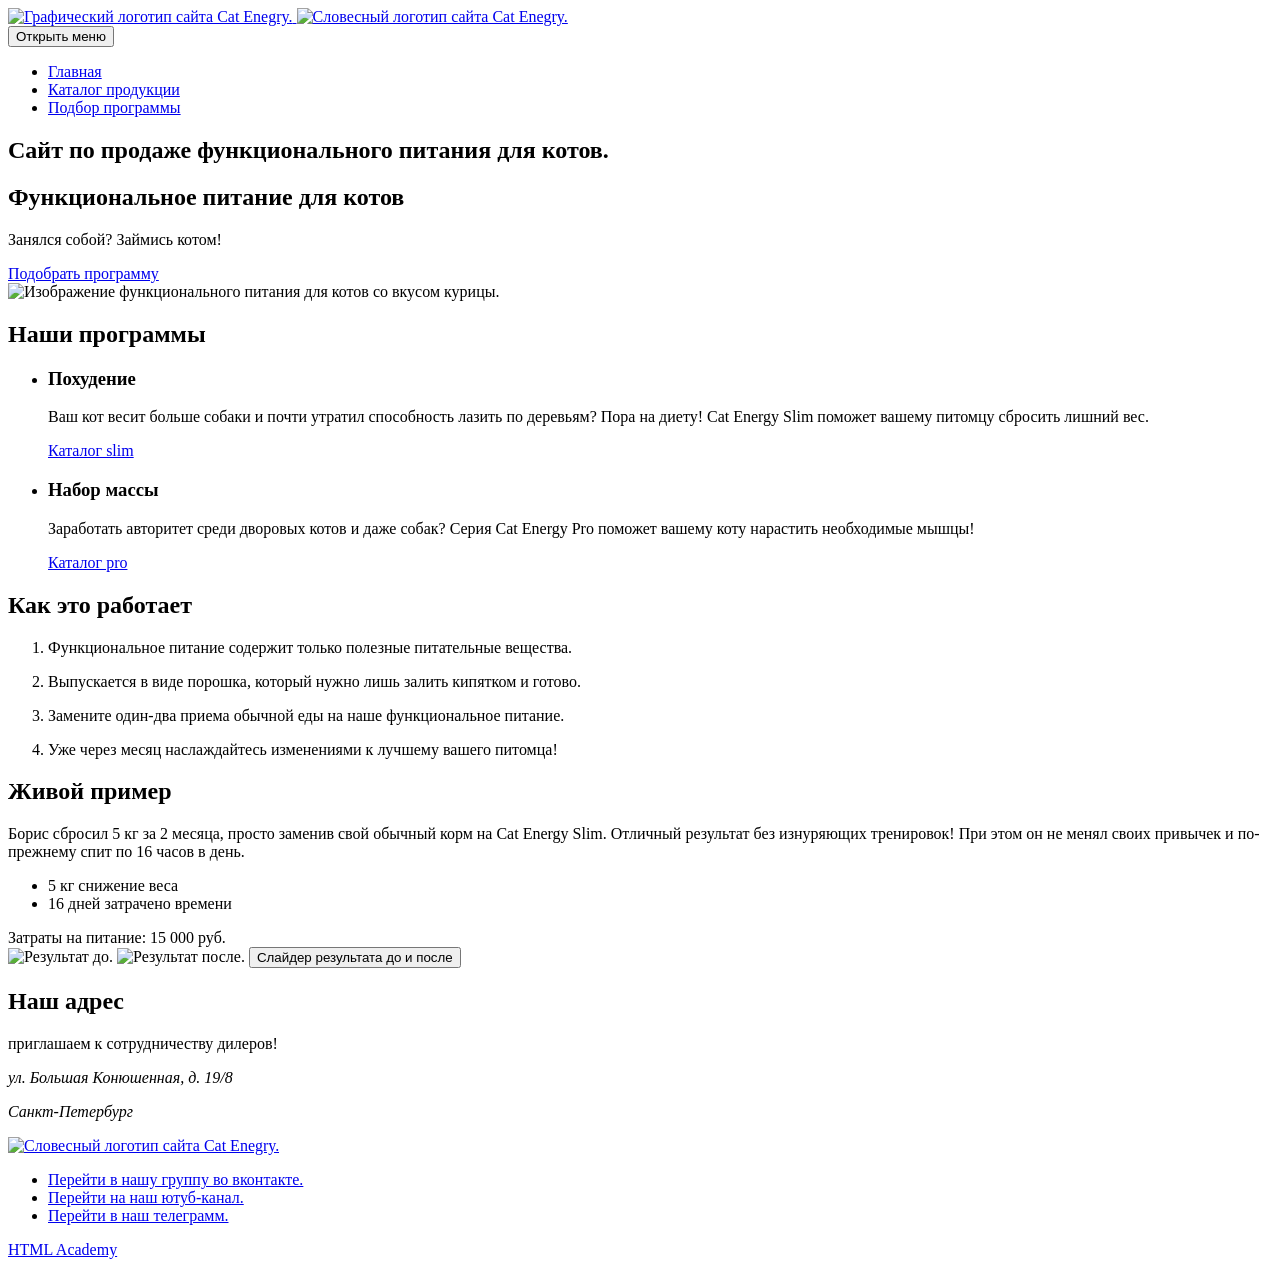
==== index.html @ 8af396d8 "Deploying to gh-pages from @ dzhemal-maraneli/2424041-cat-energy-31@98d7d9115334497315d11b95b1022a1a" ====
<!DOCTYPE html><html class="page" lang="ru"><head><meta charset="UTF-8"><title>Cat Enegry | Главная страница</title><meta name="viewport" content="width=device-width,initial-scale=1"><link rel="stylesheet" href="styles/styles.css"><script src="scripts/index.js" defer="defer"></script></head><body class="page__body"><header class="header"><div class="container"><a class="header__logo" href="#"><img class="logo-img" src="#" width="33" height="38" alt="Графический логотип сайта Cat Enegry."> <img class="logo-text" src="#" width="101" height="20" alt="Словесный логотип сайта Cat Enegry."></a><nav class="nav"><button class="nav__burger" type="button"><span class="visually-hidden">Открыть меню</span> <span class="nav__burger-line"></span></button><ul class="nav__list"><li class="nav__item"><a class="nav__link nav__link--curent" href="#">Главная</a></li><li class="nav__item"><a class="nav__link" href="catalog.html">Каталог продукции</a></li><li class="nav__item"><a class="nav__link" href="#">Подбор программы</a></li></ul></nav></div></header><main class="main-page"><section class="hero"><div class="container"><h1 class="visually-hidden">Сайт по продаже функционального питания для котов.</h1><div class="hero__content"><h2 class="hero__title main-title">Функциональное питание для котов</h2><p class="hero__text main-text">Занялся собой? Займись котом!</p><a class="hero__link button" href="#">Подобрать программу</a></div><img class="hero__img" src="#" width="522" height="499" alt="Изображение функционального питания для котов со вкусом курицы."></div></section><section class="programs"><div class="container"><h2 class="visually-hidden">Наши программы</h2><ul class="programs__list"><li class="programs__item programs__item--weight-loss"><h3 class="programs__title">Похудение</h3><p class="programs__text">Ваш кот весит больше собаки и почти утратил способность лазить по деревьям? Пора на диету! Cat Energy Slim поможет вашему питомцу сбросить лишний вес.</p><a class="programs__link main-text" href="#">Каталог slim</a></li><li class="programs__item programs__item--weight-gain"><h3 class="programs__title">Набор массы</h3><p class="programs__text">Заработать авторитет среди дворовых котов и даже собак? Серия Cat Energy Pro поможет вашему коту нарастить необходимые мышцы!</p><a class="programs__link main-text" href="#">Каталог pro</a></li></ul></div></section><section class="process"><div class="container"><h2 class="process__title main-title">Как это работает</h2><ol class="process__list"><li class="process__item process__item--compound"><p class="process__text">Функциональное питание содержит только полезные питательные вещества.</p></li><li class="process__item process__item--form"><p class="process__text">Выпускается в виде порошка, который нужно лишь залить кипятком и готово.</p></li><li class="process__item process__item--meal"><p class="process__text">Замените один-два приема обычной еды на наше функциональное питание.</p></li><li class="process__item process__item--time"><p class="process__text">Уже через месяц наслаждайтесь изменениями к лучшему вашего питомца!</p></li></ol></div></section><section class="example"><div class="example__container container"><div class="example__content"><h2 class="example__title main-title">Живой пример</h2><p class="example__text">Борис сбросил 5 кг за 2 месяца, просто заменив свой обычный корм на Cat Energy Slim. Отличный результат без изнуряющих тренировок! При этом он не менял своих привычек и по-прежнему спит по 16 часов в день.</p><ul class="example__stat-list"><li class="example__stat-item"><span class="example__stat-count">5 кг</span> <span class="example__stat-text">снижение веса</span></li><li class="example__stat-item"><span class="example__stat-count">16 дней</span> <span class="example__stat-text">затрачено времени</span></li></ul><div class="example__row"><span class="example__cost-text main-text">Затраты на питание:</span> <span class="example__cost-price main-text">15 000 руб.</span></div></div><div class="example__result"><img class="example__result-img" src="#" width="560" height="512" alt="Результат до."> <img class="example__result-img" src="#" width="560" height="512" alt="Результат после."> <button class="example__result-slider" type="button"><span class="visually-hidden">Слайдер результата до и после</span></button></div></div></section><section class="contact"><h2 class="visually-hidden">Наш адрес</h2><div class="contact__content"><span class="contact__text main-text">приглашаем к сотрудничеству дилеров!</span><address class="contact__address"><p class="contact__street">ул. Большая Конюшенная, д. 19/8</p><p class="contact__city">Санкт-Петербург</p></address></div><div class="contact__map-wrapper"></div></section></main><footer class="footer"><div class="container"><a class="footer__logo" href="#"><img class="logo-text" src="#" width="128" height="24" alt="Словесный логотип сайта Cat Enegry."></a><ul class="social"><li class="social__item"><a class="social__link" href="#"><span class="visually-hidden">Перейти в нашу группу во вконтакте.</span></a></li><li class="social__item"><a class="social__link" href="#"><span class="visually-hidden">Перейти на наш ютуб-канал.</span></a></li><li class="social__item"><a class="social__link" href="#"><span class="visually-hidden">Перейти в наш телеграмм.</span></a></li></ul><a class="footer__academy-logo" href="https://htmlacademy.ru/intensive/adaptive"><span class="footer__academy-logo-text">HTML Academy</span></a></div></footer></body></html>
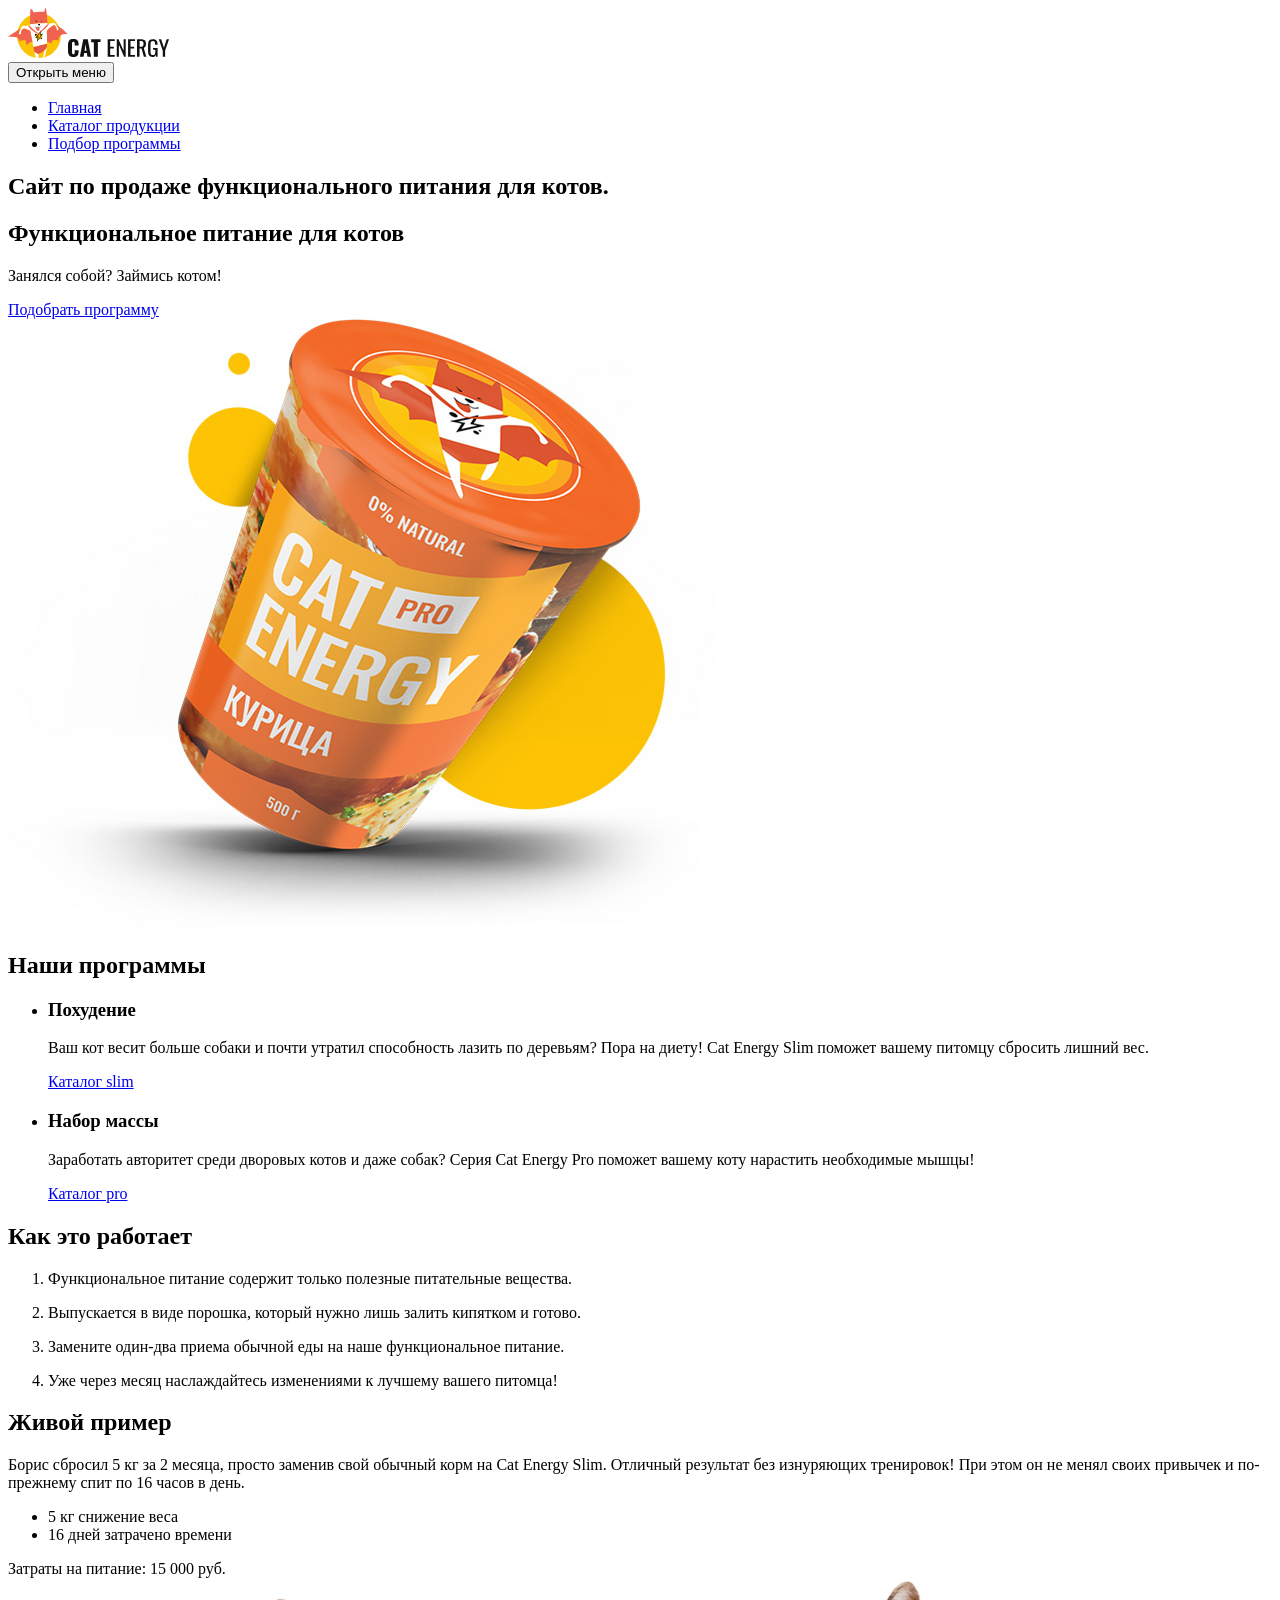
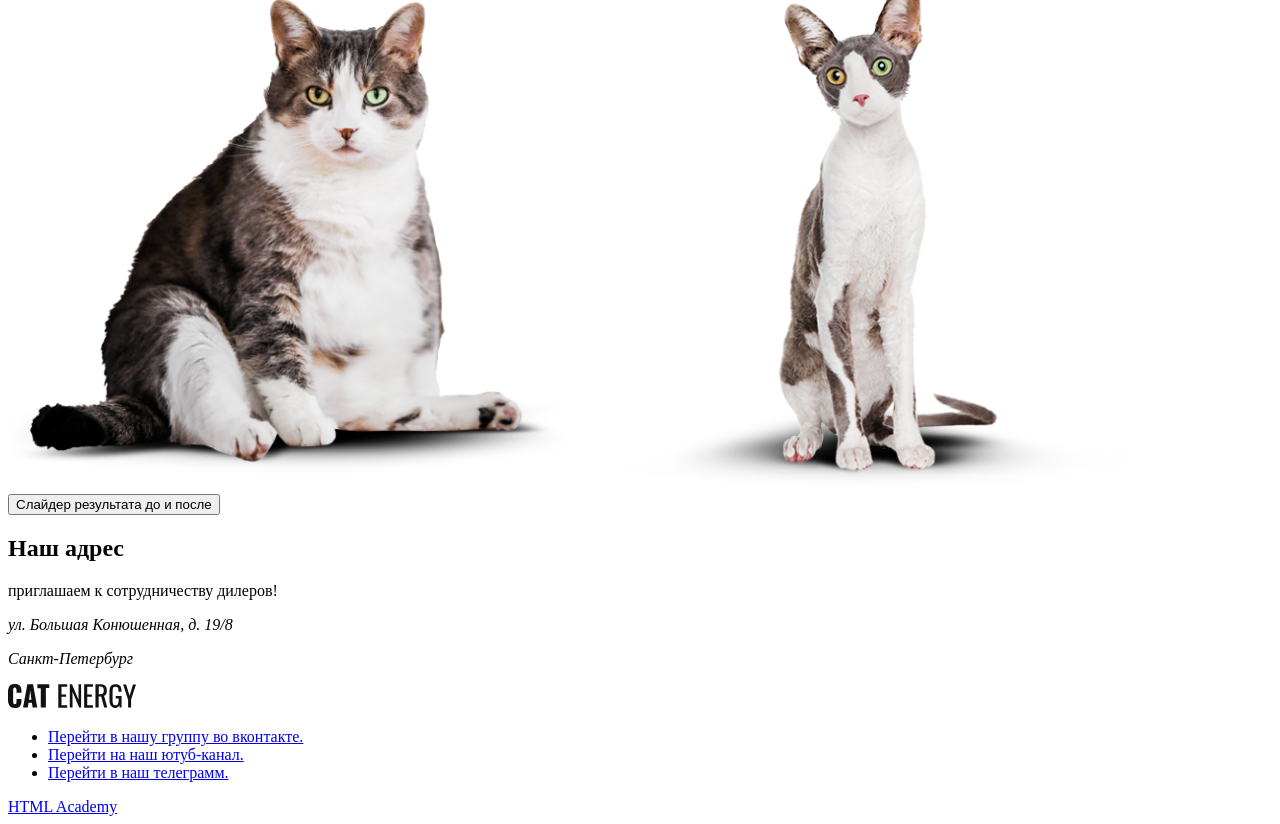
==== commit 73bc66c3: "Deploying to gh-pages from @ dzhemal-maraneli/2424041-cat-energy-31@f6133ee405e205887917477df32bc5c6" ====
--- a/index.html
+++ b/index.html
@@ -1 +1 @@
-<!DOCTYPE html><html class="page" lang="ru"><head><meta charset="UTF-8"><title>Cat Enegry | Главная страница</title><meta name="viewport" content="width=device-width,initial-scale=1"><link rel="stylesheet" href="styles/styles.css"><script src="scripts/index.js" defer="defer"></script></head><body class="page__body"><header class="header"><div class="container"><a class="header__logo" href="#"><img class="logo-img" src="#" width="33" height="38" alt="Графический логотип сайта Cat Enegry."> <img class="logo-text" src="#" width="101" height="20" alt="Словесный логотип сайта Cat Enegry."></a><nav class="nav"><button class="nav__burger" type="button"><span class="visually-hidden">Открыть меню</span> <span class="nav__burger-line"></span></button><ul class="nav__list"><li class="nav__item"><a class="nav__link nav__link--curent" href="#">Главная</a></li><li class="nav__item"><a class="nav__link" href="catalog.html">Каталог продукции</a></li><li class="nav__item"><a class="nav__link" href="#">Подбор программы</a></li></ul></nav></div></header><main class="main-page"><section class="hero"><div class="container"><h1 class="visually-hidden">Сайт по продаже функционального питания для котов.</h1><div class="hero__content"><h2 class="hero__title main-title">Функциональное питание для котов</h2><p class="hero__text main-text">Занялся собой? Займись котом!</p><a class="hero__link button" href="#">Подобрать программу</a></div><img class="hero__img" src="#" width="522" height="499" alt="Изображение функционального питания для котов со вкусом курицы."></div></section><section class="programs"><div class="container"><h2 class="visually-hidden">Наши программы</h2><ul class="programs__list"><li class="programs__item programs__item--weight-loss"><h3 class="programs__title">Похудение</h3><p class="programs__text">Ваш кот весит больше собаки и почти утратил способность лазить по деревьям? Пора на диету! Cat Energy Slim поможет вашему питомцу сбросить лишний вес.</p><a class="programs__link main-text" href="#">Каталог slim</a></li><li class="programs__item programs__item--weight-gain"><h3 class="programs__title">Набор массы</h3><p class="programs__text">Заработать авторитет среди дворовых котов и даже собак? Серия Cat Energy Pro поможет вашему коту нарастить необходимые мышцы!</p><a class="programs__link main-text" href="#">Каталог pro</a></li></ul></div></section><section class="process"><div class="container"><h2 class="process__title main-title">Как это работает</h2><ol class="process__list"><li class="process__item process__item--compound"><p class="process__text">Функциональное питание содержит только полезные питательные вещества.</p></li><li class="process__item process__item--form"><p class="process__text">Выпускается в виде порошка, который нужно лишь залить кипятком и готово.</p></li><li class="process__item process__item--meal"><p class="process__text">Замените один-два приема обычной еды на наше функциональное питание.</p></li><li class="process__item process__item--time"><p class="process__text">Уже через месяц наслаждайтесь изменениями к лучшему вашего питомца!</p></li></ol></div></section><section class="example"><div class="example__container container"><div class="example__content"><h2 class="example__title main-title">Живой пример</h2><p class="example__text">Борис сбросил 5 кг за 2 месяца, просто заменив свой обычный корм на Cat Energy Slim. Отличный результат без изнуряющих тренировок! При этом он не менял своих привычек и по-прежнему спит по 16 часов в день.</p><ul class="example__stat-list"><li class="example__stat-item"><span class="example__stat-count">5 кг</span> <span class="example__stat-text">снижение веса</span></li><li class="example__stat-item"><span class="example__stat-count">16 дней</span> <span class="example__stat-text">затрачено времени</span></li></ul><div class="example__row"><span class="example__cost-text main-text">Затраты на питание:</span> <span class="example__cost-price main-text">15 000 руб.</span></div></div><div class="example__result"><img class="example__result-img" src="#" width="560" height="512" alt="Результат до."> <img class="example__result-img" src="#" width="560" height="512" alt="Результат после."> <button class="example__result-slider" type="button"><span class="visually-hidden">Слайдер результата до и после</span></button></div></div></section><section class="contact"><h2 class="visually-hidden">Наш адрес</h2><div class="contact__content"><span class="contact__text main-text">приглашаем к сотрудничеству дилеров!</span><address class="contact__address"><p class="contact__street">ул. Большая Конюшенная, д. 19/8</p><p class="contact__city">Санкт-Петербург</p></address></div><div class="contact__map-wrapper"></div></section></main><footer class="footer"><div class="container"><a class="footer__logo" href="#"><img class="logo-text" src="#" width="128" height="24" alt="Словесный логотип сайта Cat Enegry."></a><ul class="social"><li class="social__item"><a class="social__link" href="#"><span class="visually-hidden">Перейти в нашу группу во вконтакте.</span></a></li><li class="social__item"><a class="social__link" href="#"><span class="visually-hidden">Перейти на наш ютуб-канал.</span></a></li><li class="social__item"><a class="social__link" href="#"><span class="visually-hidden">Перейти в наш телеграмм.</span></a></li></ul><a class="footer__academy-logo" href="https://htmlacademy.ru/intensive/adaptive"><span class="footer__academy-logo-text">HTML Academy</span></a></div></footer></body></html>+<!DOCTYPE html><html class="page" lang="ru"><head><meta charset="UTF-8"><title>Cat Enegry | Главная страница</title><meta name="viewport" content="width=device-width,initial-scale=1"><link rel="icon" href="favicon.ico"><link rel="icon" type="image/svg+xml" href="favicons/favicon.svg"><link rel="icon" type="image/png" sizes="16x16" href="favicons/favicon-16x16.png"><link rel="icon" type="image/png" sizes="32x32" href="favicons/favicon-32x32.png"><link rel="apple-touch-icon" sizes="180x180" href="favicons/apple-touch-icon.png"><link rel="mask-icon" href="favicons/safari-pinned-tab.svg" color="#5bbad5"><link rel="manifest" href="site.webmanifest"><link rel="stylesheet" href="styles/styles.css"><script src="scripts/index.js" defer="defer"></script></head><body class="page__body"><header class="header"><div class="container"><a class="header__logo" href="#"><picture><source media="(min-width: 1440px)" width="70" height="59" type="image/svg+xml" srcset="images/logo/logo-desktop.svg"><source media="(min-width: 768px)" width="60" height="50" type="image/svg+xml" srcset="images/logo/logo-tablet.svg"><img class="header__logo-img" src="images/logo/logo-mobile.svg" width="33" height="38" alt="Графический логотип сайта Cat Enegry."></picture><img class="header__logo-text" src="images/logo/logo-text.svg" width="101" height="20" alt="Словесный логотип сайта Cat Enegry."></a><nav class="nav"><button class="nav__burger" type="button"><span class="visually-hidden">Открыть меню</span> <span class="nav__burger-line"></span></button><ul class="nav__list"><li class="nav__item"><a class="nav__link nav__link--curent" href="#">Главная</a></li><li class="nav__item"><a class="nav__link" href="catalog.html">Каталог продукции</a></li><li class="nav__item"><a class="nav__link" href="#">Подбор программы</a></li></ul></nav></div></header><main class="main-page"><section class="hero"><div class="container"><h1 class="visually-hidden">Сайт по продаже функционального питания для котов.</h1><div class="hero__content"><h2 class="hero__title main-title">Функциональное питание для котов</h2><p class="hero__text main-text">Занялся собой? Займись котом!</p><a class="hero__link button" href="#">Подобрать программу</a></div><picture><source media="(min-width: 1440px)" width="522" height="499" type="image/png" srcset="images/hero/hero-product-desktop@1x.png, images/hero/hero-product-desktop@2x.png 2x"><source media="(min-width: 768px)" width="709" height="609" type="image/png" srcset="images/hero/hero-product-tablet@1x.png, images/hero/hero-product-tablet@2x.png 2x"><img class="hero__img" src="images/hero/hero-product-mobile@1x.png" srcset="images/hero/hero-product-mobile@2x.png 2x" width="280" height="270" alt="Изображение функционального питания для котов со вкусом курицы."></picture></div></section><section class="programs"><div class="container"><h2 class="visually-hidden">Наши программы</h2><ul class="programs__list"><li class="programs__item programs__item--weight-loss"><h3 class="programs__title">Похудение</h3><p class="programs__text">Ваш кот весит больше собаки и почти утратил способность лазить по деревьям? Пора на диету! Cat Energy Slim поможет вашему питомцу сбросить лишний вес.</p><a class="programs__link main-text" href="#">Каталог slim</a></li><li class="programs__item programs__item--weight-gain"><h3 class="programs__title">Набор массы</h3><p class="programs__text">Заработать авторитет среди дворовых котов и даже собак? Серия Cat Energy Pro поможет вашему коту нарастить необходимые мышцы!</p><a class="programs__link main-text" href="#">Каталог pro</a></li></ul></div></section><section class="process"><div class="container"><h2 class="process__title main-title">Как это работает</h2><ol class="process__list"><li class="process__item process__item--compound"><p class="process__text">Функциональное питание содержит только полезные питательные вещества.</p></li><li class="process__item process__item--form"><p class="process__text">Выпускается в виде порошка, который нужно лишь залить кипятком и готово.</p></li><li class="process__item process__item--meal"><p class="process__text">Замените один-два приема обычной еды на наше функциональное питание.</p></li><li class="process__item process__item--time"><p class="process__text">Уже через месяц наслаждайтесь изменениями к лучшему вашего питомца!</p></li></ol></div></section><section class="example"><div class="example__container container"><div class="example__content"><h2 class="example__title main-title">Живой пример</h2><p class="example__text">Борис сбросил 5 кг за 2 месяца, просто заменив свой обычный корм на Cat Energy Slim. Отличный результат без изнуряющих тренировок! При этом он не менял своих привычек и по-прежнему спит по 16 часов в день.</p><ul class="example__stat-list"><li class="example__stat-item"><span class="example__stat-count">5 кг</span> <span class="example__stat-text">снижение веса</span></li><li class="example__stat-item"><span class="example__stat-count">16 дней</span> <span class="example__stat-text">затрачено времени</span></li></ul><div class="example__row"><span class="example__cost-text main-text">Затраты на питание:</span> <span class="example__cost-price main-text">15 000 руб.</span></div></div><div class="example__result"><picture><source media="(min-width: 768px)" width="560" height="512" type="image/png" srcset="images/slider/result-before-tablet-desktop@1x.png, images/slider/result-before-tablet-desktop@2x.png 2x"><img class="example__result-img" src="images/slider/result-before-mobile@1x.png" srcset="images/slider/result-before-mobile@2x.png 2x" width="280" height="256" alt="Результат до."></picture><picture><source media="(min-width: 768px)" width="560" height="512" type="image/png" srcset="images/slider/result-after-tablet-desktop@1x.png, images/slider/result-after-tablet-desktop@2x.png 2x"><img class="example__result-img" src="images/slider/result-after-mobile@1x.png" srcset="images/slider/result-after-mobile@2x.png 2x" width="280" height="256" alt="Результат после."></picture><button class="example__result-slider" type="button"><span class="visually-hidden">Слайдер результата до и после</span></button></div></div></section><section class="contact"><h2 class="visually-hidden">Наш адрес</h2><div class="contact__content"><span class="contact__text main-text">приглашаем к сотрудничеству дилеров!</span><address class="contact__address"><p class="contact__street">ул. Большая Конюшенная, д. 19/8</p><p class="contact__city">Санкт-Петербург</p></address></div><div class="contact__map-wrapper"></div></section></main><footer class="footer"><div class="container"><a class="footer__logo" href="index.html"><img class="logo-text" src="images/logo/logo-footer.svg" width="128" height="24" alt="Словесный логотип сайта Cat Enegry."></a><ul class="social"><li class="social__item"><a class="social__link" href="https://vk.com/htmlacademy" target="_blank" rel="noreferrer noopener"><span class="visually-hidden">Перейти в нашу группу во вконтакте.</span></a></li><li class="social__item"><a class="social__link" href="https://www.youtube.com/user/htmlacademyru" target="_blank" rel="noreferrer noopener"><span class="visually-hidden">Перейти на наш ютуб-канал.</span></a></li><li class="social__item"><a class="social__link" href="https://t.me/htmlacademy" target="_blank" rel="noreferrer noopener"><span class="visually-hidden">Перейти в наш телеграмм.</span></a></li></ul><a class="footer__academy-logo" href="https://htmlacademy.ru/intensive/adaptive" target="_blank" rel="noreferrer noopener"><span class="footer__academy-logo-text">HTML Academy</span></a></div></footer></body></html>
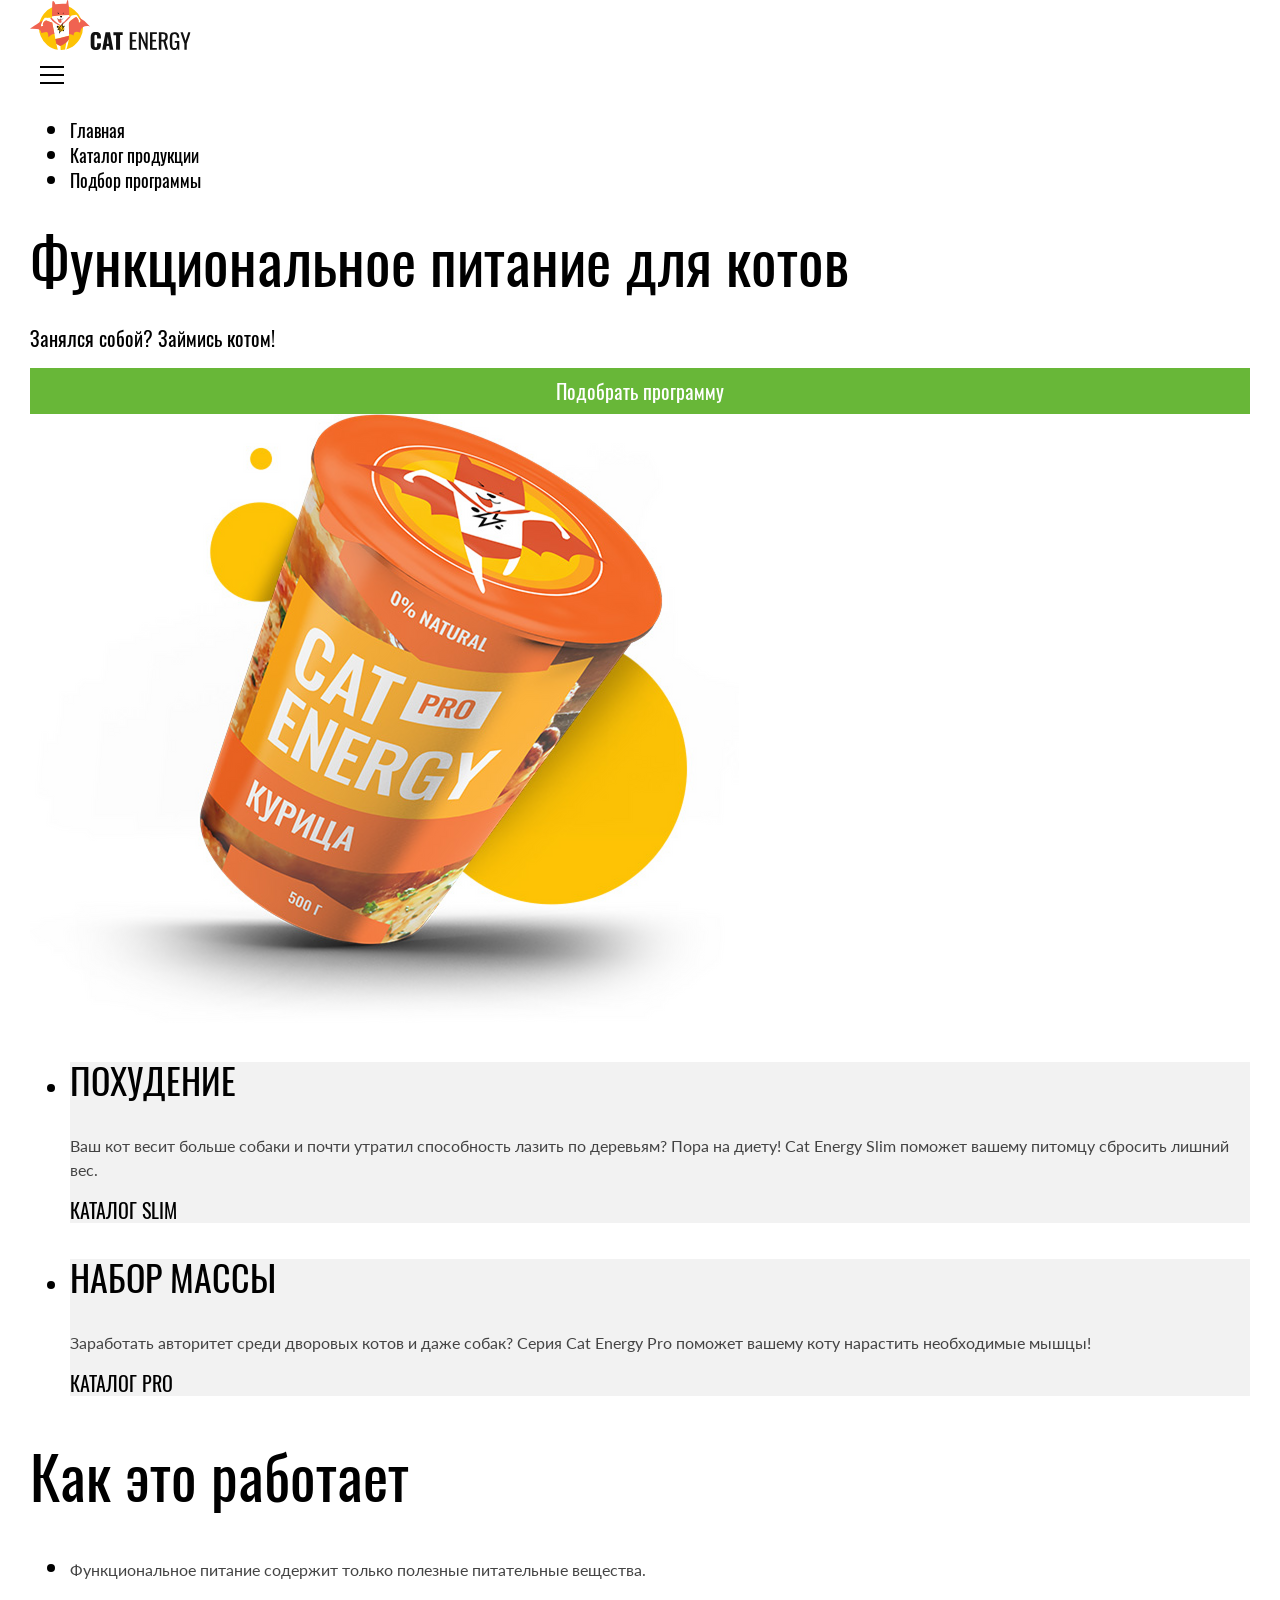
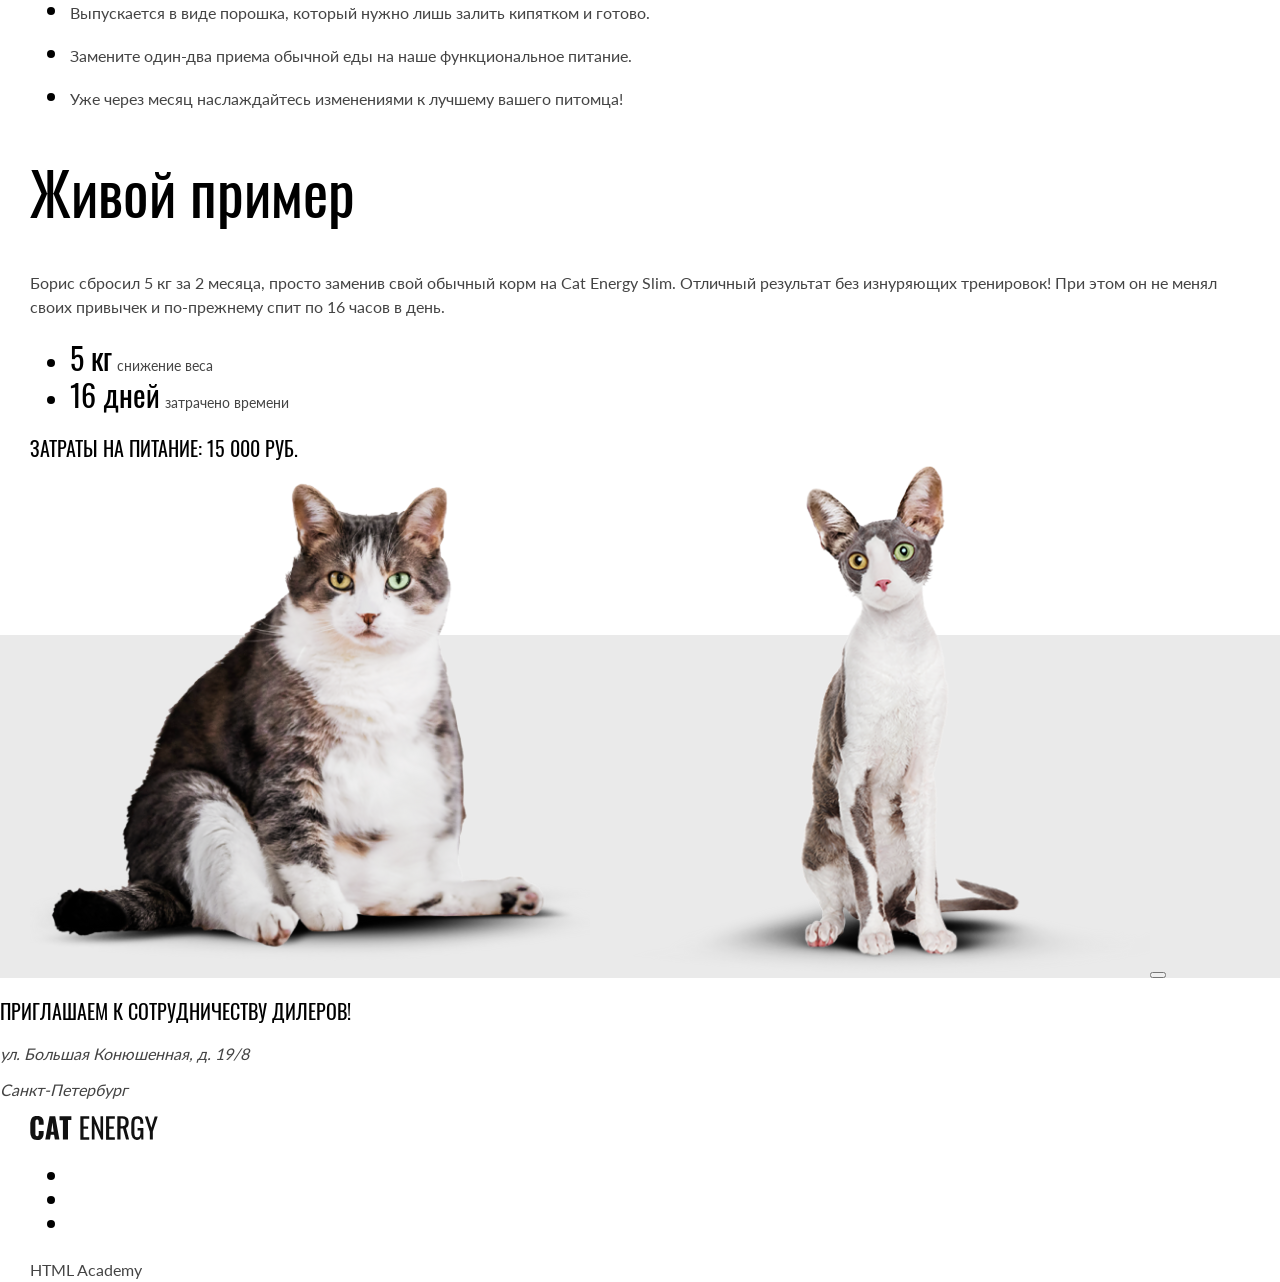
==== commit 8a65c4e8: "Deploying to gh-pages from @ dzhemal-maraneli/2424041-cat-energy-31@f044a3c2727d565f633d7d0bc53d04fa" ====
--- a/index.html
+++ b/index.html
@@ -1 +1 @@
-<!DOCTYPE html><html class="page" lang="ru"><head><meta charset="UTF-8"><title>Cat Enegry | Главная страница</title><meta name="viewport" content="width=device-width,initial-scale=1"><link rel="icon" href="favicon.ico"><link rel="icon" type="image/svg+xml" href="favicons/favicon.svg"><link rel="icon" type="image/png" sizes="16x16" href="favicons/favicon-16x16.png"><link rel="icon" type="image/png" sizes="32x32" href="favicons/favicon-32x32.png"><link rel="apple-touch-icon" sizes="180x180" href="favicons/apple-touch-icon.png"><link rel="mask-icon" href="favicons/safari-pinned-tab.svg" color="#5bbad5"><link rel="manifest" href="site.webmanifest"><link rel="stylesheet" href="styles/styles.css"><script src="scripts/index.js" defer="defer"></script></head><body class="page__body"><header class="header"><div class="container"><a class="header__logo" href="#"><picture><source media="(min-width: 1440px)" width="70" height="59" type="image/svg+xml" srcset="images/logo/logo-desktop.svg"><source media="(min-width: 768px)" width="60" height="50" type="image/svg+xml" srcset="images/logo/logo-tablet.svg"><img class="header__logo-img" src="images/logo/logo-mobile.svg" width="33" height="38" alt="Графический логотип сайта Cat Enegry."></picture><img class="header__logo-text" src="images/logo/logo-text.svg" width="101" height="20" alt="Словесный логотип сайта Cat Enegry."></a><nav class="nav"><button class="nav__burger" type="button"><span class="visually-hidden">Открыть меню</span> <span class="nav__burger-line"></span></button><ul class="nav__list"><li class="nav__item"><a class="nav__link nav__link--curent" href="#">Главная</a></li><li class="nav__item"><a class="nav__link" href="catalog.html">Каталог продукции</a></li><li class="nav__item"><a class="nav__link" href="#">Подбор программы</a></li></ul></nav></div></header><main class="main-page"><section class="hero"><div class="container"><h1 class="visually-hidden">Сайт по продаже функционального питания для котов.</h1><div class="hero__content"><h2 class="hero__title main-title">Функциональное питание для котов</h2><p class="hero__text main-text">Занялся собой? Займись котом!</p><a class="hero__link button" href="#">Подобрать программу</a></div><picture><source media="(min-width: 1440px)" width="522" height="499" type="image/png" srcset="images/hero/hero-product-desktop@1x.png, images/hero/hero-product-desktop@2x.png 2x"><source media="(min-width: 768px)" width="709" height="609" type="image/png" srcset="images/hero/hero-product-tablet@1x.png, images/hero/hero-product-tablet@2x.png 2x"><img class="hero__img" src="images/hero/hero-product-mobile@1x.png" srcset="images/hero/hero-product-mobile@2x.png 2x" width="280" height="270" alt="Изображение функционального питания для котов со вкусом курицы."></picture></div></section><section class="programs"><div class="container"><h2 class="visually-hidden">Наши программы</h2><ul class="programs__list"><li class="programs__item programs__item--weight-loss"><h3 class="programs__title">Похудение</h3><p class="programs__text">Ваш кот весит больше собаки и почти утратил способность лазить по деревьям? Пора на диету! Cat Energy Slim поможет вашему питомцу сбросить лишний вес.</p><a class="programs__link main-text" href="#">Каталог slim</a></li><li class="programs__item programs__item--weight-gain"><h3 class="programs__title">Набор массы</h3><p class="programs__text">Заработать авторитет среди дворовых котов и даже собак? Серия Cat Energy Pro поможет вашему коту нарастить необходимые мышцы!</p><a class="programs__link main-text" href="#">Каталог pro</a></li></ul></div></section><section class="process"><div class="container"><h2 class="process__title main-title">Как это работает</h2><ol class="process__list"><li class="process__item process__item--compound"><p class="process__text">Функциональное питание содержит только полезные питательные вещества.</p></li><li class="process__item process__item--form"><p class="process__text">Выпускается в виде порошка, который нужно лишь залить кипятком и готово.</p></li><li class="process__item process__item--meal"><p class="process__text">Замените один-два приема обычной еды на наше функциональное питание.</p></li><li class="process__item process__item--time"><p class="process__text">Уже через месяц наслаждайтесь изменениями к лучшему вашего питомца!</p></li></ol></div></section><section class="example"><div class="example__container container"><div class="example__content"><h2 class="example__title main-title">Живой пример</h2><p class="example__text">Борис сбросил 5 кг за 2 месяца, просто заменив свой обычный корм на Cat Energy Slim. Отличный результат без изнуряющих тренировок! При этом он не менял своих привычек и по-прежнему спит по 16 часов в день.</p><ul class="example__stat-list"><li class="example__stat-item"><span class="example__stat-count">5 кг</span> <span class="example__stat-text">снижение веса</span></li><li class="example__stat-item"><span class="example__stat-count">16 дней</span> <span class="example__stat-text">затрачено времени</span></li></ul><div class="example__row"><span class="example__cost-text main-text">Затраты на питание:</span> <span class="example__cost-price main-text">15 000 руб.</span></div></div><div class="example__result"><picture><source media="(min-width: 768px)" width="560" height="512" type="image/png" srcset="images/slider/result-before-tablet-desktop@1x.png, images/slider/result-before-tablet-desktop@2x.png 2x"><img class="example__result-img" src="images/slider/result-before-mobile@1x.png" srcset="images/slider/result-before-mobile@2x.png 2x" width="280" height="256" alt="Результат до."></picture><picture><source media="(min-width: 768px)" width="560" height="512" type="image/png" srcset="images/slider/result-after-tablet-desktop@1x.png, images/slider/result-after-tablet-desktop@2x.png 2x"><img class="example__result-img" src="images/slider/result-after-mobile@1x.png" srcset="images/slider/result-after-mobile@2x.png 2x" width="280" height="256" alt="Результат после."></picture><button class="example__result-slider" type="button"><span class="visually-hidden">Слайдер результата до и после</span></button></div></div></section><section class="contact"><h2 class="visually-hidden">Наш адрес</h2><div class="contact__content"><span class="contact__text main-text">приглашаем к сотрудничеству дилеров!</span><address class="contact__address"><p class="contact__street">ул. Большая Конюшенная, д. 19/8</p><p class="contact__city">Санкт-Петербург</p></address></div><div class="contact__map-wrapper"></div></section></main><footer class="footer"><div class="container"><a class="footer__logo" href="index.html"><img class="logo-text" src="images/logo/logo-footer.svg" width="128" height="24" alt="Словесный логотип сайта Cat Enegry."></a><ul class="social"><li class="social__item"><a class="social__link" href="https://vk.com/htmlacademy" target="_blank" rel="noreferrer noopener"><span class="visually-hidden">Перейти в нашу группу во вконтакте.</span></a></li><li class="social__item"><a class="social__link" href="https://www.youtube.com/user/htmlacademyru" target="_blank" rel="noreferrer noopener"><span class="visually-hidden">Перейти на наш ютуб-канал.</span></a></li><li class="social__item"><a class="social__link" href="https://t.me/htmlacademy" target="_blank" rel="noreferrer noopener"><span class="visually-hidden">Перейти в наш телеграмм.</span></a></li></ul><a class="footer__academy-logo" href="https://htmlacademy.ru/intensive/adaptive" target="_blank" rel="noreferrer noopener"><span class="footer__academy-logo-text">HTML Academy</span></a></div></footer></body></html>+<!DOCTYPE html><html class="page" lang="ru"><head><meta charset="UTF-8"><title>Cat Enegry | Главная страница</title><meta name="viewport" content="width=device-width,initial-scale=1"><link rel="icon" href="favicon.ico"><link rel="icon" type="image/svg+xml" href="favicons/favicon.svg"><link rel="icon" type="image/png" sizes="16x16" href="favicons/favicon-16x16.png"><link rel="icon" type="image/png" sizes="32x32" href="favicons/favicon-32x32.png"><link rel="apple-touch-icon" sizes="180x180" href="favicons/apple-touch-icon.png"><link rel="mask-icon" href="favicons/safari-pinned-tab.svg" color="#5bbad5"><link rel="manifest" href="site.webmanifest"><link rel="stylesheet" href="styles/styles.css"><script src="scripts/index.js" defer="defer"></script></head><body class="page__body"><header class="header"><div class="container"><a class="header__logo" href="#"><picture><source media="(min-width: 1440px)" width="70" height="59" type="image/svg+xml" srcset="images/logo/logo-desktop.svg"><source media="(min-width: 768px)" width="60" height="50" type="image/svg+xml" srcset="images/logo/logo-tablet.svg"><img class="header__logo-img" src="images/logo/logo-mobile.svg" width="33" height="38" alt="Графический логотип сайта Cat Enegry."></picture><img class="header__logo-text" src="images/logo/logo-text.svg" width="101" height="20" alt="Словесный логотип сайта Cat Enegry."></a><nav class="nav"><button class="nav__burger" type="button"><span class="visually-hidden">Открыть меню</span> <span class="nav__burger-line"></span></button><ul class="nav__list"><li class="nav__item"><a class="nav__link nav__link--curent" href="#">Главная</a></li><li class="nav__item"><a class="nav__link" href="catalog.html">Каталог продукции</a></li><li class="nav__item"><a class="nav__link" href="#">Подбор программы</a></li></ul></nav></div></header><main class="main-page"><section class="hero"><div class="container"><h1 class="visually-hidden">Сайт по продаже функционального питания для котов.</h1><div class="hero__content"><h2 class="hero__title main-title">Функциональное питание для котов</h2><p class="hero__text">Занялся собой? Займись котом!</p><a class="hero__link button" href="#">Подобрать программу</a></div><picture><source media="(min-width: 1440px)" width="522" height="499" type="image/png" srcset="images/hero/hero-product-desktop@1x.png, images/hero/hero-product-desktop@2x.png 2x"><source media="(min-width: 768px)" width="709" height="609" type="image/png" srcset="images/hero/hero-product-tablet@1x.png, images/hero/hero-product-tablet@2x.png 2x"><img class="hero__img" src="images/hero/hero-product-mobile@1x.png" srcset="images/hero/hero-product-mobile@2x.png 2x" width="280" height="270" alt="Изображение функционального питания для котов со вкусом курицы."></picture></div></section><section class="programs"><div class="container"><h2 class="visually-hidden">Наши программы</h2><ul class="programs__list"><li class="programs__item programs__item--weight-loss"><h3 class="programs__title">Похудение</h3><p class="programs__text main-text">Ваш кот весит больше собаки и почти утратил способность лазить по деревьям? Пора на диету! Cat Energy Slim поможет вашему питомцу сбросить лишний вес.</p><a class="programs__link" href="#">Каталог slim</a></li><li class="programs__item programs__item--weight-gain"><h3 class="programs__title">Набор массы</h3><p class="programs__text main-text">Заработать авторитет среди дворовых котов и даже собак? Серия Cat Energy Pro поможет вашему коту нарастить необходимые мышцы!</p><a class="programs__link" href="#">Каталог pro</a></li></ul></div></section><section class="process"><div class="container"><h2 class="process__title main-title">Как это работает</h2><ul class="process__list"><li class="process__item process__item--compound"><p class="process__text main-text">Функциональное питание содержит только полезные питательные вещества.</p></li><li class="process__item process__item--form"><p class="process__text main-text">Выпускается в виде порошка, который нужно лишь залить кипятком и готово.</p></li><li class="process__item process__item--meal"><p class="process__text main-text">Замените один-два приема обычной еды на наше функциональное питание.</p></li><li class="process__item process__item--time"><p class="process__text main-text">Уже через месяц наслаждайтесь изменениями к лучшему вашего питомца!</p></li></ul></div></section><section class="example"><div class="example__container container"><div class="example__content"><h2 class="example__title main-title">Живой пример</h2><p class="example__text main-text">Борис сбросил 5 кг за 2 месяца, просто заменив свой обычный корм на Cat Energy Slim. Отличный результат без изнуряющих тренировок! При этом он не менял своих привычек и по-прежнему спит по 16 часов в день.</p><ul class="example__stat-list"><li class="example__stat-item"><span class="example__stat-count">5 кг</span> <span class="example__stat-text main-text">снижение веса</span></li><li class="example__stat-item"><span class="example__stat-count">16 дней</span> <span class="example__stat-text main-text">затрачено времени</span></li></ul><div class="example__row"><span class="example__cost-text">Затраты на питание:</span> <span class="example__cost-price">15 000 руб.</span></div></div><div class="example__result"><picture><source media="(min-width: 768px)" width="560" height="512" type="image/png" srcset="images/slider/result-before-tablet-desktop@1x.png, images/slider/result-before-tablet-desktop@2x.png 2x"><img class="example__result-img" src="images/slider/result-before-mobile@1x.png" srcset="images/slider/result-before-mobile@2x.png 2x" width="280" height="256" alt="Результат до."></picture><picture><source media="(min-width: 768px)" width="560" height="512" type="image/png" srcset="images/slider/result-after-tablet-desktop@1x.png, images/slider/result-after-tablet-desktop@2x.png 2x"><img class="example__result-img" src="images/slider/result-after-mobile@1x.png" srcset="images/slider/result-after-mobile@2x.png 2x" width="280" height="256" alt="Результат после."></picture><button class="example__result-slider" type="button"><span class="visually-hidden">Слайдер результата до и после</span></button></div></div></section><section class="contact"><h2 class="visually-hidden">Наш адрес</h2><div class="contact__content"><h3 class="contact__title">Приглашаем к сотрудничеству дилеров!</h3><address class="contact__address"><p class="contact__street main-text">ул. Большая Конюшенная, д. 19/8</p><p class="contact__city main-text">Санкт-Петербург</p></address></div><div class="contact__map-wrapper"></div></section></main><footer class="footer"><div class="container"><a class="footer__logo" href="index.html"><img class="logo-text" src="images/logo/logo-footer.svg" width="128" height="24" alt="Словесный логотип сайта Cat Enegry."></a><ul class="social"><li class="social__item"><a class="social__link" href="https://vk.com/htmlacademy" target="_blank" rel="noreferrer noopener"><span class="visually-hidden">Перейти в нашу группу во вконтакте.</span></a></li><li class="social__item"><a class="social__link" href="https://www.youtube.com/user/htmlacademyru" target="_blank" rel="noreferrer noopener"><span class="visually-hidden">Перейти на наш ютуб-канал.</span></a></li><li class="social__item"><a class="social__link" href="https://t.me/htmlacademy" target="_blank" rel="noreferrer noopener"><span class="visually-hidden">Перейти в наш телеграмм.</span></a></li></ul><a class="footer__academy-logo" href="https://htmlacademy.ru/intensive/adaptive" target="_blank" rel="noreferrer noopener"><span class="footer__academy-logo-text">HTML Academy</span></a></div></footer></body></html>
--- a/styles/styles.css
+++ b/styles/styles.css
@@ -0,0 +1 @@
+@font-face{font-family:Lato;font-weight:400;font-style:normal;font-display:swap;src:url(../fonts/lato/Lato-Regular.woff2)format("woff2")}@font-face{font-family:Oswald;font-weight:400;font-style:normal;font-display:swap;src:url(../fonts/oswald/oswaldregular.woff2)format("woff2")}*,:before,:after{box-sizing:border-box}.visually-hidden{white-space:nowrap;-webkit-clip-path:inset(100%);clip-path:inset(100%);clip:rect(0 0 0 0);border:0;width:1px;height:1px;margin:-1px;padding:0;position:absolute;overflow:hidden}body{color:#000;min-width:320px;min-height:100%;margin:0;font-family:Oswald,sans-serif;font-size:20px;font-weight:400;line-height:24px}img{object-fit:cover;max-width:100%;height:auto}.container{min-width:280px;margin:0 auto;padding:0 20px}@media (width>=768px){.container{padding:0 30px}}@media (width>=1440px){.container{padding:0 110px}}.button{cursor:pointer;color:#fff;text-align:center;background-color:#68b738;border:none;padding:10px;font-size:16px;line-height:20px}.main-title{color:#000;font-size:36px;font-weight:400;line-height:40px;position:relative}@media (width>=768px){.main-title{font-size:60px;line-height:60px}}.second-title{font-size:24px;font-weight:400;line-height:24px}@media (width>=768px){.second-title{font-size:32px;line-height:32px}}@media (width>=1440px){.second-title{font-size:40px;line-height:40px}}.main-text{color:#444;font-family:Lato,sans-serif;font-size:14px;line-height:18px}@media (width>=768px){.main-text{font-size:16px;line-height:24px}}.header__logo{text-decoration:none}.nav__burger{background-color:#0000;border:none;border-radius:10px;justify-content:center;align-items:center;width:44px;height:44px;display:flex}.nav__burger-line{background-color:#000;width:24px;height:2px;position:relative}.nav__burger-line:before{content:"";background-color:#000;width:24px;height:2px;position:absolute;top:-8px;left:50%;transform:translate(-50%)}.nav__burger-line:after{content:"";background-color:#000;width:24px;height:2px;position:absolute;top:8px;left:50%;transform:translate(-50%)}.nav__link{color:#000;font-size:20px;line-height:20px;text-decoration:none}@media (width>=768px){.nav__link{font-size:18px;line-height:24px}}@media (width>=1440px){.nav__link{color:#fff;font-size:20px;line-height:20px}}.hero{background-color:#68b738d9}@media (width>=768px){.hero{background-color:#fff}}@media (width>=1440px){.hero{background-color:#68b738d9}}.hero__title{color:#fff;line-height:36px}@media (width>=768px){.hero__title{color:#000}}.hero__text{color:#fff;font-size:14px;line-height:14px}@media (width>=768px){.hero__text{color:#000;font-size:20px;line-height:20px}}.hero__link{color:#fff;text-decoration:none;display:block}@media (width>=768px){.hero__link{font-size:20px;line-height:26px}}.programs__item{background-color:#f2f2f2}.programs__title{text-transform:uppercase;font-size:24px;font-weight:400;line-height:37px}@media (width>=768px){.programs__title{font-size:36px;line-height:36px}}.programs__link{color:#000;text-transform:uppercase;font-size:16px;line-height:16px;text-decoration:none}@media (width>=768px){.programs__link{font-size:20px;line-height:25px}}.example{background:linear-gradient(#fff 100%,#eaeaea 0%)}@media (width>=768px){.example{background:linear-gradient(#fff 58%,#eaeaea 58%)}}@media (width>=1440px){.example{background:linear-gradient(#fff 23%,#eaeaea 23%)}}.example__stat-count{font-size:24px;line-height:24px}@media (width>=768px){.example__stat-count{font-size:30px;line-height:37px}}.example__stat-text{font-size:12px;line-height:12px}@media (width>=768px){.example__stat-text{font-size:14px;line-height:14px}}.example__cost-text,.example__cost-price{text-transform:uppercase;font-size:14px;line-height:20px}@media (width>=768px){.example__cost-text,.example__cost-price{font-size:20px;line-height:30px}}.contact__content{background-color:#fff}.contact__title{text-transform:uppercase;font-size:16px;font-weight:400;line-height:20px}@media (width>=768px){.contact__title{font-size:20px;line-height:26px}}.contact__street,.contact__city{line-height:20px}.catalog__title{line-height:36px}.product-card__link{text-decoration:none}.product-card__title{color:#222;text-transform:uppercase;font-size:16px;font-weight:400;line-height:20px}@media (width>=768px){.product-card__title{text-align:center;font-size:20px;line-height:24px}}.product-card__properties-name,.product-card__properties-value{color:#444;font-size:12px;line-height:16px}@media (width>=768px){.product-card__properties-name,.product-card__properties-value{font-size:16px;line-height:20px}}.product-card__order-link{text-decoration:none;display:block}.additional__item-title{color:#222;font-size:16px;font-weight:400;line-height:16px}@media (width>=768px){.additional__item-title{font-size:20px;line-height:20px}}.additional__quantity,.additional__price{color:#444;line-height:14px}@media (width>=768px){.additional__quantity,.additional__price{line-height:20px}}.additional__link{text-decoration:none;display:block}.promotion{text-align:center;background-color:#68b738d9}.promotion__text{color:#fff;font-family:Lato,sans-serif;font-size:16px;line-height:20px}.subscribe__text{text-align:center;font-size:16px;line-height:24px}@media (width>=768px){.subscribe__text{font-size:24px;line-height:32px}}.subscribe__input{text-transform:uppercase;font-size:20px}.subscribe__button{font-size:20px;line-height:26px}.footer__academy-logo{text-decoration:none}.footer__academy-logo-text{color:#444;font-family:Lato,sans-serif;font-size:16px;line-height:20px}
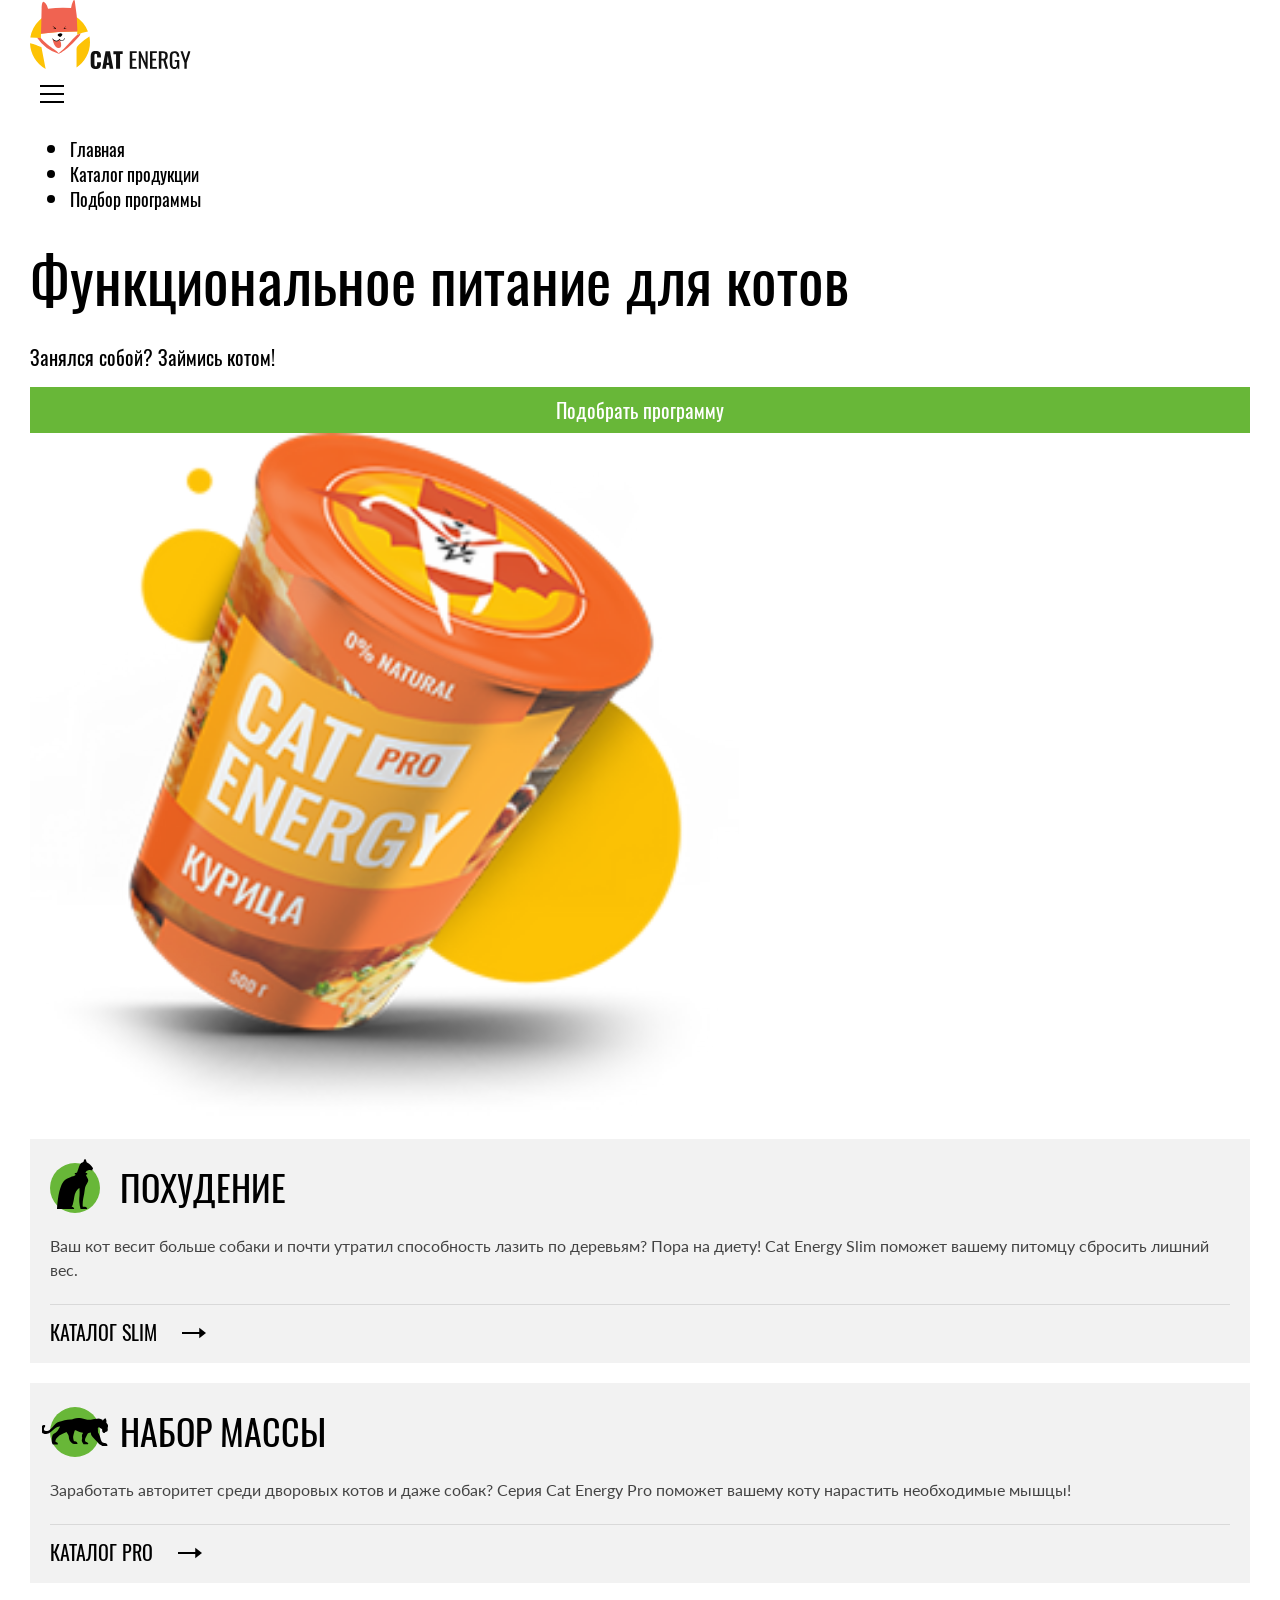
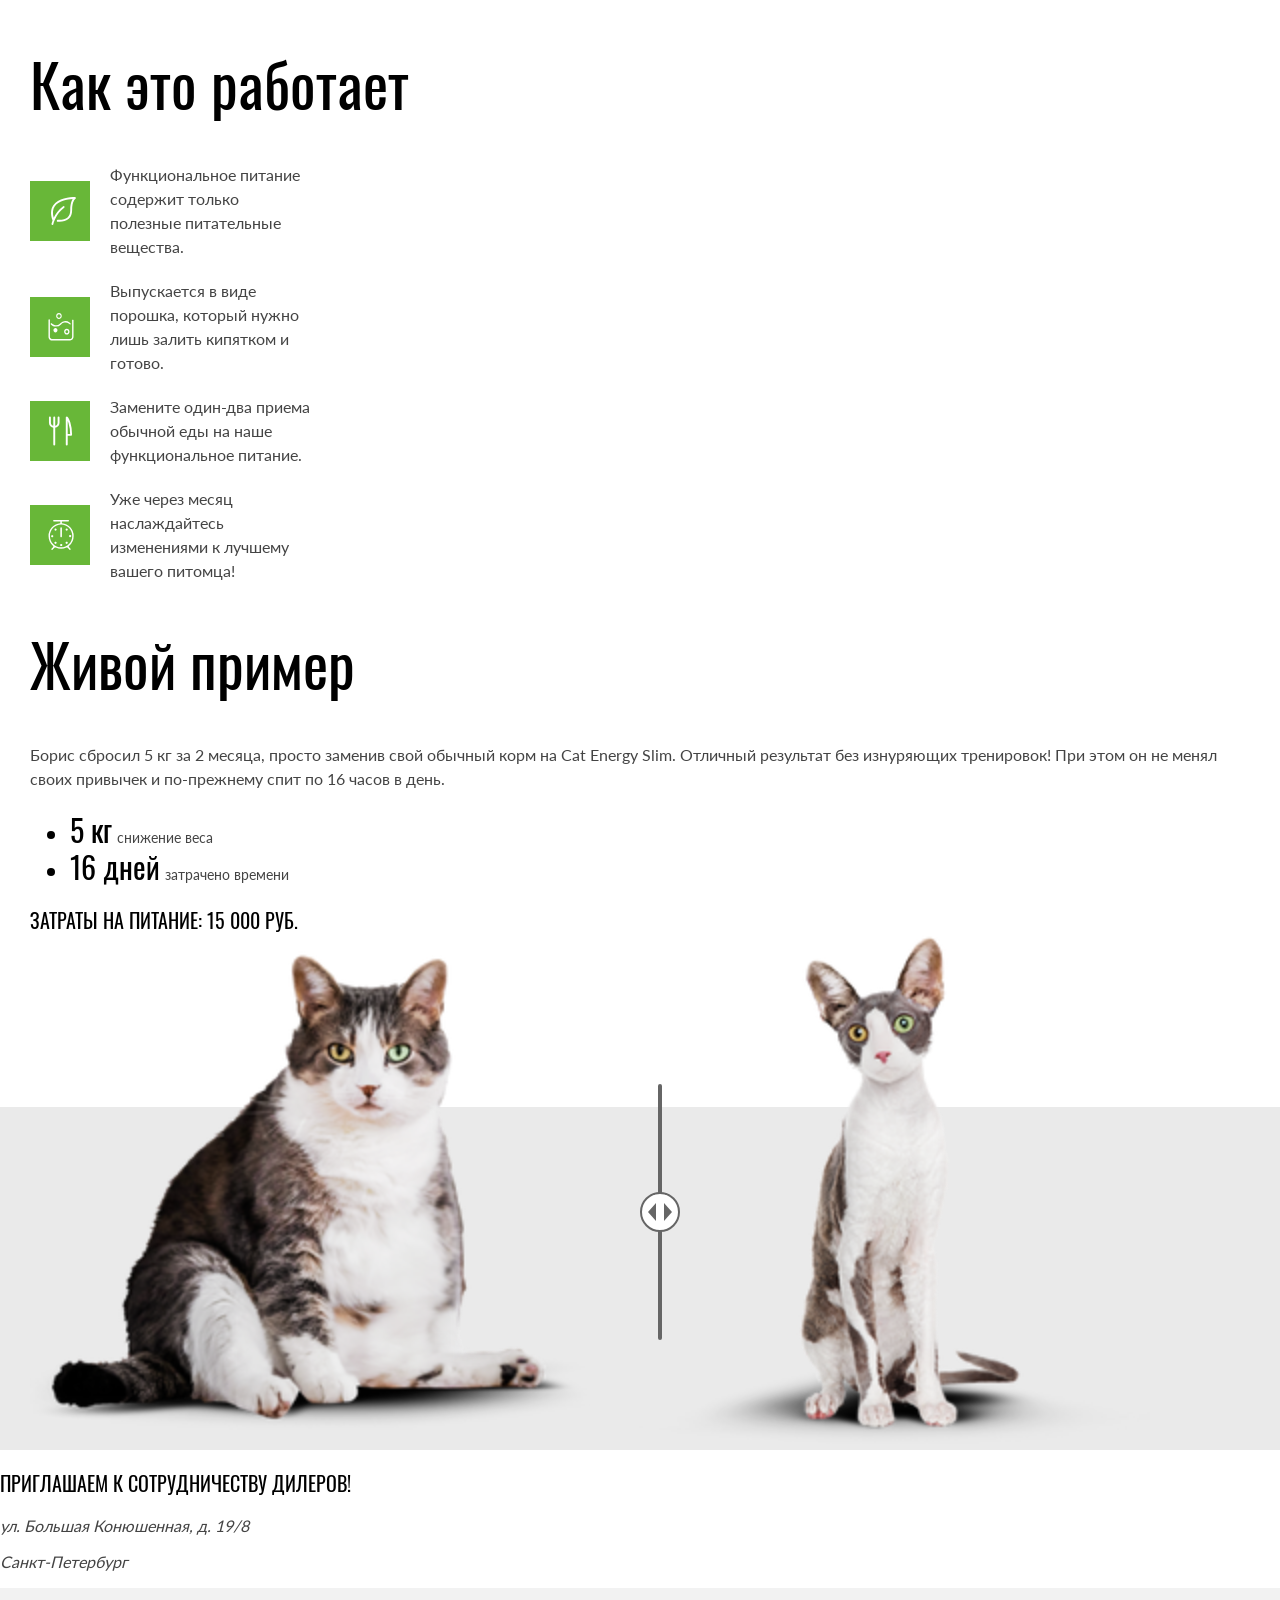
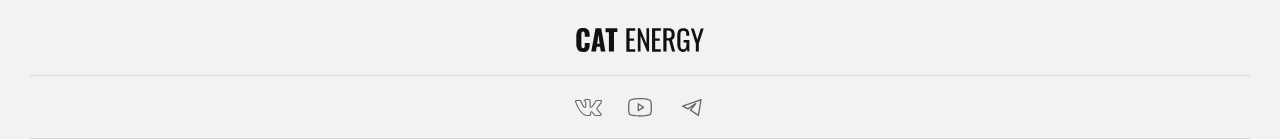
==== commit ef1aaaeb: "Deploying to gh-pages from @ dzhemal-maraneli/2424041-cat-energy-31@3099345acf546d267fda87e75b5d1163" ====
--- a/index.html
+++ b/index.html
@@ -1 +1 @@
-<!DOCTYPE html><html class="page" lang="ru"><head><meta charset="UTF-8"><title>Cat Enegry | Главная страница</title><meta name="viewport" content="width=device-width,initial-scale=1"><link rel="icon" href="favicon.ico"><link rel="icon" type="image/svg+xml" href="favicons/favicon.svg"><link rel="icon" type="image/png" sizes="16x16" href="favicons/favicon-16x16.png"><link rel="icon" type="image/png" sizes="32x32" href="favicons/favicon-32x32.png"><link rel="apple-touch-icon" sizes="180x180" href="favicons/apple-touch-icon.png"><link rel="mask-icon" href="favicons/safari-pinned-tab.svg" color="#5bbad5"><link rel="manifest" href="site.webmanifest"><link rel="stylesheet" href="styles/styles.css"><script src="scripts/index.js" defer="defer"></script></head><body class="page__body"><header class="header"><div class="container"><a class="header__logo" href="#"><picture><source media="(min-width: 1440px)" width="70" height="59" type="image/svg+xml" srcset="images/logo/logo-desktop.svg"><source media="(min-width: 768px)" width="60" height="50" type="image/svg+xml" srcset="images/logo/logo-tablet.svg"><img class="header__logo-img" src="images/logo/logo-mobile.svg" width="33" height="38" alt="Графический логотип сайта Cat Enegry."></picture><img class="header__logo-text" src="images/logo/logo-text.svg" width="101" height="20" alt="Словесный логотип сайта Cat Enegry."></a><nav class="nav"><button class="nav__burger" type="button"><span class="visually-hidden">Открыть меню</span> <span class="nav__burger-line"></span></button><ul class="nav__list"><li class="nav__item"><a class="nav__link nav__link--curent" href="#">Главная</a></li><li class="nav__item"><a class="nav__link" href="catalog.html">Каталог продукции</a></li><li class="nav__item"><a class="nav__link" href="#">Подбор программы</a></li></ul></nav></div></header><main class="main-page"><section class="hero"><div class="container"><h1 class="visually-hidden">Сайт по продаже функционального питания для котов.</h1><div class="hero__content"><h2 class="hero__title main-title">Функциональное питание для котов</h2><p class="hero__text">Занялся собой? Займись котом!</p><a class="hero__link button" href="#">Подобрать программу</a></div><picture><source media="(min-width: 1440px)" width="522" height="499" type="image/png" srcset="images/hero/hero-product-desktop@1x.png, images/hero/hero-product-desktop@2x.png 2x"><source media="(min-width: 768px)" width="709" height="609" type="image/png" srcset="images/hero/hero-product-tablet@1x.png, images/hero/hero-product-tablet@2x.png 2x"><img class="hero__img" src="images/hero/hero-product-mobile@1x.png" srcset="images/hero/hero-product-mobile@2x.png 2x" width="280" height="270" alt="Изображение функционального питания для котов со вкусом курицы."></picture></div></section><section class="programs"><div class="container"><h2 class="visually-hidden">Наши программы</h2><ul class="programs__list"><li class="programs__item programs__item--weight-loss"><h3 class="programs__title">Похудение</h3><p class="programs__text main-text">Ваш кот весит больше собаки и почти утратил способность лазить по деревьям? Пора на диету! Cat Energy Slim поможет вашему питомцу сбросить лишний вес.</p><a class="programs__link" href="#">Каталог slim</a></li><li class="programs__item programs__item--weight-gain"><h3 class="programs__title">Набор массы</h3><p class="programs__text main-text">Заработать авторитет среди дворовых котов и даже собак? Серия Cat Energy Pro поможет вашему коту нарастить необходимые мышцы!</p><a class="programs__link" href="#">Каталог pro</a></li></ul></div></section><section class="process"><div class="container"><h2 class="process__title main-title">Как это работает</h2><ul class="process__list"><li class="process__item process__item--compound"><p class="process__text main-text">Функциональное питание содержит только полезные питательные вещества.</p></li><li class="process__item process__item--form"><p class="process__text main-text">Выпускается в виде порошка, который нужно лишь залить кипятком и готово.</p></li><li class="process__item process__item--meal"><p class="process__text main-text">Замените один-два приема обычной еды на наше функциональное питание.</p></li><li class="process__item process__item--time"><p class="process__text main-text">Уже через месяц наслаждайтесь изменениями к лучшему вашего питомца!</p></li></ul></div></section><section class="example"><div class="example__container container"><div class="example__content"><h2 class="example__title main-title">Живой пример</h2><p class="example__text main-text">Борис сбросил 5 кг за 2 месяца, просто заменив свой обычный корм на Cat Energy Slim. Отличный результат без изнуряющих тренировок! При этом он не менял своих привычек и по-прежнему спит по 16 часов в день.</p><ul class="example__stat-list"><li class="example__stat-item"><span class="example__stat-count">5 кг</span> <span class="example__stat-text main-text">снижение веса</span></li><li class="example__stat-item"><span class="example__stat-count">16 дней</span> <span class="example__stat-text main-text">затрачено времени</span></li></ul><div class="example__row"><span class="example__cost-text">Затраты на питание:</span> <span class="example__cost-price">15 000 руб.</span></div></div><div class="example__result"><picture><source media="(min-width: 768px)" width="560" height="512" type="image/png" srcset="images/slider/result-before-tablet-desktop@1x.png, images/slider/result-before-tablet-desktop@2x.png 2x"><img class="example__result-img" src="images/slider/result-before-mobile@1x.png" srcset="images/slider/result-before-mobile@2x.png 2x" width="280" height="256" alt="Результат до."></picture><picture><source media="(min-width: 768px)" width="560" height="512" type="image/png" srcset="images/slider/result-after-tablet-desktop@1x.png, images/slider/result-after-tablet-desktop@2x.png 2x"><img class="example__result-img" src="images/slider/result-after-mobile@1x.png" srcset="images/slider/result-after-mobile@2x.png 2x" width="280" height="256" alt="Результат после."></picture><button class="example__result-slider" type="button"><span class="visually-hidden">Слайдер результата до и после</span></button></div></div></section><section class="contact"><h2 class="visually-hidden">Наш адрес</h2><div class="contact__content"><h3 class="contact__title">Приглашаем к сотрудничеству дилеров!</h3><address class="contact__address"><p class="contact__street main-text">ул. Большая Конюшенная, д. 19/8</p><p class="contact__city main-text">Санкт-Петербург</p></address></div><div class="contact__map-wrapper"></div></section></main><footer class="footer"><div class="container"><a class="footer__logo" href="index.html"><img class="logo-text" src="images/logo/logo-footer.svg" width="128" height="24" alt="Словесный логотип сайта Cat Enegry."></a><ul class="social"><li class="social__item"><a class="social__link" href="https://vk.com/htmlacademy" target="_blank" rel="noreferrer noopener"><span class="visually-hidden">Перейти в нашу группу во вконтакте.</span></a></li><li class="social__item"><a class="social__link" href="https://www.youtube.com/user/htmlacademyru" target="_blank" rel="noreferrer noopener"><span class="visually-hidden">Перейти на наш ютуб-канал.</span></a></li><li class="social__item"><a class="social__link" href="https://t.me/htmlacademy" target="_blank" rel="noreferrer noopener"><span class="visually-hidden">Перейти в наш телеграмм.</span></a></li></ul><a class="footer__academy-logo" href="https://htmlacademy.ru/intensive/adaptive" target="_blank" rel="noreferrer noopener"><span class="footer__academy-logo-text">HTML Academy</span></a></div></footer></body></html>+<!DOCTYPE html><html class="page" lang="ru"><head><meta charset="UTF-8"><title>Cat Enegry | Главная страница</title><meta name="viewport" content="width=device-width,initial-scale=1"><link rel="icon" href="favicon.ico"><link rel="icon" type="image/svg+xml" href="favicons/favicon.svg"><link rel="icon" type="image/png" sizes="16x16" href="favicons/favicon-16x16.png"><link rel="icon" type="image/png" sizes="32x32" href="favicons/favicon-32x32.png"><link rel="apple-touch-icon" sizes="180x180" href="favicons/apple-touch-icon.png"><link rel="mask-icon" href="favicons/safari-pinned-tab.svg" color="#5bbad5"><link rel="manifest" href="site.webmanifest"><link rel="stylesheet" href="styles/styles.css"><script src="scripts/index.js" defer="defer"></script></head><body class="page__body"><header class="header"><div class="container"><a class="header__logo" href="#"><picture><source media="(min-width: 1440px)" width="70" height="59" type="image/svg+xml" srcset="images/logo/logo-desktop.svg"><source media="(min-width: 768px)" width="60" height="50" type="image/svg+xml" srcset="images/logo/logo-tablet.svg"><img class="header__logo-img" src="images/logo/logo-mobile.svg" width="33" height="38" alt="Графический логотип сайта Cat Enegry."></picture><img class="header__logo-text" src="images/logo/logo-text.svg" width="101" height="20" alt="Словесный логотип сайта Cat Enegry."></a><nav class="nav"><button class="nav__burger" type="button"><span class="visually-hidden">Открыть меню</span> <span class="nav__burger-line"></span></button><ul class="nav__list"><li class="nav__item"><a class="nav__link nav__link--curent" href="#">Главная</a></li><li class="nav__item"><a class="nav__link" href="catalog.html">Каталог продукции</a></li><li class="nav__item"><a class="nav__link" href="#">Подбор программы</a></li></ul></nav></div></header><main class="main-page"><section class="hero"><div class="container"><h1 class="visually-hidden">Сайт по продаже функционального питания для котов.</h1><div class="hero__content"><h2 class="hero__title main-title">Функциональное питание для котов</h2><p class="hero__text">Занялся собой? Займись котом!</p><a class="hero__link button" href="#">Подобрать программу</a></div><picture><source media="(min-width: 1440px)" width="522" height="499" type="image/png" srcset="images/hero/hero-product-desktop@1x.png, images/hero/hero-product-desktop@2x.png 2x"><source media="(min-width: 768px)" width="709" height="609" type="image/png" srcset="images/hero/hero-product-tablet@1x.png, images/hero/hero-product-tablet@2x.png 2x"><img class="hero__img" src="images/hero/hero-product-mobile@1x.png" srcset="images/hero/hero-product-mobile@2x.png 2x" width="280" height="270" alt="Изображение функционального питания для котов со вкусом курицы."></picture></div></section><section class="programs"><div class="container"><h2 class="visually-hidden">Наши программы</h2><ul class="programs__list"><li class="programs__item programs__item--weight-loss"><h3 class="programs__title">Похудение</h3><p class="programs__text main-text">Ваш кот весит больше собаки и почти утратил способность лазить по деревьям? Пора на диету! Cat Energy Slim поможет вашему питомцу сбросить лишний вес.</p><a class="programs__link" href="#">Каталог slim</a></li><li class="programs__item programs__item--weight-gain"><h3 class="programs__title">Набор массы</h3><p class="programs__text main-text">Заработать авторитет среди дворовых котов и даже собак? Серия Cat Energy Pro поможет вашему коту нарастить необходимые мышцы!</p><a class="programs__link" href="#">Каталог pro</a></li></ul></div></section><section class="process"><div class="container"><h2 class="process__title main-title">Как это работает</h2><ul class="process__list"><li class="process__item process__item--compound"><p class="process__text main-text">Функциональное питание содержит только полезные питательные вещества.</p></li><li class="process__item process__item--form"><p class="process__text main-text">Выпускается в виде порошка, который нужно лишь залить кипятком и готово.</p></li><li class="process__item process__item--meal"><p class="process__text main-text">Замените один-два приема обычной еды на наше функциональное питание.</p></li><li class="process__item process__item--time"><p class="process__text main-text">Уже через месяц наслаждайтесь изменениями к лучшему вашего питомца!</p></li></ul></div></section><section class="example"><div class="example__container container"><div class="example__content"><h2 class="example__title main-title">Живой пример</h2><p class="example__text main-text">Борис сбросил 5 кг за 2 месяца, просто заменив свой обычный корм на Cat Energy Slim. Отличный результат без изнуряющих тренировок! При этом он не менял своих привычек и по-прежнему спит по 16 часов в день.</p><ul class="example__stat-list"><li class="example__stat-item"><span class="example__stat-count">5 кг</span> <span class="example__stat-text main-text">снижение веса</span></li><li class="example__stat-item"><span class="example__stat-count">16 дней</span> <span class="example__stat-text main-text">затрачено времени</span></li></ul><div class="example__row"><span class="example__cost-text">Затраты на питание:</span> <span class="example__cost-price">15 000 руб.</span></div></div><div class="example__result"><picture><source media="(min-width: 768px)" width="560" height="512" type="image/png" srcset="images/slider/result-before-tablet-desktop@1x.png, images/slider/result-before-tablet-desktop@2x.png 2x"><img class="example__result-img" src="images/slider/result-before-mobile@1x.png" srcset="images/slider/result-before-mobile@2x.png 2x" width="280" height="256" alt="Результат до."></picture><picture><source media="(min-width: 768px)" width="560" height="512" type="image/png" srcset="images/slider/result-after-tablet-desktop@1x.png, images/slider/result-after-tablet-desktop@2x.png 2x"><img class="example__result-img" src="images/slider/result-after-mobile@1x.png" srcset="images/slider/result-after-mobile@2x.png 2x" width="280" height="256" alt="Результат после."></picture><button class="example__result-slider" type="button"><span class="visually-hidden">Слайдер результата до и после</span> <svg class="example__result-slider-icon" width="24" height="28"><use href="../../icons/stack.svg#slider-icon"></use></svg></button></div></div></section><section class="contact"><h2 class="visually-hidden">Наш адрес</h2><div class="contact__content"><h3 class="contact__title">Приглашаем к сотрудничеству дилеров!</h3><address class="contact__address"><p class="contact__street main-text">ул. Большая Конюшенная, д. 19/8</p><p class="contact__city main-text">Санкт-Петербург</p></address></div><div class="contact__map-wrapper"></div></section></main><footer class="footer"><div class="footer__container container"><a class="footer__logo" href="index.html"><img class="logo-text" src="images/logo/logo-footer.svg" width="128" height="24" alt="Словесный логотип сайта Cat Enegry."></a><ul class="social"><li class="social__item"><a class="social__link social__link--vk" href="https://vk.com/htmlacademy" target="_blank" rel="noreferrer noopener"><span class="visually-hidden">Перейти в нашу группу во вконтакте.</span></a></li><li class="social__item"><a class="social__link social__link--youtube" href="https://www.youtube.com/user/htmlacademyru" target="_blank" rel="noreferrer noopener"><span class="visually-hidden">Перейти на наш ютуб-канал.</span></a></li><li class="social__item"><a class="social__link social__link--telegram" href="https://t.me/htmlacademy" target="_blank" rel="noreferrer noopener"><span class="visually-hidden">Перейти в наш телеграмм.</span></a></li></ul><a class="footer__academy-logo" href="https://htmlacademy.ru/intensive/adaptive" target="_blank" rel="noreferrer noopener"><span class="footer__academy-logo-text">HTML Academy</span></a></div></footer></body></html>
--- a/styles/styles.css
+++ b/styles/styles.css
@@ -1 +1 @@
-@font-face{font-family:Lato;font-weight:400;font-style:normal;font-display:swap;src:url(../fonts/lato/Lato-Regular.woff2)format("woff2")}@font-face{font-family:Oswald;font-weight:400;font-style:normal;font-display:swap;src:url(../fonts/oswald/oswaldregular.woff2)format("woff2")}*,:before,:after{box-sizing:border-box}.visually-hidden{white-space:nowrap;-webkit-clip-path:inset(100%);clip-path:inset(100%);clip:rect(0 0 0 0);border:0;width:1px;height:1px;margin:-1px;padding:0;position:absolute;overflow:hidden}body{color:#000;min-width:320px;min-height:100%;margin:0;font-family:Oswald,sans-serif;font-size:20px;font-weight:400;line-height:24px}img{object-fit:cover;max-width:100%;height:auto}.container{min-width:280px;margin:0 auto;padding:0 20px}@media (width>=768px){.container{padding:0 30px}}@media (width>=1440px){.container{padding:0 110px}}.button{cursor:pointer;color:#fff;text-align:center;background-color:#68b738;border:none;padding:10px;font-size:16px;line-height:20px}.main-title{color:#000;font-size:36px;font-weight:400;line-height:40px;position:relative}@media (width>=768px){.main-title{font-size:60px;line-height:60px}}.second-title{font-size:24px;font-weight:400;line-height:24px}@media (width>=768px){.second-title{font-size:32px;line-height:32px}}@media (width>=1440px){.second-title{font-size:40px;line-height:40px}}.main-text{color:#444;font-family:Lato,sans-serif;font-size:14px;line-height:18px}@media (width>=768px){.main-text{font-size:16px;line-height:24px}}.header__logo{text-decoration:none}.nav__burger{background-color:#0000;border:none;border-radius:10px;justify-content:center;align-items:center;width:44px;height:44px;display:flex}.nav__burger-line{background-color:#000;width:24px;height:2px;position:relative}.nav__burger-line:before{content:"";background-color:#000;width:24px;height:2px;position:absolute;top:-8px;left:50%;transform:translate(-50%)}.nav__burger-line:after{content:"";background-color:#000;width:24px;height:2px;position:absolute;top:8px;left:50%;transform:translate(-50%)}.nav__link{color:#000;font-size:20px;line-height:20px;text-decoration:none}@media (width>=768px){.nav__link{font-size:18px;line-height:24px}}@media (width>=1440px){.nav__link{color:#fff;font-size:20px;line-height:20px}}.hero{background-color:#68b738d9}@media (width>=768px){.hero{background-color:#fff}}@media (width>=1440px){.hero{background-color:#68b738d9}}.hero__title{color:#fff;line-height:36px}@media (width>=768px){.hero__title{color:#000}}.hero__text{color:#fff;font-size:14px;line-height:14px}@media (width>=768px){.hero__text{color:#000;font-size:20px;line-height:20px}}.hero__link{color:#fff;text-decoration:none;display:block}@media (width>=768px){.hero__link{font-size:20px;line-height:26px}}.programs__item{background-color:#f2f2f2}.programs__title{text-transform:uppercase;font-size:24px;font-weight:400;line-height:37px}@media (width>=768px){.programs__title{font-size:36px;line-height:36px}}.programs__link{color:#000;text-transform:uppercase;font-size:16px;line-height:16px;text-decoration:none}@media (width>=768px){.programs__link{font-size:20px;line-height:25px}}.example{background:linear-gradient(#fff 100%,#eaeaea 0%)}@media (width>=768px){.example{background:linear-gradient(#fff 58%,#eaeaea 58%)}}@media (width>=1440px){.example{background:linear-gradient(#fff 23%,#eaeaea 23%)}}.example__stat-count{font-size:24px;line-height:24px}@media (width>=768px){.example__stat-count{font-size:30px;line-height:37px}}.example__stat-text{font-size:12px;line-height:12px}@media (width>=768px){.example__stat-text{font-size:14px;line-height:14px}}.example__cost-text,.example__cost-price{text-transform:uppercase;font-size:14px;line-height:20px}@media (width>=768px){.example__cost-text,.example__cost-price{font-size:20px;line-height:30px}}.contact__content{background-color:#fff}.contact__title{text-transform:uppercase;font-size:16px;font-weight:400;line-height:20px}@media (width>=768px){.contact__title{font-size:20px;line-height:26px}}.contact__street,.contact__city{line-height:20px}.catalog__title{line-height:36px}.product-card__link{text-decoration:none}.product-card__title{color:#222;text-transform:uppercase;font-size:16px;font-weight:400;line-height:20px}@media (width>=768px){.product-card__title{text-align:center;font-size:20px;line-height:24px}}.product-card__properties-name,.product-card__properties-value{color:#444;font-size:12px;line-height:16px}@media (width>=768px){.product-card__properties-name,.product-card__properties-value{font-size:16px;line-height:20px}}.product-card__order-link{text-decoration:none;display:block}.additional__item-title{color:#222;font-size:16px;font-weight:400;line-height:16px}@media (width>=768px){.additional__item-title{font-size:20px;line-height:20px}}.additional__quantity,.additional__price{color:#444;line-height:14px}@media (width>=768px){.additional__quantity,.additional__price{line-height:20px}}.additional__link{text-decoration:none;display:block}.promotion{text-align:center;background-color:#68b738d9}.promotion__text{color:#fff;font-family:Lato,sans-serif;font-size:16px;line-height:20px}.subscribe__text{text-align:center;font-size:16px;line-height:24px}@media (width>=768px){.subscribe__text{font-size:24px;line-height:32px}}.subscribe__input{text-transform:uppercase;font-size:20px}.subscribe__button{font-size:20px;line-height:26px}.footer__academy-logo{text-decoration:none}.footer__academy-logo-text{color:#444;font-family:Lato,sans-serif;font-size:16px;line-height:20px}+@font-face{font-family:Lato;font-weight:400;font-style:normal;font-display:swap;src:url(../fonts/lato/Lato-Regular.woff2)format("woff2")}@font-face{font-family:Oswald;font-weight:400;font-style:normal;font-display:swap;src:url(../fonts/oswald/oswaldregular.woff2)format("woff2")}*,:before,:after{box-sizing:border-box}.visually-hidden{white-space:nowrap;-webkit-clip-path:inset(100%);clip-path:inset(100%);clip:rect(0 0 0 0);border:0;width:1px;height:1px;margin:-1px;padding:0;position:absolute;overflow:hidden}body{color:#000;min-width:320px;min-height:100%;margin:0;font-family:Oswald,sans-serif;font-size:20px;font-weight:400;line-height:24px}img{object-fit:cover;max-width:100%;height:auto}.container{min-width:280px;margin:0 auto;padding:0 20px}@media (width>=768px){.container{padding:0 30px}}@media (width>=1440px){.container{padding:0 110px}}.button{text-align:center;color:#fff;cursor:pointer;background-color:#68b738;border:none;padding:10px;font-size:16px;line-height:20px}.main-title{color:#000;font-size:36px;font-weight:400;line-height:40px;position:relative}@media (width>=768px){.main-title{font-size:60px;line-height:60px}}.second-title{font-size:24px;font-weight:400;line-height:24px}@media (width>=768px){.second-title{font-size:32px;line-height:32px}}@media (width>=1440px){.second-title{font-size:40px;line-height:40px}}.main-text{color:#444;font-family:Lato,sans-serif;font-size:14px;line-height:18px}@media (width>=768px){.main-text{font-size:16px;line-height:24px}}.header__logo{text-decoration:none}.nav__burger{background-color:#0000;border:none;border-radius:10px;justify-content:center;align-items:center;width:44px;height:44px;display:flex}.nav__burger-line{background-color:#000;width:24px;height:2px;position:relative}.nav__burger-line:before{content:"";background-color:#000;width:24px;height:2px;position:absolute;top:-8px;left:50%;transform:translate(-50%)}.nav__burger-line:after{content:"";background-color:#000;width:24px;height:2px;position:absolute;top:8px;left:50%;transform:translate(-50%)}.nav__link{color:#000;font-size:20px;line-height:20px;text-decoration:none}@media (width>=768px){.nav__link{font-size:18px;line-height:24px}}@media (width>=1440px){.nav__link{color:#fff;font-size:20px;line-height:20px}}.hero{background-color:#68b738d9}@media (width>=768px){.hero{background-color:#fff}}@media (width>=1440px){.hero{background-color:#68b738d9}}.hero__title{color:#fff;line-height:36px}@media (width>=768px){.hero__title{color:#000}}.hero__text{color:#fff;font-size:14px;line-height:14px}@media (width>=768px){.hero__text{color:#000;font-size:20px;line-height:20px}}.hero__link{color:#fff;text-decoration:none;display:block}@media (width>=768px){.hero__link{font-size:20px;line-height:26px}}.programs{padding:20px 0}.programs__list{flex-direction:column;gap:20px;margin:0;padding:0;list-style:none;display:flex}.programs__item{background-color:#f2f2f2;padding:30px 20px 18px;position:relative}.programs__item--weight-loss:before,.programs__item--weight-gain:before{content:"";background-color:#68b738;border-radius:50%;width:50px;height:50px;position:absolute;top:24px;left:20px}.programs__item--weight-loss:after{content:"";background-image:url(../icons/stack.svg#weight-loss-icon);background-position:50%;background-repeat:no-repeat;background-size:cover;width:36px;height:50px;position:absolute;top:20px;left:27px}.programs__item--weight-gain:after{content:"";background-image:url(../icons/stack.svg#weight-gain-icon);background-position:50%;background-repeat:no-repeat;background-size:cover;width:67px;height:28px;position:absolute;top:35px;left:12px}.programs__title{text-transform:uppercase;margin:0 0 29px;padding-left:70px;font-size:24px;font-weight:400;line-height:37px}@media (width>=768px){.programs__title{font-size:36px;line-height:36px}}.programs__text{margin:0;padding-bottom:38px;position:relative}.programs__text:before{content:"";background-color:#d9d9d9;width:100%;height:1px;position:absolute;bottom:15px;left:0}.programs__link{color:#000;text-transform:uppercase;align-items:center;gap:25px;font-size:16px;line-height:16px;text-decoration:none;display:flex}.programs__link:after{content:"";background-image:url(../icons/stack.svg#arrow-icon);background-position:-8px;background-repeat:no-repeat;background-size:cover;width:32px;height:12px;transition:background-position .3s}.programs__link:hover:after{background-position:0}@media (width>=768px){.programs__link{font-size:20px;line-height:25px}}.process__list{flex-direction:column;gap:20px;margin:0;padding:0;list-style:none;display:flex}.process__item{align-items:center;gap:20px;display:flex;position:relative}.process__item--compound:before,.process__item--form:before,.process__item--meal:before,.process__item--time:before{content:"";background-color:#68b738;width:60px;height:60px}.process__item--compound:after,.process__item--form:after,.process__item--meal:after,.process__item--time:after{content:"";background-repeat:no-repeat;background-size:cover;position:absolute;top:50%;left:18px;transform:translateY(-50%)}.process__item--compound:after{background-image:url(../icons/stack.svg#process-compound-icon);width:30px;height:32px}.process__item--form:after{background-image:url(../icons/stack.svg#process-form-icon);width:26px;height:28px}.process__item--meal:after{background-image:url(../icons/stack.svg#process-meal-icon);width:25px;height:30px}.process__item--time:after{background-image:url(../icons/stack.svg#process-time-icon);width:26px;height:31px}.process__text{max-width:200px;margin:0}.example{background:#eaeaea}@media (width>=768px){.example{background:linear-gradient(#fff 58%,#eaeaea 58%)}}@media (width>=1440px){.example{background:linear-gradient(#fff 23%,#eaeaea 23%)}}.example__stat-count{font-size:24px;line-height:24px}@media (width>=768px){.example__stat-count{font-size:30px;line-height:37px}}.example__stat-text{font-size:12px;line-height:12px}@media (width>=768px){.example__stat-text{font-size:14px;line-height:14px}}.example__cost-text,.example__cost-price{text-transform:uppercase;font-size:14px;line-height:20px}@media (width>=768px){.example__cost-text,.example__cost-price{font-size:20px;line-height:30px}}.example__result{z-index:1;position:relative}.example__result-slider{cursor:pointer;background-color:#fff;border:2px solid #666;border-radius:50%;justify-content:center;align-items:center;width:40px;height:40px;padding:0;display:flex;position:absolute;top:50%;left:50%}.example__result-slider:before{content:"";z-index:-1;background-color:#666;border-radius:2px;width:4px;height:256px;position:absolute}.contact__content{background-color:#fff}.contact__title{text-transform:uppercase;font-size:16px;font-weight:400;line-height:20px}@media (width>=768px){.contact__title{font-size:20px;line-height:26px}}.contact__street,.contact__city{line-height:20px}.catalog__title{line-height:36px}.product-card--show-more{flex-direction:column;align-items:center;display:flex}.product-card--show-more:before{content:"";background-image:url(../icons/stack.svg#plus-icon);background-repeat:no-repeat;background-size:cover;width:30px;height:30px}.product-card__link{text-decoration:none}.product-card__title{color:#222;text-transform:uppercase;font-size:16px;font-weight:400;line-height:20px}@media (width>=768px){.product-card__title{text-align:center;font-size:20px;line-height:24px}}.product-card__properties-name,.product-card__properties-value{color:#444;font-size:12px;line-height:16px}@media (width>=768px){.product-card__properties-name,.product-card__properties-value{font-size:16px;line-height:20px}}.product-card__order-link{text-decoration:none;display:block}.additional__item-title{color:#222;font-size:16px;font-weight:400;line-height:16px}@media (width>=768px){.additional__item-title{font-size:20px;line-height:20px}}.additional__quantity,.additional__price{color:#444;line-height:14px}@media (width>=768px){.additional__quantity,.additional__price{line-height:20px}}.additional__link{text-decoration:none;display:block}.promotion{text-align:center;background-color:#68b738d9;flex-direction:column;align-items:center;gap:48px;padding:58px;display:flex}.promotion:before{content:"";background-image:url(../icons/stack.svg#promotion-gift-icon);background-repeat:no-repeat;background-size:cover;width:78px;height:80px}.promotion__text{color:#fff;margin:0;font-family:Lato,sans-serif;font-size:16px;line-height:20px}.subscribe__text{text-align:center;font-size:16px;line-height:24px}@media (width>=768px){.subscribe__text{font-size:24px;line-height:32px}}.subscribe__input{text-transform:uppercase;font-size:20px}.subscribe__button{font-size:20px;line-height:26px}.social{border-top:1px solid #d9d9d9;border-bottom:1px solid #d9d9d9;justify-content:center;align-items:center;gap:24px;margin:0;padding:20px 0;list-style:none;display:flex}.social__link{width:28px;height:22px;display:block}.social__link--vk:before{content:"";background-color:#666;width:100%;height:100%;display:block;-webkit-mask-image:url(../icons/stack.svg#vkontakte-icon);mask-image:url(../icons/stack.svg#vkontakte-icon);-webkit-mask-size:cover;mask-size:cover;-webkit-mask-repeat:no-repeat;mask-repeat:no-repeat}.social__link--youtube:before{content:"";background-color:#666;width:100%;height:100%;display:block;-webkit-mask-image:url(../icons/stack.svg#youtube-icon);mask-image:url(../icons/stack.svg#youtube-icon);-webkit-mask-size:cover;mask-size:cover;-webkit-mask-repeat:no-repeat;mask-repeat:no-repeat}.social__link--telegram:before{content:"";background-color:#666;width:100%;height:100%;display:block;-webkit-mask-image:url(../icons/stack.svg#telegram-icon);mask-image:url(../icons/stack.svg#telegram-icon);-webkit-mask-size:cover;mask-size:cover;-webkit-mask-repeat:no-repeat;mask-repeat:no-repeat}.footer{background-color:#f2f2f2;padding:40px 0}.footer__container{flex-direction:column;gap:20px;display:flex}.footer__logo{align-self:center}.footer__academy-logo{justify-content:space-between;align-items:center;text-decoration:none;display:flex}.footer__academy-logo:after{content:"";background-color:#666;width:27px;height:34px;-webkit-mask-image:url(../icons/stack.svg#html-academy-logo);mask-image:url(../icons/stack.svg#html-academy-logo);-webkit-mask-size:cover;mask-size:cover;-webkit-mask-repeat:no-repeat;mask-repeat:no-repeat}.footer__academy-logo-text{color:#444;font-family:Lato,sans-serif;font-size:16px;line-height:20px}
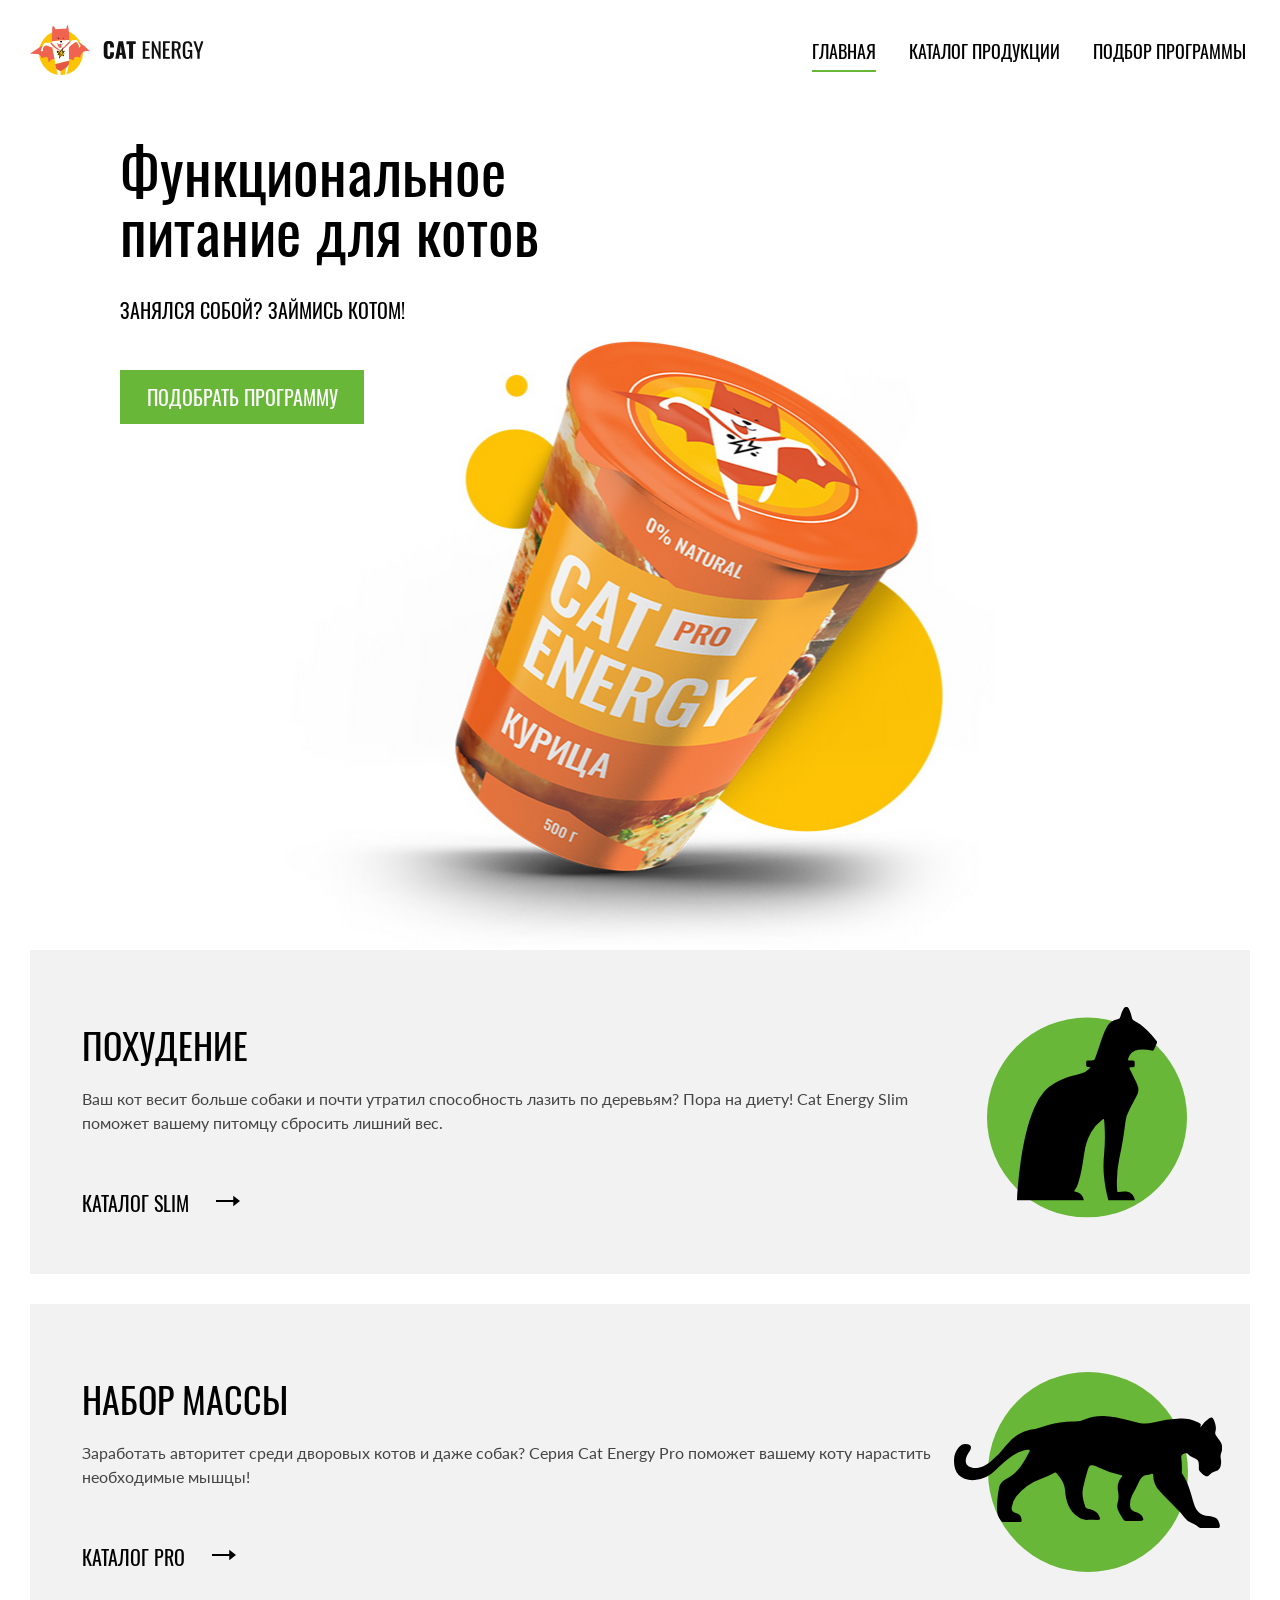
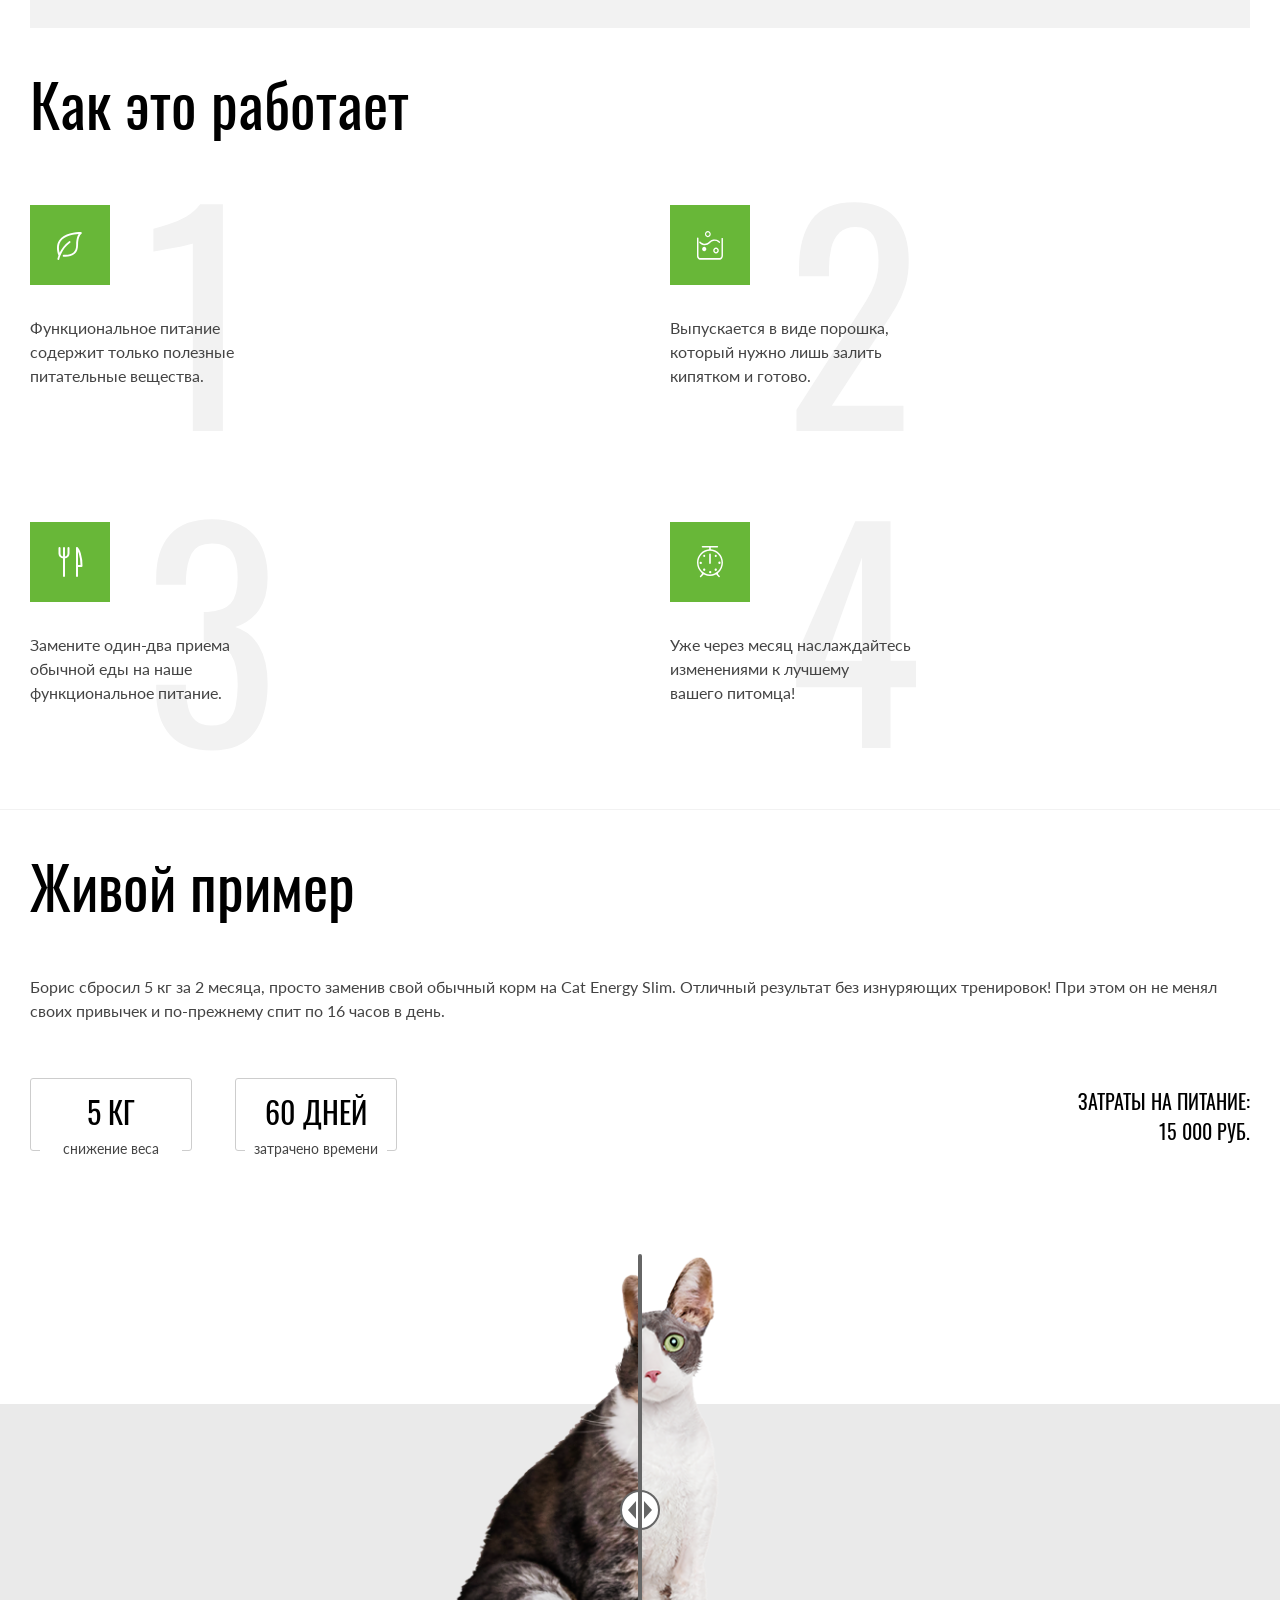
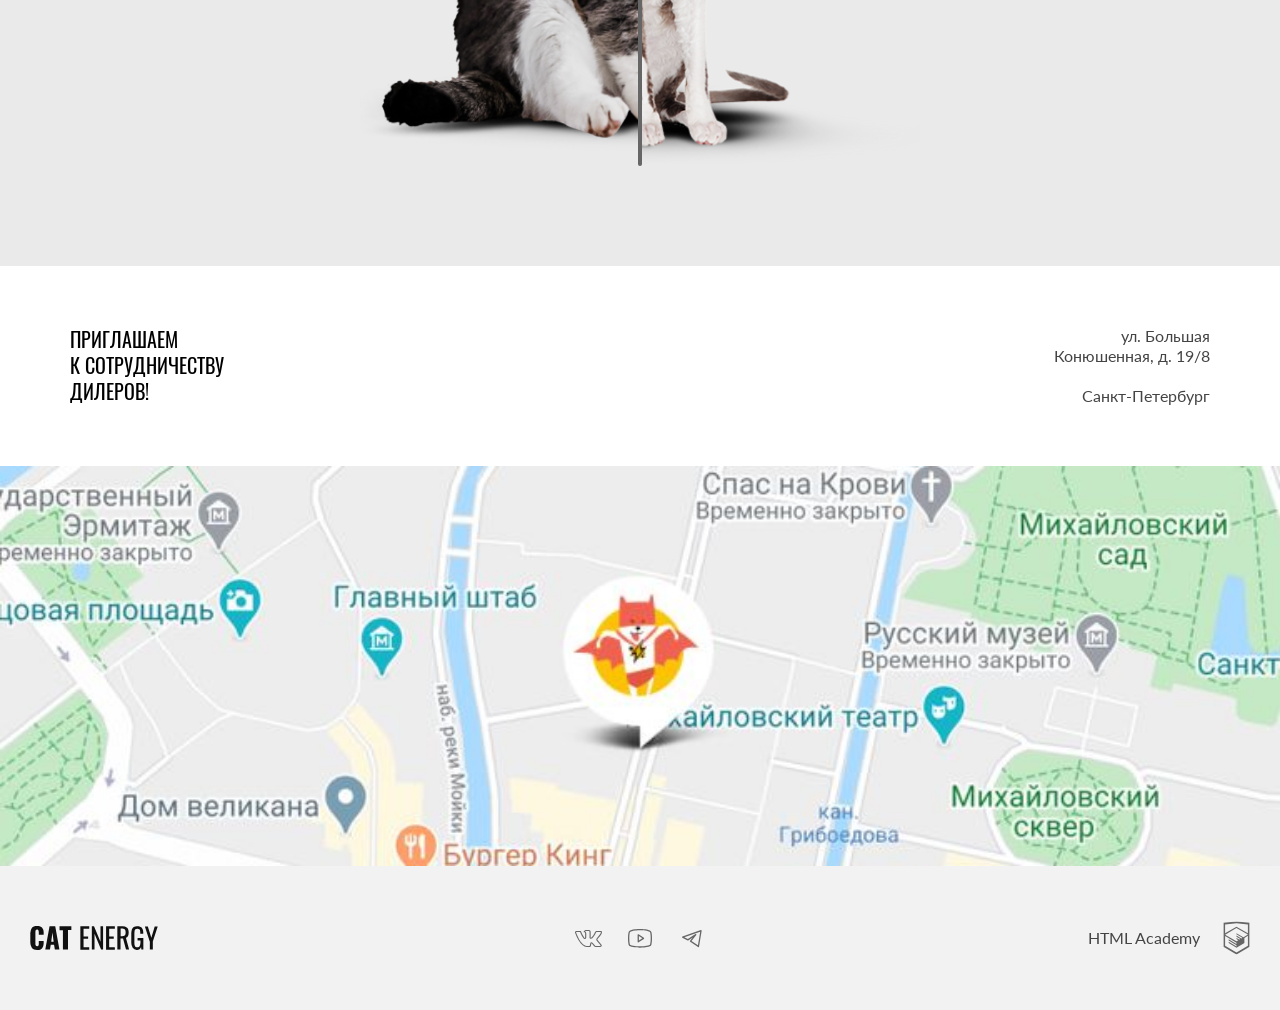
==== commit 8b86046c: "Deploying to gh-pages from @ dzhemal-maraneli/2424041-cat-energy-31@738b580074924e5beae03563ddb2d021" ====
--- a/index.html
+++ b/index.html
@@ -1 +1 @@
-<!DOCTYPE html><html class="page" lang="ru"><head><meta charset="UTF-8"><title>Cat Enegry | Главная страница</title><meta name="viewport" content="width=device-width,initial-scale=1"><link rel="icon" href="favicon.ico"><link rel="icon" type="image/svg+xml" href="favicons/favicon.svg"><link rel="icon" type="image/png" sizes="16x16" href="favicons/favicon-16x16.png"><link rel="icon" type="image/png" sizes="32x32" href="favicons/favicon-32x32.png"><link rel="apple-touch-icon" sizes="180x180" href="favicons/apple-touch-icon.png"><link rel="mask-icon" href="favicons/safari-pinned-tab.svg" color="#5bbad5"><link rel="manifest" href="site.webmanifest"><link rel="stylesheet" href="styles/styles.css"><script src="scripts/index.js" defer="defer"></script></head><body class="page__body"><header class="header"><div class="container"><a class="header__logo" href="#"><picture><source media="(min-width: 1440px)" width="70" height="59" type="image/svg+xml" srcset="images/logo/logo-desktop.svg"><source media="(min-width: 768px)" width="60" height="50" type="image/svg+xml" srcset="images/logo/logo-tablet.svg"><img class="header__logo-img" src="images/logo/logo-mobile.svg" width="33" height="38" alt="Графический логотип сайта Cat Enegry."></picture><img class="header__logo-text" src="images/logo/logo-text.svg" width="101" height="20" alt="Словесный логотип сайта Cat Enegry."></a><nav class="nav"><button class="nav__burger" type="button"><span class="visually-hidden">Открыть меню</span> <span class="nav__burger-line"></span></button><ul class="nav__list"><li class="nav__item"><a class="nav__link nav__link--curent" href="#">Главная</a></li><li class="nav__item"><a class="nav__link" href="catalog.html">Каталог продукции</a></li><li class="nav__item"><a class="nav__link" href="#">Подбор программы</a></li></ul></nav></div></header><main class="main-page"><section class="hero"><div class="container"><h1 class="visually-hidden">Сайт по продаже функционального питания для котов.</h1><div class="hero__content"><h2 class="hero__title main-title">Функциональное питание для котов</h2><p class="hero__text">Занялся собой? Займись котом!</p><a class="hero__link button" href="#">Подобрать программу</a></div><picture><source media="(min-width: 1440px)" width="522" height="499" type="image/png" srcset="images/hero/hero-product-desktop@1x.png, images/hero/hero-product-desktop@2x.png 2x"><source media="(min-width: 768px)" width="709" height="609" type="image/png" srcset="images/hero/hero-product-tablet@1x.png, images/hero/hero-product-tablet@2x.png 2x"><img class="hero__img" src="images/hero/hero-product-mobile@1x.png" srcset="images/hero/hero-product-mobile@2x.png 2x" width="280" height="270" alt="Изображение функционального питания для котов со вкусом курицы."></picture></div></section><section class="programs"><div class="container"><h2 class="visually-hidden">Наши программы</h2><ul class="programs__list"><li class="programs__item programs__item--weight-loss"><h3 class="programs__title">Похудение</h3><p class="programs__text main-text">Ваш кот весит больше собаки и почти утратил способность лазить по деревьям? Пора на диету! Cat Energy Slim поможет вашему питомцу сбросить лишний вес.</p><a class="programs__link" href="#">Каталог slim</a></li><li class="programs__item programs__item--weight-gain"><h3 class="programs__title">Набор массы</h3><p class="programs__text main-text">Заработать авторитет среди дворовых котов и даже собак? Серия Cat Energy Pro поможет вашему коту нарастить необходимые мышцы!</p><a class="programs__link" href="#">Каталог pro</a></li></ul></div></section><section class="process"><div class="container"><h2 class="process__title main-title">Как это работает</h2><ul class="process__list"><li class="process__item process__item--compound"><p class="process__text main-text">Функциональное питание содержит только полезные питательные вещества.</p></li><li class="process__item process__item--form"><p class="process__text main-text">Выпускается в виде порошка, который нужно лишь залить кипятком и готово.</p></li><li class="process__item process__item--meal"><p class="process__text main-text">Замените один-два приема обычной еды на наше функциональное питание.</p></li><li class="process__item process__item--time"><p class="process__text main-text">Уже через месяц наслаждайтесь изменениями к лучшему вашего питомца!</p></li></ul></div></section><section class="example"><div class="example__container container"><div class="example__content"><h2 class="example__title main-title">Живой пример</h2><p class="example__text main-text">Борис сбросил 5 кг за 2 месяца, просто заменив свой обычный корм на Cat Energy Slim. Отличный результат без изнуряющих тренировок! При этом он не менял своих привычек и по-прежнему спит по 16 часов в день.</p><ul class="example__stat-list"><li class="example__stat-item"><span class="example__stat-count">5 кг</span> <span class="example__stat-text main-text">снижение веса</span></li><li class="example__stat-item"><span class="example__stat-count">16 дней</span> <span class="example__stat-text main-text">затрачено времени</span></li></ul><div class="example__row"><span class="example__cost-text">Затраты на питание:</span> <span class="example__cost-price">15 000 руб.</span></div></div><div class="example__result"><picture><source media="(min-width: 768px)" width="560" height="512" type="image/png" srcset="images/slider/result-before-tablet-desktop@1x.png, images/slider/result-before-tablet-desktop@2x.png 2x"><img class="example__result-img" src="images/slider/result-before-mobile@1x.png" srcset="images/slider/result-before-mobile@2x.png 2x" width="280" height="256" alt="Результат до."></picture><picture><source media="(min-width: 768px)" width="560" height="512" type="image/png" srcset="images/slider/result-after-tablet-desktop@1x.png, images/slider/result-after-tablet-desktop@2x.png 2x"><img class="example__result-img" src="images/slider/result-after-mobile@1x.png" srcset="images/slider/result-after-mobile@2x.png 2x" width="280" height="256" alt="Результат после."></picture><button class="example__result-slider" type="button"><span class="visually-hidden">Слайдер результата до и после</span> <svg class="example__result-slider-icon" width="24" height="28"><use href="../../icons/stack.svg#slider-icon"></use></svg></button></div></div></section><section class="contact"><h2 class="visually-hidden">Наш адрес</h2><div class="contact__content"><h3 class="contact__title">Приглашаем к сотрудничеству дилеров!</h3><address class="contact__address"><p class="contact__street main-text">ул. Большая Конюшенная, д. 19/8</p><p class="contact__city main-text">Санкт-Петербург</p></address></div><div class="contact__map-wrapper"></div></section></main><footer class="footer"><div class="footer__container container"><a class="footer__logo" href="index.html"><img class="logo-text" src="images/logo/logo-footer.svg" width="128" height="24" alt="Словесный логотип сайта Cat Enegry."></a><ul class="social"><li class="social__item"><a class="social__link social__link--vk" href="https://vk.com/htmlacademy" target="_blank" rel="noreferrer noopener"><span class="visually-hidden">Перейти в нашу группу во вконтакте.</span></a></li><li class="social__item"><a class="social__link social__link--youtube" href="https://www.youtube.com/user/htmlacademyru" target="_blank" rel="noreferrer noopener"><span class="visually-hidden">Перейти на наш ютуб-канал.</span></a></li><li class="social__item"><a class="social__link social__link--telegram" href="https://t.me/htmlacademy" target="_blank" rel="noreferrer noopener"><span class="visually-hidden">Перейти в наш телеграмм.</span></a></li></ul><a class="footer__academy-logo" href="https://htmlacademy.ru/intensive/adaptive" target="_blank" rel="noreferrer noopener"><span class="footer__academy-logo-text">HTML Academy</span></a></div></footer></body></html>+<!DOCTYPE html><html class="page" lang="ru"><head><meta charset="UTF-8"><title>Cat Enegry | Главная страница</title><meta name="viewport" content="width=device-width,initial-scale=1"><link rel="icon" href="favicon.ico"><link rel="icon" type="image/svg+xml" href="favicons/favicon.svg"><link rel="icon" type="image/png" sizes="16x16" href="favicons/favicon-16x16.png"><link rel="icon" type="image/png" sizes="32x32" href="favicons/favicon-32x32.png"><link rel="apple-touch-icon" sizes="180x180" href="favicons/apple-touch-icon.png"><link rel="mask-icon" href="favicons/safari-pinned-tab.svg" color="#5bbad5"><link rel="manifest" href="site.webmanifest"><link rel="stylesheet" href="styles/styles.css"><script src="scripts/index.js" defer="defer"></script></head><body class="page__body page__body--hero"><header class="header"><div class="header__container container"><a class="header__logo" href="#"><picture><source media="(min-width: 1440px)" width="70" height="59" type="image/svg+xml" srcset="images/logo/logo-desktop.svg"><source media="(min-width: 768px)" width="60" height="50" type="image/svg+xml" srcset="images/logo/logo-tablet.svg"><img class="header__logo-img" src="images/logo/logo-mobile.svg" width="33" height="38" alt="Графический логотип сайта Cat Enegry."></picture><img class="header__logo-text" src="images/logo/logo-text.svg" width="101" height="20" alt="Словесный логотип сайта Cat Enegry."></a><nav class="nav nav--opened"><button class="nav__burger" type="button"><span class="visually-hidden">Открыть меню</span> <span class="nav__burger-line"></span></button><ul class="nav__list nav__list--has-background"><li class="nav__item"><a class="nav__link nav__link--curent" href="#">Главная</a></li><li class="nav__item"><a class="nav__link" href="catalog.html">Каталог продукции</a></li><li class="nav__item"><a class="nav__link" href="#">Подбор программы</a></li></ul></nav></div></header><main class="main-page"><section class="hero"><div class="hero__container container"><h1 class="visually-hidden">Сайт по продаже функционального питания для котов.</h1><div class="hero__content"><h2 class="hero__title main-title">Функциональное<br>питание для котов</h2><p class="hero__text">Занялся собой? Займись котом!</p><a class="hero__link button" href="#">Подобрать программу</a></div><picture><source media="(min-width: 1440px)" width="522" height="499" type="image/png" srcset="images/hero/hero-product-desktop@1x.png, images/hero/hero-product-desktop@2x.png 2x"><source media="(min-width: 768px)" width="709" height="609" type="image/png" srcset="images/hero/hero-product-tablet@1x.png, images/hero/hero-product-tablet@2x.png 2x"><img class="hero__img" src="images/hero/hero-product-mobile@1x.png" srcset="images/hero/hero-product-mobile@2x.png 2x" width="280" height="270" alt="Изображение функционального питания для котов со вкусом курицы."></picture></div></section><section class="programs"><div class="container"><h2 class="visually-hidden">Наши программы</h2><ul class="programs__list"><li class="programs__item programs__item--weight-loss"><h3 class="programs__title">Похудение</h3><p class="programs__text main-text">Ваш кот весит больше собаки и почти утратил способность лазить по деревьям? Пора на диету! Cat Energy Slim поможет вашему питомцу сбросить лишний вес.</p><a class="programs__link" href="#">Каталог slim</a></li><li class="programs__item programs__item--weight-gain"><h3 class="programs__title">Набор массы</h3><p class="programs__text main-text">Заработать авторитет среди дворовых котов и даже собак? Серия Cat Energy Pro поможет вашему коту нарастить необходимые мышцы!</p><a class="programs__link" href="#">Каталог pro</a></li></ul></div></section><section class="process"><div class="container"><h2 class="process__title main-title">Как это работает</h2><ul class="process__list"><li class="process__item process__item--compound"><p class="process__text main-text">Функциональное питание содержит только полезные питательные вещества.</p></li><li class="process__item process__item--form"><p class="process__text main-text">Выпускается в виде порошка, который нужно лишь залить кипятком и готово.</p></li><li class="process__item process__item--meal"><p class="process__text main-text">Замените один-два приема обычной еды на наше функциональное питание.</p></li><li class="process__item process__item--time"><p class="process__text main-text">Уже через месяц наслаждайтесь изменениями к лучшему вашего&nbsp;питомца!</p></li></ul></div></section><section class="example"><div class="example__container container"><div class="example__content"><h2 class="example__title main-title">Живой пример</h2><p class="example__text main-text">Борис сбросил 5 кг за 2 месяца, просто заменив свой обычный корм на Cat Energy Slim. Отличный результат без изнуряющих тренировок! При этом он не менял своих привычек и по-прежнему спит по 16 часов в день.</p><ul class="example__list"><li class="example__item"><span class="example__item-count">5 кг</span> <span class="example__item-text main-text">снижение веса</span></li><li class="example__item"><span class="example__item-count">60 дней</span> <span class="example__item-text main-text">затрачено времени</span></li></ul><div class="example__row"><span class="example__cost-text">Затраты на питание:</span> <span class="example__cost-price">15&nbsp;000 руб.</span></div></div><div class="example__result slider" style="--curtain-place: 0.5;"><picture><source media="(min-width: 768px)" width="560" height="512" type="image/png" srcset="images/slider/result-before-tablet-desktop@1x.png, images/slider/result-before-tablet-desktop@2x.png 2x"><img class="example__result-img example__result-img--before" src="images/slider/result-before-mobile@1x.png" srcset="images/slider/result-before-mobile@2x.png 2x" width="280" height="256" alt="Результат до."></picture><button class="example__result-divider slider__divider" type="button"><span class="visually-hidden">Слайдер результата до и после</span> <svg class="example__result-slider-icon" width="24" height="28"><use href="../../icons/stack.svg#slider-icon"></use></svg></button><picture><source media="(min-width: 768px)" width="560" height="512" type="image/png" srcset="images/slider/result-after-tablet-desktop@1x.png, images/slider/result-after-tablet-desktop@2x.png 2x"><img class="example__result-img example__result-img--after" src="images/slider/result-after-mobile@1x.png" srcset="images/slider/result-after-mobile@2x.png 2x" width="280" height="256" alt="Результат после."></picture></div></div></section><section class="contact"><div class="contact__container container"><h2 class="visually-hidden">Наш адрес</h2><div class="contact__content"><h3 class="contact__title">Приглашаем к&nbsp;сотрудничеству дилеров!</h3><address class="contact__address"><p class="contact__street main-text">ул. Большая Конюшенная, д. 19/8</p><p class="contact__city main-text">Санкт-Петербург</p></address></div></div><div class="contact__map-wrapper"><script async src="https://api-maps.yandex.ru/services/constructor/1.0/js/?um=constructor%3A7c726cf5da68c88d5fe57c1114a2b63325893433a9f94aaefe97ffcf0dd673b6&amp;lang=ru_RU&amp;scroll=true"></script></div></section></main><footer class="footer"><div class="footer__container container"><a class="footer__logo" href="index.html"><img class="logo-text" src="images/logo/logo-footer.svg" width="128" height="24" alt="Словесный логотип сайта Cat Enegry."></a><ul class="social"><li class="social__item"><a class="social__link social__link--vk" href="https://vk.com/htmlacademy" target="_blank" rel="noreferrer noopener"><span class="visually-hidden">Перейти в нашу группу во вконтакте.</span></a></li><li class="social__item"><a class="social__link social__link--youtube" href="https://www.youtube.com/user/htmlacademyru" target="_blank" rel="noreferrer noopener"><span class="visually-hidden">Перейти на наш ютуб-канал.</span></a></li><li class="social__item"><a class="social__link social__link--telegram" href="https://t.me/htmlacademy" target="_blank" rel="noreferrer noopener"><span class="visually-hidden">Перейти в наш телеграмм.</span></a></li></ul><a class="footer__academy-logo" href="https://htmlacademy.ru/intensive/adaptive" target="_blank" rel="noreferrer noopener"><span class="footer__academy-logo-text">HTML Academy</span></a></div></footer></body></html>
--- a/styles/styles.css
+++ b/styles/styles.css
@@ -1 +1 @@
-@font-face{font-family:Lato;font-weight:400;font-style:normal;font-display:swap;src:url(../fonts/lato/Lato-Regular.woff2)format("woff2")}@font-face{font-family:Oswald;font-weight:400;font-style:normal;font-display:swap;src:url(../fonts/oswald/oswaldregular.woff2)format("woff2")}*,:before,:after{box-sizing:border-box}.visually-hidden{white-space:nowrap;-webkit-clip-path:inset(100%);clip-path:inset(100%);clip:rect(0 0 0 0);border:0;width:1px;height:1px;margin:-1px;padding:0;position:absolute;overflow:hidden}body{color:#000;min-width:320px;min-height:100%;margin:0;font-family:Oswald,sans-serif;font-size:20px;font-weight:400;line-height:24px}img{object-fit:cover;max-width:100%;height:auto}.container{min-width:280px;margin:0 auto;padding:0 20px}@media (width>=768px){.container{padding:0 30px}}@media (width>=1440px){.container{padding:0 110px}}.button{text-align:center;color:#fff;cursor:pointer;background-color:#68b738;border:none;padding:10px;font-size:16px;line-height:20px}.main-title{color:#000;font-size:36px;font-weight:400;line-height:40px;position:relative}@media (width>=768px){.main-title{font-size:60px;line-height:60px}}.second-title{font-size:24px;font-weight:400;line-height:24px}@media (width>=768px){.second-title{font-size:32px;line-height:32px}}@media (width>=1440px){.second-title{font-size:40px;line-height:40px}}.main-text{color:#444;font-family:Lato,sans-serif;font-size:14px;line-height:18px}@media (width>=768px){.main-text{font-size:16px;line-height:24px}}.header__logo{text-decoration:none}.nav__burger{background-color:#0000;border:none;border-radius:10px;justify-content:center;align-items:center;width:44px;height:44px;display:flex}.nav__burger-line{background-color:#000;width:24px;height:2px;position:relative}.nav__burger-line:before{content:"";background-color:#000;width:24px;height:2px;position:absolute;top:-8px;left:50%;transform:translate(-50%)}.nav__burger-line:after{content:"";background-color:#000;width:24px;height:2px;position:absolute;top:8px;left:50%;transform:translate(-50%)}.nav__link{color:#000;font-size:20px;line-height:20px;text-decoration:none}@media (width>=768px){.nav__link{font-size:18px;line-height:24px}}@media (width>=1440px){.nav__link{color:#fff;font-size:20px;line-height:20px}}.hero{background-color:#68b738d9}@media (width>=768px){.hero{background-color:#fff}}@media (width>=1440px){.hero{background-color:#68b738d9}}.hero__title{color:#fff;line-height:36px}@media (width>=768px){.hero__title{color:#000}}.hero__text{color:#fff;font-size:14px;line-height:14px}@media (width>=768px){.hero__text{color:#000;font-size:20px;line-height:20px}}.hero__link{color:#fff;text-decoration:none;display:block}@media (width>=768px){.hero__link{font-size:20px;line-height:26px}}.programs{padding:20px 0}.programs__list{flex-direction:column;gap:20px;margin:0;padding:0;list-style:none;display:flex}.programs__item{background-color:#f2f2f2;padding:30px 20px 18px;position:relative}.programs__item--weight-loss:before,.programs__item--weight-gain:before{content:"";background-color:#68b738;border-radius:50%;width:50px;height:50px;position:absolute;top:24px;left:20px}.programs__item--weight-loss:after{content:"";background-image:url(../icons/stack.svg#weight-loss-icon);background-position:50%;background-repeat:no-repeat;background-size:cover;width:36px;height:50px;position:absolute;top:20px;left:27px}.programs__item--weight-gain:after{content:"";background-image:url(../icons/stack.svg#weight-gain-icon);background-position:50%;background-repeat:no-repeat;background-size:cover;width:67px;height:28px;position:absolute;top:35px;left:12px}.programs__title{text-transform:uppercase;margin:0 0 29px;padding-left:70px;font-size:24px;font-weight:400;line-height:37px}@media (width>=768px){.programs__title{font-size:36px;line-height:36px}}.programs__text{margin:0;padding-bottom:38px;position:relative}.programs__text:before{content:"";background-color:#d9d9d9;width:100%;height:1px;position:absolute;bottom:15px;left:0}.programs__link{color:#000;text-transform:uppercase;align-items:center;gap:25px;font-size:16px;line-height:16px;text-decoration:none;display:flex}.programs__link:after{content:"";background-image:url(../icons/stack.svg#arrow-icon);background-position:-8px;background-repeat:no-repeat;background-size:cover;width:32px;height:12px;transition:background-position .3s}.programs__link:hover:after{background-position:0}@media (width>=768px){.programs__link{font-size:20px;line-height:25px}}.process__list{flex-direction:column;gap:20px;margin:0;padding:0;list-style:none;display:flex}.process__item{align-items:center;gap:20px;display:flex;position:relative}.process__item--compound:before,.process__item--form:before,.process__item--meal:before,.process__item--time:before{content:"";background-color:#68b738;width:60px;height:60px}.process__item--compound:after,.process__item--form:after,.process__item--meal:after,.process__item--time:after{content:"";background-repeat:no-repeat;background-size:cover;position:absolute;top:50%;left:18px;transform:translateY(-50%)}.process__item--compound:after{background-image:url(../icons/stack.svg#process-compound-icon);width:30px;height:32px}.process__item--form:after{background-image:url(../icons/stack.svg#process-form-icon);width:26px;height:28px}.process__item--meal:after{background-image:url(../icons/stack.svg#process-meal-icon);width:25px;height:30px}.process__item--time:after{background-image:url(../icons/stack.svg#process-time-icon);width:26px;height:31px}.process__text{max-width:200px;margin:0}.example{background:#eaeaea}@media (width>=768px){.example{background:linear-gradient(#fff 58%,#eaeaea 58%)}}@media (width>=1440px){.example{background:linear-gradient(#fff 23%,#eaeaea 23%)}}.example__stat-count{font-size:24px;line-height:24px}@media (width>=768px){.example__stat-count{font-size:30px;line-height:37px}}.example__stat-text{font-size:12px;line-height:12px}@media (width>=768px){.example__stat-text{font-size:14px;line-height:14px}}.example__cost-text,.example__cost-price{text-transform:uppercase;font-size:14px;line-height:20px}@media (width>=768px){.example__cost-text,.example__cost-price{font-size:20px;line-height:30px}}.example__result{z-index:1;position:relative}.example__result-slider{cursor:pointer;background-color:#fff;border:2px solid #666;border-radius:50%;justify-content:center;align-items:center;width:40px;height:40px;padding:0;display:flex;position:absolute;top:50%;left:50%}.example__result-slider:before{content:"";z-index:-1;background-color:#666;border-radius:2px;width:4px;height:256px;position:absolute}.contact__content{background-color:#fff}.contact__title{text-transform:uppercase;font-size:16px;font-weight:400;line-height:20px}@media (width>=768px){.contact__title{font-size:20px;line-height:26px}}.contact__street,.contact__city{line-height:20px}.catalog__title{line-height:36px}.product-card--show-more{flex-direction:column;align-items:center;display:flex}.product-card--show-more:before{content:"";background-image:url(../icons/stack.svg#plus-icon);background-repeat:no-repeat;background-size:cover;width:30px;height:30px}.product-card__link{text-decoration:none}.product-card__title{color:#222;text-transform:uppercase;font-size:16px;font-weight:400;line-height:20px}@media (width>=768px){.product-card__title{text-align:center;font-size:20px;line-height:24px}}.product-card__properties-name,.product-card__properties-value{color:#444;font-size:12px;line-height:16px}@media (width>=768px){.product-card__properties-name,.product-card__properties-value{font-size:16px;line-height:20px}}.product-card__order-link{text-decoration:none;display:block}.additional__item-title{color:#222;font-size:16px;font-weight:400;line-height:16px}@media (width>=768px){.additional__item-title{font-size:20px;line-height:20px}}.additional__quantity,.additional__price{color:#444;line-height:14px}@media (width>=768px){.additional__quantity,.additional__price{line-height:20px}}.additional__link{text-decoration:none;display:block}.promotion{text-align:center;background-color:#68b738d9;flex-direction:column;align-items:center;gap:48px;padding:58px;display:flex}.promotion:before{content:"";background-image:url(../icons/stack.svg#promotion-gift-icon);background-repeat:no-repeat;background-size:cover;width:78px;height:80px}.promotion__text{color:#fff;margin:0;font-family:Lato,sans-serif;font-size:16px;line-height:20px}.subscribe__text{text-align:center;font-size:16px;line-height:24px}@media (width>=768px){.subscribe__text{font-size:24px;line-height:32px}}.subscribe__input{text-transform:uppercase;font-size:20px}.subscribe__button{font-size:20px;line-height:26px}.social{border-top:1px solid #d9d9d9;border-bottom:1px solid #d9d9d9;justify-content:center;align-items:center;gap:24px;margin:0;padding:20px 0;list-style:none;display:flex}.social__link{width:28px;height:22px;display:block}.social__link--vk:before{content:"";background-color:#666;width:100%;height:100%;display:block;-webkit-mask-image:url(../icons/stack.svg#vkontakte-icon);mask-image:url(../icons/stack.svg#vkontakte-icon);-webkit-mask-size:cover;mask-size:cover;-webkit-mask-repeat:no-repeat;mask-repeat:no-repeat}.social__link--youtube:before{content:"";background-color:#666;width:100%;height:100%;display:block;-webkit-mask-image:url(../icons/stack.svg#youtube-icon);mask-image:url(../icons/stack.svg#youtube-icon);-webkit-mask-size:cover;mask-size:cover;-webkit-mask-repeat:no-repeat;mask-repeat:no-repeat}.social__link--telegram:before{content:"";background-color:#666;width:100%;height:100%;display:block;-webkit-mask-image:url(../icons/stack.svg#telegram-icon);mask-image:url(../icons/stack.svg#telegram-icon);-webkit-mask-size:cover;mask-size:cover;-webkit-mask-repeat:no-repeat;mask-repeat:no-repeat}.footer{background-color:#f2f2f2;padding:40px 0}.footer__container{flex-direction:column;gap:20px;display:flex}.footer__logo{align-self:center}.footer__academy-logo{justify-content:space-between;align-items:center;text-decoration:none;display:flex}.footer__academy-logo:after{content:"";background-color:#666;width:27px;height:34px;-webkit-mask-image:url(../icons/stack.svg#html-academy-logo);mask-image:url(../icons/stack.svg#html-academy-logo);-webkit-mask-size:cover;mask-size:cover;-webkit-mask-repeat:no-repeat;mask-repeat:no-repeat}.footer__academy-logo-text{color:#444;font-family:Lato,sans-serif;font-size:16px;line-height:20px}+@font-face{font-family:Lato;font-weight:400;font-style:normal;font-display:swap;src:url(../fonts/lato/Lato-Regular.woff2)format("woff2")}@font-face{font-family:Oswald;font-weight:400;font-style:normal;font-display:swap;src:url(../fonts/oswald/oswaldregular.woff2)format("woff2")}*,:before,:after{box-sizing:border-box}.visually-hidden{white-space:nowrap;-webkit-clip-path:inset(100%);clip-path:inset(100%);clip:rect(0 0 0 0);border:0;width:1px;height:1px;margin:-1px;padding:0;position:absolute;overflow:hidden}body{color:#000;min-width:320px;min-height:100%;margin:0;font-family:Oswald,sans-serif;font-size:20px;font-weight:400;line-height:24px}img{object-fit:contain;max-width:100%}.page__body--hero:before{content:"";z-index:-1;background-color:#68b738d9;width:100%;height:302px;position:absolute;top:66px;left:0}@media (width>=768px){.page__body--hero:before{display:none}}@media (width>=1440px){.page__body--hero:before{width:50%;height:695px;display:block;top:0;left:auto;right:0}}.page__body--hero:after{content:"";z-index:-2;background-image:-webkit-image-set(url(../images/backgrounds/hero-background-mobile@1x.jpg) 1x type("image/png"),url(../images/backgrounds/hero-background-mobile@2x.jpg) 2x type("image/png"));background-image:image-set("../images/backgrounds/hero-background-mobile@1x.jpg" 1x type("image/png"),"../images/backgrounds/hero-background-mobile@2x.jpg" 2x type("image/png"));background-position:50%;background-repeat:no-repeat;background-size:cover;width:100%;height:302px;position:absolute;top:66px;left:0}@media (width>=768px){.page__body--hero:after{display:none}}@media (width>=1440px){.page__body--hero:after{background-image:-webkit-image-set(url(../images/backgrounds/hero-background-desktop@1x.jpg) 1x type("image/png"),url(../images/backgrounds/hero-background-desktop@2x.jpg) 2x type("image/png"));background-image:image-set("../images/backgrounds/hero-background-desktop@1x.jpg" 1x type("image/png"),"../images/backgrounds/hero-background-desktop@2x.jpg" 2x type("image/png"));background-position:0;width:50%;height:695px;display:block;top:0;left:auto;right:0}}.container{margin:0 auto;padding:0 20px}@media (width>=768px){.container{padding:0 30px}}@media (width>=1440px){.container{max-width:1440px;padding:0 110px}}.button{text-align:center;color:#fff;cursor:pointer;background-color:#68b738;border:none;padding:10px;font-size:16px;line-height:20px}.main-title{color:#000;font-size:36px;font-weight:400;line-height:40px;position:relative}@media (width>=768px){.main-title{font-size:60px;line-height:60px}}.second-title{font-size:24px;font-weight:400;line-height:24px;display:inline-block;position:relative}.second-title:before{content:"";background-color:#68b738;width:100vw;height:2px;position:absolute;top:9px;left:calc(100% + 40px)}@media (width>=768px){.second-title:before{top:14px}}@media (width>=1440px){.second-title:before{top:18px}}.second-title:after{content:"";background-color:#68b738;width:100vw;height:2px;display:none;position:absolute;top:9px;right:100%}@media (width>=768px){.second-title:after{display:block;top:14px}}@media (width>=1440px){.second-title:after{top:18px;right:calc(100% + 40px)}}@media (width>=768px){.second-title{padding-left:40px;font-size:32px;line-height:32px}}@media (width>=1440px){.second-title{padding-left:0;font-size:40px;line-height:40px}}.main-text{color:#444;font-family:Lato,sans-serif;font-size:14px;line-height:18px}@media (width>=768px){.main-text{font-size:16px;line-height:24px}}.header{padding:13px 0 15px;position:relative}@media (width>=768px){.header{padding:25px 0 0}}@media (width>=1440px){.header{padding:55px 0 0}}.header__container{justify-content:space-between;align-items:center;display:flex}.header__logo{justify-content:space-between;align-items:center;gap:13px;min-width:190px;text-decoration:none;display:flex}@media (width>=768px){.header__logo{justify-content:flex-start}}.header__logo-img{display:block}@media (width>=1440px){.header__logo-text{width:118px;height:21px}}.nav__burger{cursor:pointer;background-color:#0000;border:none;border-radius:10px;justify-content:flex-end;align-items:center;width:44px;height:44px;margin:-20px 0;padding:0;display:flex}@media (width>=768px){.nav__burger{display:none}}.nav__burger-line{background-color:#000;width:24px;height:2px;position:relative}.nav__burger-line:before{content:"";background-color:#000;width:24px;height:2px;position:absolute;top:-8px;left:50%;transform:translate(-50%)}.nav__burger-line:after{content:"";background-color:#000;width:24px;height:2px;position:absolute;top:8px;left:50%;transform:translate(-50%)}.nav__list{z-index:10;background-color:#fff;width:100vw;margin:0;padding:0;list-style:none;display:none;position:absolute;top:100%;left:0}@media (width>=768px){.nav__list{flex-wrap:wrap;align-items:center;gap:33px;width:auto;max-width:475px;padding-right:4px;display:flex;position:static}}@media (width>=1440px){.nav__list{max-width:520px}.nav__list--has-background{color:#fff;background-color:#0000}.nav__list--has-background .nav__link--curent:before{background-color:#fff}}.nav__item{text-align:center;border-top:1px solid #d9d9d9;padding:22px 15px}@media (width>=768px){.nav__item{border:none;padding:0}}.nav__item:last-child{border-bottom:1px solid #d9d9d9}@media (width>=768px){.nav__item:last-child{border:none}}.nav__link{color:inherit;text-transform:uppercase;font-size:20px;line-height:20px;text-decoration:none;position:relative}@media (width>=768px){.nav__link{padding-bottom:8px;font-size:18px;line-height:24px}.nav__link--curent:before{content:"";background-color:#68b738;width:100%;height:2px;position:absolute;bottom:0;left:50%;transform:translate(-50%)}}@media (width>=1440px){.nav__link{font-size:20px;line-height:20px}}.hero{height:480px;padding-top:27px;position:relative}@media (width>=768px){.hero{height:875px;padding-top:65px}}@media (width>=1440px){.hero{height:580px;padding-top:110px}}.hero__container{height:100%}.hero__content{text-align:center;flex-direction:column;height:100%;display:flex}@media (width>=768px){.hero__content{text-align:left;padding-left:90px}}@media (width>=1440px){.hero__content{max-width:50%;padding-left:80px}}.hero__title{color:#fff;margin:0 0 25px;line-height:36px}@media (width>=768px){.hero__title{color:#000;margin-bottom:40px;line-height:60px}}.hero__text{color:#fff;text-transform:uppercase;margin:0 0 auto;font-size:14px;line-height:14px}@media (width>=768px){.hero__text{color:#000;margin-bottom:50px;font-size:20px;line-height:20px}}@media (width>=1440px){.hero__text{margin-bottom:52px}}.hero__link{color:#fff;text-transform:uppercase;text-decoration:none;display:block}@media (width>=768px){.hero__link{max-width:244px;padding:14px 26px;font-size:20px;line-height:26px}}.hero__img{position:absolute;bottom:45px;left:50%;transform:translate(-50%)}@media (width>=768px){.hero__img{z-index:-1;bottom:0}}@media (width>=1440px){.hero__img{bottom:52px;left:40%;transform:none}}.programs{padding:20px 0}@media (width>=768px){.programs{padding-top:0;padding-bottom:45px}}@media (width>=1440px){.programs{padding-top:82px;padding-bottom:71px}}.programs__list{flex-direction:column;gap:20px;margin:0;padding:0;list-style:none;display:flex}@media (width>=768px){.programs__list{gap:30px}}@media (width>=1440px){.programs__list{flex-flow:wrap;gap:80px}}.programs__item{background-color:#f2f2f2;padding:30px 20px 18px;position:relative}@media (width>=768px){.programs__item{padding:77px 315px 54px 52px}}@media (width>=1440px){.programs__item{max-width:570px;padding:77px 52px 55px}}.programs__item--weight-loss:before{content:"";background-image:url(../icons/stack.svg#weight-loss-icon);background-position:50%;background-repeat:no-repeat;background-size:cover;width:50px;height:53px;position:absolute;top:21px;left:20px}@media (width>=768px){.programs__item--weight-loss:before{width:200px;height:211px;top:50%;left:auto;right:63px;transform:translateY(-50%)}}@media (width>=1440px){.programs__item--weight-loss:before{width:100px;height:106px;top:41px;left:52px;transform:none}}.programs__item--weight-gain:before{content:"";background-image:url(../icons/stack.svg#weight-gain-icon);background-position:50%;background-repeat:no-repeat;background-size:cover;width:67px;height:50px;position:absolute;top:24px;left:12px}@media (width>=768px){.programs__item--weight-gain:before{width:268px;height:200px;top:52%;left:auto;right:28px;transform:translateY(-50%)}}@media (width>=1440px){.programs__item--weight-gain:before{width:134px;height:100px;top:47px;left:33px;transform:none}}.programs__title{text-transform:uppercase;margin:0 0 29px;padding-left:70px;font-size:24px;font-weight:400;line-height:37px}@media (width>=768px){.programs__title{margin-bottom:24px;padding-left:0;font-size:36px;line-height:36px}}@media (width>=1440px){.programs__title{margin-bottom:73px;padding-left:162px}}.programs__text{margin:0;padding-bottom:36px;position:relative}@media (width>=768px){.programs__text{padding-bottom:52px}}@media (width>=1440px){.programs__text{padding-bottom:27px}}.programs__text:before{content:"";background-color:#d9d9d9;width:100%;height:1px;position:absolute;bottom:15px;left:0}@media (width>=768px){.programs__text:before{display:none}}.programs__link{color:#000;text-transform:uppercase;padding:4px 47px 4px 0;font-size:16px;line-height:16px;text-decoration:none;display:inline-block;position:relative}@media (width>=768px){.programs__link{font-size:20px;line-height:25px}}.programs__link:after{content:"";background-image:url(../icons/stack.svg#arrow-icon);background-position:-8px;background-repeat:no-repeat;background-size:cover;width:32px;height:12px;transition:background-position .3s;position:absolute;top:25%;left:calc(100% - 30px)}@media (width>=768px){.programs__link:after{left:calc(100% - 20px)}}.programs__link:hover:after{background-position:0}.process{padding-bottom:50px}@media (width>=768px){.process{border-bottom:1px solid #f2f2f2;padding-bottom:47px}}@media (width>=1440px){.process{border-bottom:none;padding-bottom:69px}}.process__title{margin:0 0 40px}@media (width>=768px){.process__title{margin-bottom:32px}}.process__list{counter-reset:number 0;grid-template-columns:1fr;gap:20px;margin:0;padding:0;list-style:none;display:grid}@media (width>=768px){.process__list{grid-template-columns:repeat(2,1fr);gap:37px 60px}}@media (width>=1440px){.process__list{grid-template-columns:repeat(4,1fr);column-gap:80px}}.process__item{counter-increment:number 1;align-items:center;gap:20px;display:flex;position:relative}@media (width>=768px){.process__item{flex-direction:column;align-items:flex-start;gap:31px;min-height:280px;padding-top:40px}.process__item:after{content:counter(number);z-index:-1;color:#f2f2f2;font-size:280px;line-height:280px;position:absolute;top:0;left:115px}}.process__item--compound:before,.process__item--form:before,.process__item--meal:before,.process__item--time:before{content:"";background-repeat:no-repeat;background-size:cover;width:60px;height:60px}@media (width>=768px){.process__item--compound:before,.process__item--form:before,.process__item--meal:before,.process__item--time:before{width:80px;height:80px}}.process__item--compound:before{background-image:url(../icons/stack.svg#process-compound-icon)}.process__item--form:before{background-image:url(../icons/stack.svg#process-form-icon)}.process__item--meal:before{background-image:url(../icons/stack.svg#process-meal-icon)}.process__item--time:before{background-image:url(../icons/stack.svg#process-time-icon)}.process__text{max-width:200px;margin:0}@media (width>=768px){.process__text{max-width:245px}}.example{background:#eaeaea;padding:25px 0 40px}@media (width>=768px){.example{background:linear-gradient(0deg,#eaeaea 462px,#fff 462px);padding:45px 0 100px}}@media (width>=1440px){.example{padding:0 0 70px}}.example__container{flex-direction:column;gap:20px;display:flex}@media (width>=768px){.example__container{gap:100px}}@media (width>=1440px){.example__container{flex-direction:row;justify-content:space-between;align-items:flex-start}}.example__content{grid-template-rows:repeat(4,auto);display:grid}@media (width>=768px){.example__content{grid-template-rows:repeat(3,auto);grid-template-columns:repeat(3,1fr)}}@media (width>=1440px){.example__content{grid-template-rows:repeat(4,auto);grid-template-columns:1fr 1fr;max-width:432px}}.example__title{grid-area:1/1/2/-1;margin:0 0 40px}@media (width>=768px){.example__title{margin-bottom:60px}}@media (width>=1440px){.example__title{margin-bottom:146px}}.example__text{grid-area:2/1/3/-1;margin:0 0 18px}@media (width>=768px){.example__text{margin-bottom:55px}}@media (width>=1440px){.example__text{margin-bottom:70px}}.example__list{grid-area:3/1/4/-1;justify-content:space-around;align-items:center;gap:32px;margin:0 0 29px;padding:0;list-style:none;display:flex}@media (width>=768px){.example__list{grid-column:1/3;justify-content:flex-start;gap:43px;margin-bottom:0}}@media (width>=1440px){.example__list{margin-bottom:52px}}.example__item{text-align:center;border:1px solid #cdcdcd;border-radius:3px;justify-self:center;width:100%;max-width:124px;padding:15px;position:relative}@media (width>=768px){.example__item{max-width:162px;margin-bottom:3px;padding:14px 15px 20px;font-size:30px;line-height:37px}}.example__item-count{text-transform:uppercase;font-size:24px;line-height:24px}@media (width>=768px){.example__item-count{font-size:30px;line-height:37px}}.example__item-text{background-color:#eaeaea;width:100%;max-width:87px;height:30px;padding:0 5px;font-size:12px;line-height:12px;position:absolute;top:calc(100% - 8px);left:50%;transform:translate(-50%)}@media (width>=768px){.example__item-text{background-color:#fff;max-width:142px;font-size:14px;line-height:14px}}@media (width>=1440px){.example__item-text{background-color:#eaeaea}}.example__cost-text,.example__cost-price{text-transform:uppercase;font-size:14px;line-height:20px}@media (width>=768px){.example__cost-text,.example__cost-price{font-size:20px;line-height:30px}}.example__row{text-align:center;grid-area:4/1/5/-1}@media (width>=768px){.example__row{text-align:right;grid-area:3/3/4/4;place-self:center end;max-width:200px;margin-bottom:0}}@media (width>=1440px){.example__row{grid-area:4/1/5/-1;place-self:start;align-items:center;gap:63px;max-width:100%;display:flex}}.example__result{--curtain-place:.5;grid-area:5/1/6/-1;grid-template-columns:calc(var(--curtain-place)*100%)auto calc((1 - var(--curtain-place))*100%);aspect-ratio:280/256;width:min(100%,560px);margin:0 auto;display:grid;position:relative}@media (width>=1440px){.example__result{grid-area:1/2/-1/3;margin:0}}.example__result picture,.example__result source{display:contents}.example__result-img{object-fit:cover;width:100%;height:100%;display:block}.example__result-img--before{object-position:left}.example__result-img--after{object-position:right}.example__result-divider{z-index:1;cursor:pointer;background-color:#fff;border:2px solid #666;border-radius:50%;justify-content:center;align-self:center;align-items:center;width:40px;height:40px;margin:-20px;padding:0;display:flex}.example__result-divider:before{content:"";z-index:-1;background-color:#666;border-radius:2px;width:4px;height:100%;position:absolute}.contact__container{position:relative}.contact__content{background-color:#fff;grid-template-columns:1fr 1fr;column-gap:5px;padding:26px 0;display:grid}@media (width>=768px){.contact__content{grid-template-columns:165px 165px;justify-content:space-between;padding:60px 40px}}@media (width>=1440px){.contact__content{grid-template-columns:163px 157px;column-gap:87px;padding:60px 78px 60px 80px;position:absolute;top:95px;left:110px}}.contact__title{text-transform:uppercase;margin:0;font-size:16px;font-weight:400;line-height:20px}@media (width>=768px){.contact__title{font-size:20px;line-height:26px}.contact__address{text-align:right;flex-direction:column;gap:20px;display:flex}}@media (width>=1440px){.contact__address{text-align:left}}.contact__street,.contact__city{margin:0;font-style:normal;line-height:20px}.contact__map-wrapper{background-image:-webkit-image-set(url(../images/map/map-mobile@1x.jpg) 1x type("image/png"),url(../images/map/map-mobile@2x.jpg) 2x type("image/png"));background-image:image-set("../images/map/map-mobile@1x.jpg" 1x type("image/png"),"../images/map/map-mobile@2x.jpg" 2x type("image/png"));background-position:50%;background-repeat:no-repeat;background-size:cover;height:362px}@media (width>=768px){.contact__map-wrapper{background-image:-webkit-image-set(url(../images/map/map-tablet@1x.jpg) 1x type("image/png"),url(../images/map/map-tablet@2x.jpg) 2x type("image/png"));background-image:image-set("../images/map/map-tablet@1x.jpg" 1x type("image/png"),"../images/map/map-tablet@2x.jpg" 2x type("image/png"));height:400px}}@media (width>=1440px){.contact__map-wrapper{background-image:-webkit-image-set(url(../images/map/map-desktop@1x.jpg) 1x type("image/png"),url(../images/map/map-desktop@2x.jpg) 2x type("image/png"));background-image:image-set("../images/map/map-desktop@1x.jpg" 1x type("image/png"),"../images/map/map-desktop@2x.jpg" 2x type("image/png"))}}.catalog{padding:27px 0 23px}@media (width>=768px){.catalog{padding:65px 0 74px}}@media (width>=1440px){.catalog{padding:75px 0 70px}}.catalog__title{margin:0 0 41px;line-height:36px}@media (width>=768px){.catalog__title{margin-bottom:84px;line-height:60px}}.catalog__list-container{padding:0}@media (width>=768px){.catalog__list-container{padding:0 30px}}@media (width>=1440px){.catalog__list-container{padding:0 110px}}.catalog__list{margin:0;padding:0;list-style:none}@media (width>=768px){.catalog__list{grid-template-columns:1fr 1fr;gap:60px;display:grid}}@media (width>=1440px){.catalog__list{grid-template-columns:1fr 1fr 1fr 1fr;gap:63px 80px}}.catalog__item{border-top:1px solid #f2f2f2}@media (width>=768px){.catalog__item{border:none}}.catalog__item:last-child{border-bottom:1px solid #f2f2f2}@media (width>=768px){.catalog__item:last-child{border:none}.catalog__item--show-more{align-items:flex-end;display:flex}}.product-card{--pseudo-margin:23px;--pseudo-size:30px;grid-template-rows:min-content min-content 18px min-content;grid-template-columns:1fr 1fr;padding:20px 20px 25px;display:grid}@media (width>=768px){.product-card{--pseudo-margin:50px;--pseudo-size:60px;background:linear-gradient(0deg,#f2f2f2 calc(100% - 81px),#fff calc(100% - 81px));grid-template-rows:max-content min-content 1fr min-content;grid-template-columns:1fr;padding:12px 37px 40px}}@media (width>=1440px){.product-card{--pseudo-margin:38px}}.product-card--show-more{flex-direction:column;justify-content:space-between;align-items:center;width:100%;height:calc(100% - 81px);padding:25px 0;display:flex}.product-card--show-more:before{content:"";margin-bottom:var(--pseudo-margin);width:var(--pseudo-size);height:var(--pseudo-size);background-image:url(../icons/stack.svg#plus-icon);background-position:50%;background-repeat:no-repeat;background-size:cover}@media (width>=768px){.product-card--show-more{background:0 0;border:2px solid #f2f2f2;justify-content:flex-end;padding:50px 37px 40px}}.product-card__img-wrapper{grid-area:1/1/3/2;justify-content:center;align-items:center;display:flex}@media (width>=768px){.product-card__img-wrapper{grid-area:1/1/2/-1;justify-self:center;width:200px;height:210px;margin-bottom:22px}}@media (width>=1440px){.product-card__img-wrapper{width:169px;height:210px;margin-bottom:10px}.product-card__img{width:161px;height:172px}.product-card__img--size-big{width:172px;height:196px}}.product-card__link{text-decoration:none}@media (width>=768px){.product-card__link{text-align:center;justify-content:center;align-items:center;display:flex}}.product-card__title{color:#222;text-transform:uppercase;max-width:70%;margin:0 0 17px;font-size:16px;font-weight:400;line-height:20px}@media (width>=768px){.product-card__title{max-width:55%;margin-bottom:20px;font-size:20px;line-height:24px}}@media (width>=1440px){.product-card__title{max-width:100%;margin-bottom:23px}}.product-card__title--show-more{text-align:center;margin-bottom:8px}@media (width>=768px){.product-card__title--show-more{margin-bottom:23px}}.product-card__show-more-text{color:#444;margin:0 0 21px;font-family:Lato,sans-serif;font-size:12px;line-height:16px}@media (width>=768px){.product-card__show-more-text{text-align:center;max-width:90%;margin-bottom:auto;font-size:16px;line-height:18px}}@media (width>=1440px){.product-card__show-more-text{max-width:100%}}.product-card__properties{flex-direction:column;grid-area:2/2/3/3;margin:0;padding:0;list-style:none;display:flex}@media (width>=768px){.product-card__properties{grid-area:3/1/4/2;gap:7px;margin-bottom:32px}}.product-card__properties-item{justify-content:space-between;align-items:center;gap:7px;display:flex;position:relative}@media (width>=768px){.product-card__properties-item{padding-bottom:4px}.product-card__properties-item:before{content:"";background-color:#cdcdcd;width:100%;height:1px;position:absolute;bottom:0;left:50%;transform:translate(-50%)}}@media (width>=1440px){.product-card__properties-item{padding-bottom:7px}}.product-card__properties-name,.product-card__properties-value{color:#444;font-family:Lato,sans-serif;font-size:12px;line-height:16px}@media (width>=768px){.product-card__properties-name,.product-card__properties-value{font-size:16px;line-height:20px}}.product-card__order-link{text-transform:uppercase;grid-area:4/1/5/-1;text-decoration:none;display:block}@media (width>=768px){.product-card__order-link{grid-row:4/5}}.product-card__order-link--show-more{color:#444;background-color:#f2f2f2;width:100%;max-width:280px}.additional{overflow:hidden}.additional__title{margin:0 0 36px}@media (width>=768px){.additional__title{margin-bottom:80px}}@media (width>=1440px){.additional__content{justify-content:space-between;align-items:center;gap:80px;display:flex}}.additional__list{margin:0 0 35px;padding:0;list-style:none}@media (width>=768px){.additional__list{margin-bottom:70px}}@media (width>=1440px){.additional__list{width:100%;margin-bottom:0}}.additional__item{border-top:1px solid #f2f2f2;padding:12px 0 19px}@media (width>=768px){.additional__item{border:1px solid #f2f2f2;border-bottom:none;grid-template-columns:1fr max-content;gap:24px 20px;padding:26px 38px 28px;display:grid}}@media (width>=1440px){.additional__item{border-left:none;border-right:none;grid-template-columns:1fr 1fr max-content;align-items:center;column-gap:40px;padding:15px 0}}.additional__item:last-child{border-bottom:1px solid #f2f2f2}.additional__item-title{color:#222;text-transform:uppercase;margin:0 0 13px;font-size:16px;font-weight:400;line-height:16px}@media (width>=768px){.additional__item-title{margin-bottom:0;font-size:20px;line-height:20px}}.additional__properties{justify-content:space-between;align-items:center;margin-bottom:15px;display:flex}@media (width>=768px){.additional__properties{gap:49px;margin-bottom:0}}.additional__quantity,.additional__price{color:#444;line-height:14px}@media (width>=768px){.additional__quantity,.additional__price{line-height:20px}}.additional__link{text-transform:uppercase;grid-column:1/-1;text-decoration:none;display:block}@media (width>=1440px){.additional__link{grid-column:auto;min-width:245px}}.promotion{background-color:#68b738d9;flex-direction:column;align-items:center;gap:48px;padding:58px 20px 43px;display:flex;position:relative}@media (width>=768px){.promotion{flex-direction:row;justify-content:space-between;padding:57px 105px 60px 77px}}@media (width>=1440px){.promotion{flex-direction:column;gap:46px;padding:56px 40px 43px}}.promotion:before{content:"";background-image:url(../icons/stack.svg#promotion-gift-icon);background-repeat:no-repeat;background-size:cover;width:78px;height:80px}@media (width>=768px){.promotion:before{width:80px;height:82px}}.promotion:after{content:"";z-index:-1;background-image:-webkit-image-set(url(../images/backgrounds/promotion-background-mobile@1x.jpg) 1x type("image/png"),url(../images/backgrounds/promotion-background-mobile@2x.jpg) 2x type("image/png"));background-image:image-set("../images/backgrounds/promotion-background-mobile@1x.jpg" 1x type("image/png"),"../images/backgrounds/promotion-background-mobile@2x.jpg" 2x type("image/png"));background-position:50%;background-repeat:no-repeat;background-size:cover;width:100%;height:100%;position:absolute;top:0;left:0}@media (width>=768px){.promotion:after{background-image:-webkit-image-set(url(../images/backgrounds/promotion-background-tablet@1x.jpg) 1x type("image/png"),url(../images/backgrounds/promotion-background-tablet@2x.jpg) 2x type("image/png"));background-image:image-set("../images/backgrounds/promotion-background-tablet@1x.jpg" 1x type("image/png"),"../images/backgrounds/promotion-background-tablet@2x.jpg" 2x type("image/png"))}}@media (width>=1440px){.promotion:after{background-image:-webkit-image-set(url(../images/backgrounds/promotion-background-mobile@1x.jpg) 1x type("image/png"),url(../images/backgrounds/promotion-background-mobile@2x.jpg) 2x type("image/png"));background-image:image-set("../images/backgrounds/promotion-background-mobile@1x.jpg" 1x type("image/png"),"../images/backgrounds/promotion-background-mobile@2x.jpg" 2x type("image/png"))}}.promotion__text{color:#fff;text-align:center;max-width:180px;margin:0;font-family:Lato,sans-serif;font-size:16px;line-height:20px}@media (width>=768px){.promotion__text{text-align:left}}@media (width>=1440px){.promotion__text{text-align:center;max-width:225px}}.subscribe{padding:40px 0;overflow:hidden}@media (width>=768px){.subscribe{padding:80px 0}}@media (width>=1440px){.subscribe{padding:96px 0 104px}}.subscribe-title{margin:0 0 32px}@media (width>=768px){.subscribe-title{margin-bottom:66px}}@media (width>=1440px){.subscribe-title{margin-bottom:72px}}@media (width>=768px){.subscribe__content{padding:0 38px}}@media (width>=1440px){.subscribe__content{flex-direction:column;align-items:center;display:flex}}.subscribe__text{text-align:center;margin:0 0 24px;font-size:16px;line-height:24px}@media (width>=768px){.subscribe__text{font-size:24px;line-height:32px}}.subscribe__form{flex-direction:column;gap:16px;display:flex}@media (width>=768px){.subscribe__form{flex-direction:row;gap:0}}@media (width>=1440px){.subscribe__form{width:100%;max-width:752px}}.subscribe__input{text-transform:uppercase;width:100%;padding:13px;font-family:Oswald,sans-serif;font-size:20px;line-height:25px}.subscribe__button{text-transform:uppercase;width:100%;padding:15px 10px;font-family:Oswald,sans-serif;font-size:20px;line-height:26px}@media (width>=768px){.subscribe__button{max-width:256px}}.social{border-top:1px solid #d9d9d9;border-bottom:1px solid #d9d9d9;justify-content:center;align-items:center;gap:24px;width:100%;margin:0;padding:20px 0;list-style:none;display:flex}@media (width>=768px){.social{border:none;width:auto;padding:0 0 0 34px}}@media (width>=1440px){.social{padding:8px 0 7px 34px}}.social__link{width:28px;height:22px;display:block}.social__link--vk:before{content:"";background-color:#666;width:100%;height:100%;display:block;-webkit-mask-image:url(../icons/stack.svg#vkontakte-icon);mask-image:url(../icons/stack.svg#vkontakte-icon);-webkit-mask-size:cover;mask-size:cover;-webkit-mask-repeat:no-repeat;mask-repeat:no-repeat}.social__link--youtube:before{content:"";background-color:#666;width:100%;height:100%;display:block;-webkit-mask-image:url(../icons/stack.svg#youtube-icon);mask-image:url(../icons/stack.svg#youtube-icon);-webkit-mask-size:cover;mask-size:cover;-webkit-mask-repeat:no-repeat;mask-repeat:no-repeat}.social__link--telegram:before{content:"";background-color:#666;width:100%;height:100%;display:block;-webkit-mask-image:url(../icons/stack.svg#telegram-icon);mask-image:url(../icons/stack.svg#telegram-icon);-webkit-mask-size:cover;mask-size:cover;-webkit-mask-repeat:no-repeat;mask-repeat:no-repeat}.footer{background-color:#f2f2f2;padding:40px 0}@media (width>=768px){.footer{padding:55px 0}}@media (width>=1440px){.footer{padding:66px 0}}.footer__container{flex-direction:column;align-items:center;gap:18px;display:flex}@media (width>=768px){.footer__container{flex-direction:row;justify-content:space-between}}.footer__logo{align-self:center;height:24px}.footer__academy-logo{justify-content:space-between;align-items:center;width:100%;max-width:320px;text-decoration:none;display:flex}.footer__academy-logo:after{content:"";background-color:#666;width:27px;height:34px;-webkit-mask-image:url(../icons/stack.svg#html-academy-logo);mask-image:url(../icons/stack.svg#html-academy-logo);-webkit-mask-size:cover;mask-size:cover;-webkit-mask-repeat:no-repeat;mask-repeat:no-repeat}@media (width>=768px){.footer__academy-logo{gap:23px;width:auto}}.footer__academy-logo-text{color:#444;font-family:Lato,sans-serif;font-size:16px;line-height:20px}
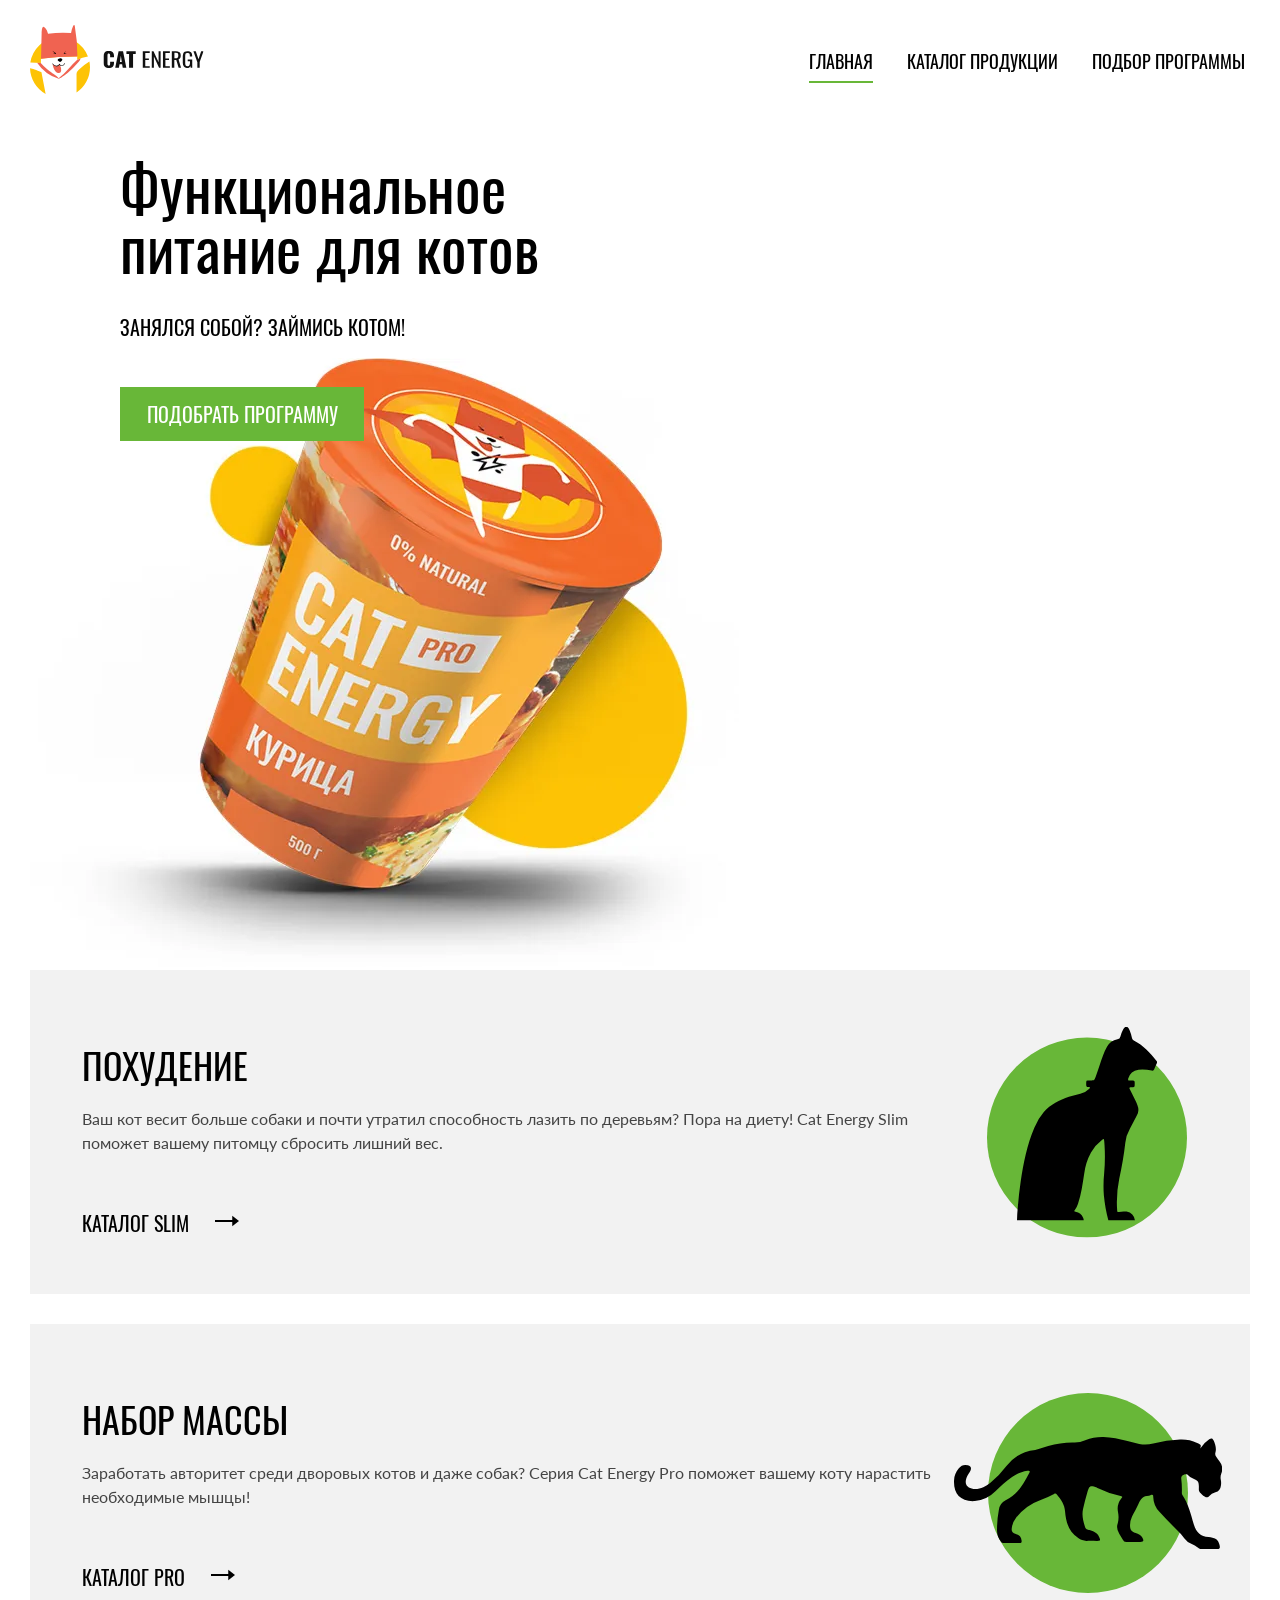
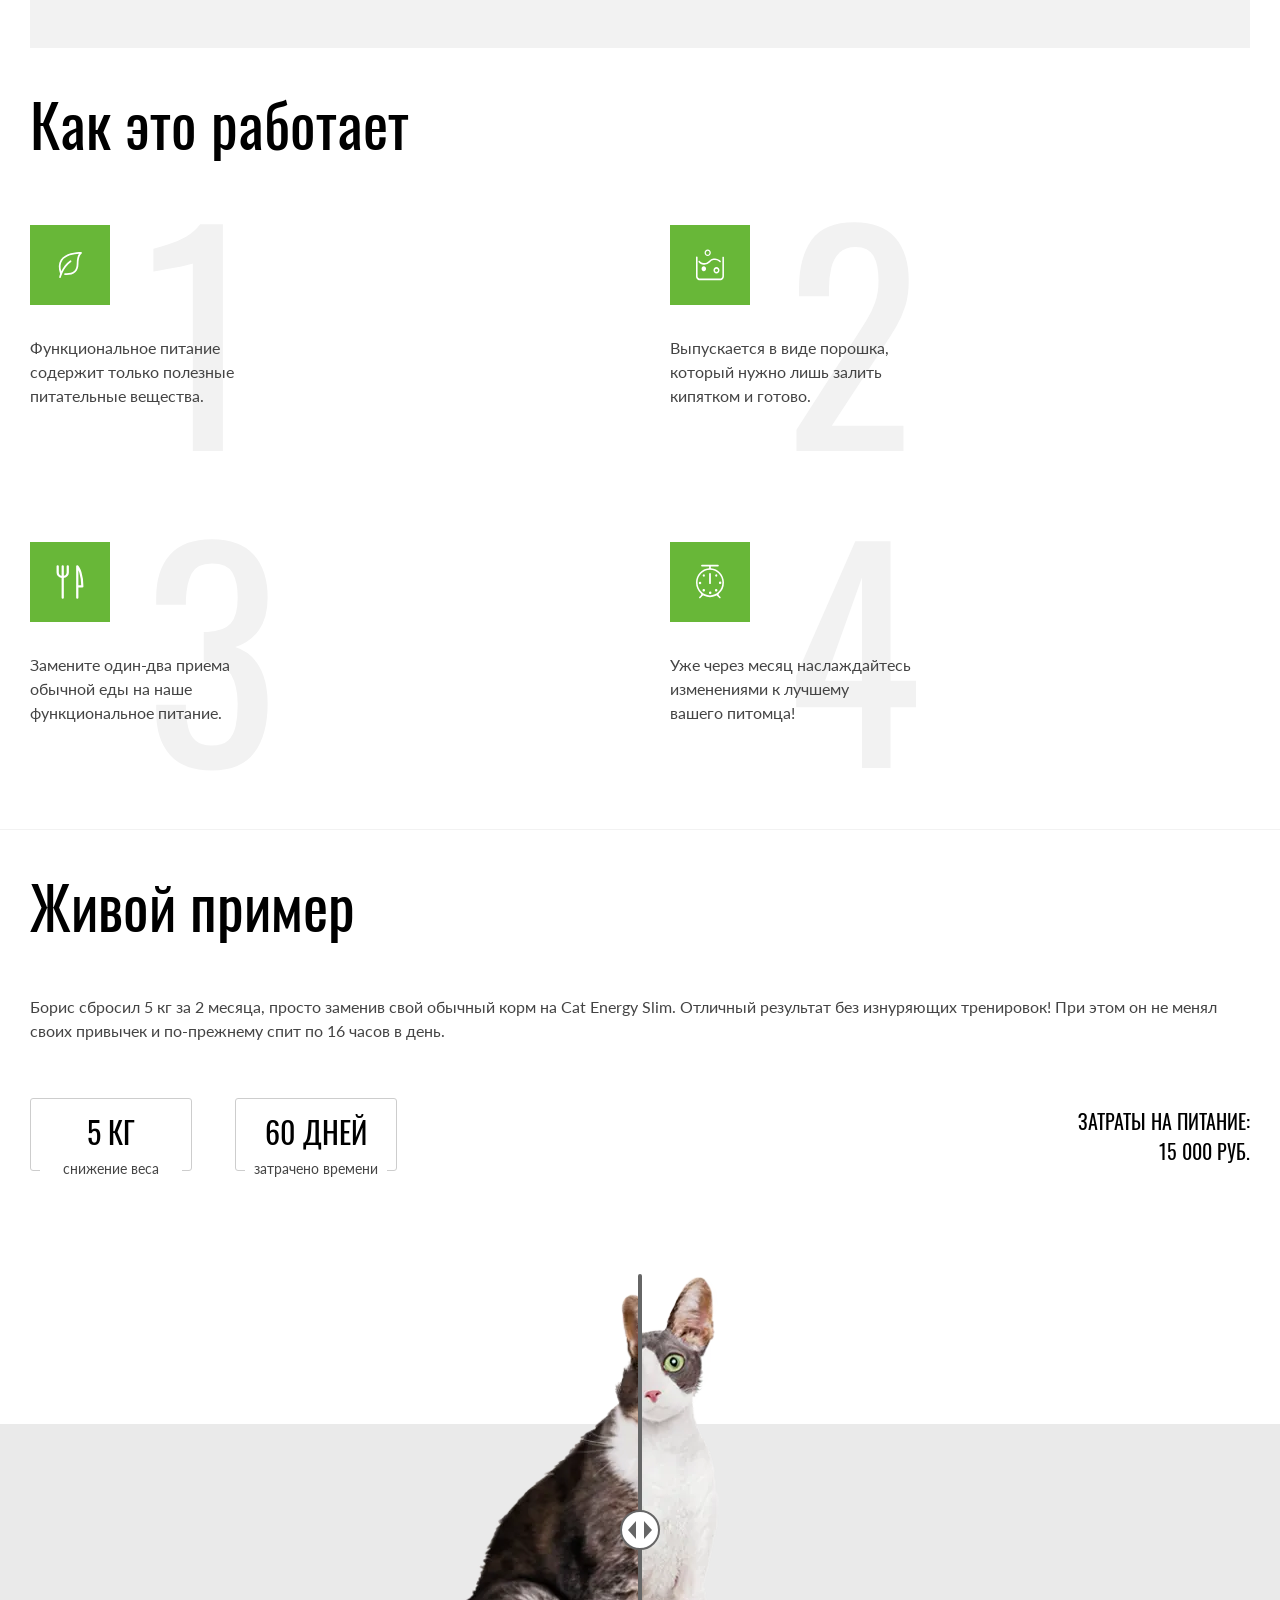
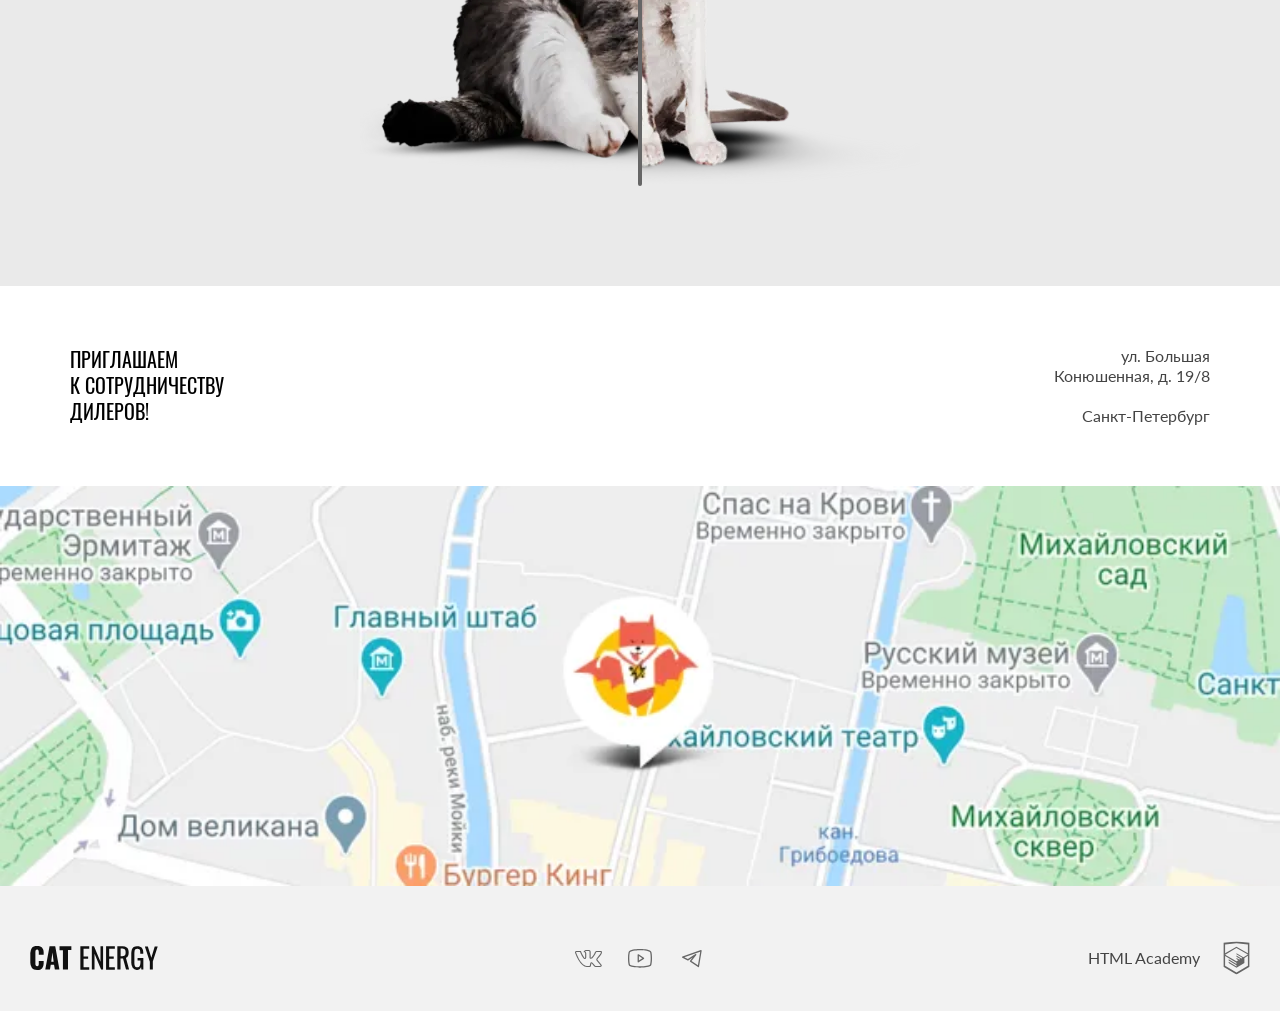
==== commit c65b5020: "Deploying to gh-pages from @ dzhemal-maraneli/2424041-cat-energy-31@37d007604a293113c9eed3e27d3d3642" ====
--- a/index.html
+++ b/index.html
@@ -1 +1 @@
-<!DOCTYPE html><html class="page" lang="ru"><head><meta charset="UTF-8"><title>Cat Enegry | Главная страница</title><meta name="viewport" content="width=device-width,initial-scale=1"><link rel="icon" href="favicon.ico"><link rel="icon" type="image/svg+xml" href="favicons/favicon.svg"><link rel="icon" type="image/png" sizes="16x16" href="favicons/favicon-16x16.png"><link rel="icon" type="image/png" sizes="32x32" href="favicons/favicon-32x32.png"><link rel="apple-touch-icon" sizes="180x180" href="favicons/apple-touch-icon.png"><link rel="mask-icon" href="favicons/safari-pinned-tab.svg" color="#5bbad5"><link rel="manifest" href="site.webmanifest"><link rel="stylesheet" href="styles/styles.css"><script src="scripts/index.js" defer="defer"></script></head><body class="page__body page__body--hero"><header class="header"><div class="header__container container"><a class="header__logo" href="#"><picture><source media="(min-width: 1440px)" width="70" height="59" type="image/svg+xml" srcset="images/logo/logo-desktop.svg"><source media="(min-width: 768px)" width="60" height="50" type="image/svg+xml" srcset="images/logo/logo-tablet.svg"><img class="header__logo-img" src="images/logo/logo-mobile.svg" width="33" height="38" alt="Графический логотип сайта Cat Enegry."></picture><img class="header__logo-text" src="images/logo/logo-text.svg" width="101" height="20" alt="Словесный логотип сайта Cat Enegry."></a><nav class="nav nav--opened"><button class="nav__burger" type="button"><span class="visually-hidden">Открыть меню</span> <span class="nav__burger-line"></span></button><ul class="nav__list nav__list--has-background"><li class="nav__item"><a class="nav__link nav__link--curent" href="#">Главная</a></li><li class="nav__item"><a class="nav__link" href="catalog.html">Каталог продукции</a></li><li class="nav__item"><a class="nav__link" href="#">Подбор программы</a></li></ul></nav></div></header><main class="main-page"><section class="hero"><div class="hero__container container"><h1 class="visually-hidden">Сайт по продаже функционального питания для котов.</h1><div class="hero__content"><h2 class="hero__title main-title">Функциональное<br>питание для котов</h2><p class="hero__text">Занялся собой? Займись котом!</p><a class="hero__link button" href="#">Подобрать программу</a></div><picture><source media="(min-width: 1440px)" width="522" height="499" type="image/png" srcset="images/hero/hero-product-desktop@1x.png, images/hero/hero-product-desktop@2x.png 2x"><source media="(min-width: 768px)" width="709" height="609" type="image/png" srcset="images/hero/hero-product-tablet@1x.png, images/hero/hero-product-tablet@2x.png 2x"><img class="hero__img" src="images/hero/hero-product-mobile@1x.png" srcset="images/hero/hero-product-mobile@2x.png 2x" width="280" height="270" alt="Изображение функционального питания для котов со вкусом курицы."></picture></div></section><section class="programs"><div class="container"><h2 class="visually-hidden">Наши программы</h2><ul class="programs__list"><li class="programs__item programs__item--weight-loss"><h3 class="programs__title">Похудение</h3><p class="programs__text main-text">Ваш кот весит больше собаки и почти утратил способность лазить по деревьям? Пора на диету! Cat Energy Slim поможет вашему питомцу сбросить лишний вес.</p><a class="programs__link" href="#">Каталог slim</a></li><li class="programs__item programs__item--weight-gain"><h3 class="programs__title">Набор массы</h3><p class="programs__text main-text">Заработать авторитет среди дворовых котов и даже собак? Серия Cat Energy Pro поможет вашему коту нарастить необходимые мышцы!</p><a class="programs__link" href="#">Каталог pro</a></li></ul></div></section><section class="process"><div class="container"><h2 class="process__title main-title">Как это работает</h2><ul class="process__list"><li class="process__item process__item--compound"><p class="process__text main-text">Функциональное питание содержит только полезные питательные вещества.</p></li><li class="process__item process__item--form"><p class="process__text main-text">Выпускается в виде порошка, который нужно лишь залить кипятком и готово.</p></li><li class="process__item process__item--meal"><p class="process__text main-text">Замените один-два приема обычной еды на наше функциональное питание.</p></li><li class="process__item process__item--time"><p class="process__text main-text">Уже через месяц наслаждайтесь изменениями к лучшему вашего&nbsp;питомца!</p></li></ul></div></section><section class="example"><div class="example__container container"><div class="example__content"><h2 class="example__title main-title">Живой пример</h2><p class="example__text main-text">Борис сбросил 5 кг за 2 месяца, просто заменив свой обычный корм на Cat Energy Slim. Отличный результат без изнуряющих тренировок! При этом он не менял своих привычек и по-прежнему спит по 16 часов в день.</p><ul class="example__list"><li class="example__item"><span class="example__item-count">5 кг</span> <span class="example__item-text main-text">снижение веса</span></li><li class="example__item"><span class="example__item-count">60 дней</span> <span class="example__item-text main-text">затрачено времени</span></li></ul><div class="example__row"><span class="example__cost-text">Затраты на питание:</span> <span class="example__cost-price">15&nbsp;000 руб.</span></div></div><div class="example__result slider" style="--curtain-place: 0.5;"><picture><source media="(min-width: 768px)" width="560" height="512" type="image/png" srcset="images/slider/result-before-tablet-desktop@1x.png, images/slider/result-before-tablet-desktop@2x.png 2x"><img class="example__result-img example__result-img--before" src="images/slider/result-before-mobile@1x.png" srcset="images/slider/result-before-mobile@2x.png 2x" width="280" height="256" alt="Результат до."></picture><button class="example__result-divider slider__divider" type="button"><span class="visually-hidden">Слайдер результата до и после</span> <svg class="example__result-slider-icon" width="24" height="28"><use href="../../icons/stack.svg#slider-icon"></use></svg></button><picture><source media="(min-width: 768px)" width="560" height="512" type="image/png" srcset="images/slider/result-after-tablet-desktop@1x.png, images/slider/result-after-tablet-desktop@2x.png 2x"><img class="example__result-img example__result-img--after" src="images/slider/result-after-mobile@1x.png" srcset="images/slider/result-after-mobile@2x.png 2x" width="280" height="256" alt="Результат после."></picture></div></div></section><section class="contact"><div class="contact__container container"><h2 class="visually-hidden">Наш адрес</h2><div class="contact__content"><h3 class="contact__title">Приглашаем к&nbsp;сотрудничеству дилеров!</h3><address class="contact__address"><p class="contact__street main-text">ул. Большая Конюшенная, д. 19/8</p><p class="contact__city main-text">Санкт-Петербург</p></address></div></div><div class="contact__map-wrapper"><script async src="https://api-maps.yandex.ru/services/constructor/1.0/js/?um=constructor%3A7c726cf5da68c88d5fe57c1114a2b63325893433a9f94aaefe97ffcf0dd673b6&amp;lang=ru_RU&amp;scroll=true"></script></div></section></main><footer class="footer"><div class="footer__container container"><a class="footer__logo" href="index.html"><img class="logo-text" src="images/logo/logo-footer.svg" width="128" height="24" alt="Словесный логотип сайта Cat Enegry."></a><ul class="social"><li class="social__item"><a class="social__link social__link--vk" href="https://vk.com/htmlacademy" target="_blank" rel="noreferrer noopener"><span class="visually-hidden">Перейти в нашу группу во вконтакте.</span></a></li><li class="social__item"><a class="social__link social__link--youtube" href="https://www.youtube.com/user/htmlacademyru" target="_blank" rel="noreferrer noopener"><span class="visually-hidden">Перейти на наш ютуб-канал.</span></a></li><li class="social__item"><a class="social__link social__link--telegram" href="https://t.me/htmlacademy" target="_blank" rel="noreferrer noopener"><span class="visually-hidden">Перейти в наш телеграмм.</span></a></li></ul><a class="footer__academy-logo" href="https://htmlacademy.ru/intensive/adaptive" target="_blank" rel="noreferrer noopener"><span class="footer__academy-logo-text">HTML Academy</span></a></div></footer></body></html>+<!DOCTYPE html><html class="page" lang="ru"><head><meta charset="UTF-8"><title>Cat Enegry | Главная страница</title><meta name="viewport" content="width=device-width,initial-scale=1"><link rel="icon" href="favicon.ico"><link rel="icon" type="image/svg+xml" href="favicons/favicon.svg"><link rel="icon" type="image/png" sizes="16x16" href="favicons/favicon-16x16.png"><link rel="icon" type="image/png" sizes="32x32" href="favicons/favicon-32x32.png"><link rel="apple-touch-icon" sizes="180x180" href="favicons/apple-touch-icon.png"><link rel="mask-icon" href="favicons/safari-pinned-tab.svg" color="#5bbad5"><link rel="manifest" href="site.webmanifest"><link rel="stylesheet" href="styles/styles.css"><link rel="preload" as="font" href="fonts/lato/Lato-Regular.woff2"><link rel="preload" as="font" href="fonts/oswald/oswaldregular.woff2"><script src="scripts/index.js" defer="defer"></script></head><body class="page__body"><header class="header"><div class="header__container container"><a class="header__logo link" href="index.html"><picture><source media="(min-width: 1440px)" width="70" height="59" type="image/svg+xml" srcset="images/logo/logo-desktop.svg"><source media="(min-width: 768px)" width="60" height="50" type="image/svg+xml" srcset="images/logo/logo-tablet.svg"><img class="header__logo-img" src="images/logo/logo-mobile.svg" width="33" height="38" alt="Графический логотип сайта Cat Enegry."></picture><img class="header__logo-text" src="images/logo/logo-text.svg" width="101" height="20" alt="Словесный логотип сайта Cat Enegry."></a><nav class="nav nav--opened nav--no-js"><button class="nav__burger nav__burger--active" type="button"><span class="visually-hidden">Открыть меню</span> <span class="nav__burger-line"></span></button><ul class="nav__list nav__list--has-background"><li class="nav__item"><a class="nav__link nav__link--curent link" href="#">Главная</a></li><li class="nav__item"><a class="nav__link link" href="catalog.html">Каталог продукции</a></li><li class="nav__item"><a class="nav__link link" href="programs.html">Подбор программы</a></li></ul></nav></div></header><main class="page__main"><h1 class="visually-hidden">Сайт по продаже функционального питания для котов.</h1><section class="hero"><div class="hero__container container"><h2 class="hero__title main-title">Функциональное питание для котов</h2><p class="hero__text">Занялся собой? Займись котом!</p><a class="hero__link link button" href="programs.html">Подобрать программу</a><div class="hero__img-wrapper"><picture><source media="(min-width: 1440px)" width="552" height="499" type="image/webp" srcset="images/hero/hero-product-desktop@1x.webp, images/hero/hero-product-desktop@2x.webp 2x"><source media="(min-width: 768px)" width="709" height="609" type="image/webp" srcset="images/hero/hero-product-tablet@1x.webp, images/hero/hero-product-tablet@2x.webp 2x"><source type="image/webp" srcset="images/hero/hero-product-mobile@1x.webp, images/hero/hero-product-mobile@2x.webp 2x"><source media="(min-width: 1440px)" width="552" height="499" type="image/png" srcset="images/hero/hero-product-desktop@1x.png, images/hero/hero-product-desktop@2x.png 2x"><source media="(min-width: 768px)" width="709" height="609" type="image/png" srcset="images/hero/hero-product-tablet@1x.png, images/hero/hero-product-tablet@2x.png 2x"><img class="hero__img" src="images/hero/hero-product-mobile@1x.png" srcset="images/hero/hero-product-mobile@2x.png 2x" width="280" height="270" alt="Изображение функционального питания для котов со вкусом курицы."></picture></div></div></section><section class="programs"><div class="container"><h2 class="visually-hidden">Наши программы</h2><ul class="programs__list"><li class="programs__item programs__item--weight-loss"><h3 class="programs__title">Похудение</h3><p class="programs__text main-text">Ваш кот весит больше собаки и почти утратил способность лазить по деревьям? Пора на диету! Cat Energy Slim поможет вашему питомцу сбросить лишний вес.</p><a class="programs__link link" href="catalog-slim.html">Каталог slim</a></li><li class="programs__item programs__item--weight-gain"><h3 class="programs__title">Набор массы</h3><p class="programs__text main-text">Заработать авторитет среди дворовых котов и даже собак? Серия Cat Energy Pro поможет вашему коту нарастить необходимые мышцы!</p><a class="programs__link link" href="catalog-pro.hrml">Каталог pro</a></li></ul></div></section><section class="process"><div class="container"><h2 class="process__title main-title">Как это работает</h2><ul class="process__list"><li class="process__item process__item--compound"><p class="process__text main-text">Функциональное питание содержит только полезные питательные вещества.</p></li><li class="process__item process__item--form"><p class="process__text main-text">Выпускается в виде порошка, который нужно лишь залить кипятком и готово.</p></li><li class="process__item process__item--meal"><p class="process__text main-text">Замените один-два приема обычной еды на наше функциональное питание.</p></li><li class="process__item process__item--time"><p class="process__text main-text">Уже через месяц наслаждайтесь изменениями к лучшему вашего&nbsp;питомца!</p></li></ul></div></section><section class="example"><div class="example__container container"><div class="example__content"><h2 class="example__title main-title">Живой пример</h2><p class="example__text main-text">Борис сбросил 5 кг за 2 месяца, просто заменив свой обычный корм на Cat Energy Slim. Отличный результат без изнуряющих тренировок! При этом он не менял своих привычек и по-прежнему спит по 16 часов в день.</p><ul class="example__list"><li class="example__item"><span class="example__item-count">5 кг</span> <span class="example__item-text main-text">снижение веса</span></li><li class="example__item"><span class="example__item-count">60 дней</span> <span class="example__item-text main-text">затрачено времени</span></li></ul><div class="example__row"><span class="example__cost-text">Затраты на питание:</span> <span class="example__cost-price">15&nbsp;000 руб.</span></div></div><div class="example__result slider" style="--curtain-place: 0.5;"><picture><source media="(min-width: 768px)" width="560" height="512" type="image/webp" srcset="images/slider/result-before-tablet-desktop@1x.webp, images/slider/result-before-tablet-desktop@2x.webp 2x"><source type="image/webp" srcset="images/slider/result-before-mobile@1x.webp, images/slider/result-before-mobile@2x.webp 2x"><source media="(min-width: 768px)" width="560" height="512" type="image/png" srcset="images/slider/result-before-tablet-desktop@1x.png, images/slider/result-before-tablet-desktop@2x.png 2x"><img class="example__result-img example__result-img--before" src="images/slider/result-before-mobile@1x.png" srcset="images/slider/result-before-mobile@2x.png 2x" width="280" height="256" alt="Результат до."></picture><div class="example__result-divider slider__divider"><button class="example__result-divider-button slider__divider-button" type="button"><span class="visually-hidden">Слайдер результата до и после</span></button></div><picture><source media="(min-width: 768px)" width="560" height="512" type="image/webp" srcset="images/slider/result-after-tablet-desktop@1x.webp, images/slider/result-after-tablet-desktop@2x.webp 2x"><source type="image/webp" srcset="images/slider/result-after-mobile@1x.webp, images/slider/result-after-mobile@2x.webp 2x"><source media="(min-width: 768px)" width="560" height="512" type="image/png" srcset="images/slider/result-after-tablet-desktop@1x.png, images/slider/result-after-tablet-desktop@2x.png 2x"><img class="example__result-img example__result-img--after" src="images/slider/result-after-mobile@1x.png" srcset="images/slider/result-after-mobile@2x.png 2x" width="280" height="256" alt="Результат после."></picture></div></div></section><section class="contact"><div class="contact__container container"><h2 class="visually-hidden">Наш адрес</h2><div class="contact__content"><h3 class="contact__title">Приглашаем к&nbsp;сотрудничеству дилеров!</h3><address class="contact__address"><p class="contact__street main-text">ул. Большая Конюшенная, д. 19/8</p><p class="contact__city main-text">Санкт-Петербург</p></address></div></div><div class="contact__map-wrapper"><script async src="https://api-maps.yandex.ru/services/constructor/1.0/js/?um=constructor%3A7c726cf5da68c88d5fe57c1114a2b63325893433a9f94aaefe97ffcf0dd673b6&amp;lang=ru_RU&amp;scroll=true"></script></div></section></main><footer class="footer"><div class="footer__container container"><a class="footer__logo" href="index.html"><img class="logo-text" src="images/logo/logo-footer.svg" width="128" height="24" alt="Словесный логотип сайта Cat Enegry."></a><ul class="social"><li class="social__item"><a class="social__link social__link--vk" href="https://vk.com/htmlacademy" target="_blank" rel="noreferrer noopener"><span class="visually-hidden">Перейти в нашу группу во вконтакте.</span></a></li><li class="social__item"><a class="social__link social__link--youtube" href="https://www.youtube.com/user/htmlacademyru" target="_blank" rel="noreferrer noopener"><span class="visually-hidden">Перейти на наш ютуб-канал.</span></a></li><li class="social__item"><a class="social__link social__link--telegram" href="https://t.me/htmlacademy" target="_blank" rel="noreferrer noopener"><span class="visually-hidden">Перейти в наш телеграмм.</span></a></li></ul><a class="footer__academy-logo link" href="https://htmlacademy.ru/intensive/adaptive" target="_blank" rel="noreferrer noopener"><span class="footer__academy-logo-text">HTML Academy</span></a></div></footer></body></html>
--- a/styles/styles.css
+++ b/styles/styles.css
@@ -1 +1 @@
-@font-face{font-family:Lato;font-weight:400;font-style:normal;font-display:swap;src:url(../fonts/lato/Lato-Regular.woff2)format("woff2")}@font-face{font-family:Oswald;font-weight:400;font-style:normal;font-display:swap;src:url(../fonts/oswald/oswaldregular.woff2)format("woff2")}*,:before,:after{box-sizing:border-box}.visually-hidden{white-space:nowrap;-webkit-clip-path:inset(100%);clip-path:inset(100%);clip:rect(0 0 0 0);border:0;width:1px;height:1px;margin:-1px;padding:0;position:absolute;overflow:hidden}body{color:#000;min-width:320px;min-height:100%;margin:0;font-family:Oswald,sans-serif;font-size:20px;font-weight:400;line-height:24px}img{object-fit:contain;max-width:100%}.page__body--hero:before{content:"";z-index:-1;background-color:#68b738d9;width:100%;height:302px;position:absolute;top:66px;left:0}@media (width>=768px){.page__body--hero:before{display:none}}@media (width>=1440px){.page__body--hero:before{width:50%;height:695px;display:block;top:0;left:auto;right:0}}.page__body--hero:after{content:"";z-index:-2;background-image:-webkit-image-set(url(../images/backgrounds/hero-background-mobile@1x.jpg) 1x type("image/png"),url(../images/backgrounds/hero-background-mobile@2x.jpg) 2x type("image/png"));background-image:image-set("../images/backgrounds/hero-background-mobile@1x.jpg" 1x type("image/png"),"../images/backgrounds/hero-background-mobile@2x.jpg" 2x type("image/png"));background-position:50%;background-repeat:no-repeat;background-size:cover;width:100%;height:302px;position:absolute;top:66px;left:0}@media (width>=768px){.page__body--hero:after{display:none}}@media (width>=1440px){.page__body--hero:after{background-image:-webkit-image-set(url(../images/backgrounds/hero-background-desktop@1x.jpg) 1x type("image/png"),url(../images/backgrounds/hero-background-desktop@2x.jpg) 2x type("image/png"));background-image:image-set("../images/backgrounds/hero-background-desktop@1x.jpg" 1x type("image/png"),"../images/backgrounds/hero-background-desktop@2x.jpg" 2x type("image/png"));background-position:0;width:50%;height:695px;display:block;top:0;left:auto;right:0}}.container{margin:0 auto;padding:0 20px}@media (width>=768px){.container{padding:0 30px}}@media (width>=1440px){.container{max-width:1440px;padding:0 110px}}.button{text-align:center;color:#fff;cursor:pointer;background-color:#68b738;border:none;padding:10px;font-size:16px;line-height:20px}.main-title{color:#000;font-size:36px;font-weight:400;line-height:40px;position:relative}@media (width>=768px){.main-title{font-size:60px;line-height:60px}}.second-title{font-size:24px;font-weight:400;line-height:24px;display:inline-block;position:relative}.second-title:before{content:"";background-color:#68b738;width:100vw;height:2px;position:absolute;top:9px;left:calc(100% + 40px)}@media (width>=768px){.second-title:before{top:14px}}@media (width>=1440px){.second-title:before{top:18px}}.second-title:after{content:"";background-color:#68b738;width:100vw;height:2px;display:none;position:absolute;top:9px;right:100%}@media (width>=768px){.second-title:after{display:block;top:14px}}@media (width>=1440px){.second-title:after{top:18px;right:calc(100% + 40px)}}@media (width>=768px){.second-title{padding-left:40px;font-size:32px;line-height:32px}}@media (width>=1440px){.second-title{padding-left:0;font-size:40px;line-height:40px}}.main-text{color:#444;font-family:Lato,sans-serif;font-size:14px;line-height:18px}@media (width>=768px){.main-text{font-size:16px;line-height:24px}}.header{padding:13px 0 15px;position:relative}@media (width>=768px){.header{padding:25px 0 0}}@media (width>=1440px){.header{padding:55px 0 0}}.header__container{justify-content:space-between;align-items:center;display:flex}.header__logo{justify-content:space-between;align-items:center;gap:13px;min-width:190px;text-decoration:none;display:flex}@media (width>=768px){.header__logo{justify-content:flex-start}}.header__logo-img{display:block}@media (width>=1440px){.header__logo-text{width:118px;height:21px}}.nav__burger{cursor:pointer;background-color:#0000;border:none;border-radius:10px;justify-content:flex-end;align-items:center;width:44px;height:44px;margin:-20px 0;padding:0;display:flex}@media (width>=768px){.nav__burger{display:none}}.nav__burger-line{background-color:#000;width:24px;height:2px;position:relative}.nav__burger-line:before{content:"";background-color:#000;width:24px;height:2px;position:absolute;top:-8px;left:50%;transform:translate(-50%)}.nav__burger-line:after{content:"";background-color:#000;width:24px;height:2px;position:absolute;top:8px;left:50%;transform:translate(-50%)}.nav__list{z-index:10;background-color:#fff;width:100vw;margin:0;padding:0;list-style:none;display:none;position:absolute;top:100%;left:0}@media (width>=768px){.nav__list{flex-wrap:wrap;align-items:center;gap:33px;width:auto;max-width:475px;padding-right:4px;display:flex;position:static}}@media (width>=1440px){.nav__list{max-width:520px}.nav__list--has-background{color:#fff;background-color:#0000}.nav__list--has-background .nav__link--curent:before{background-color:#fff}}.nav__item{text-align:center;border-top:1px solid #d9d9d9;padding:22px 15px}@media (width>=768px){.nav__item{border:none;padding:0}}.nav__item:last-child{border-bottom:1px solid #d9d9d9}@media (width>=768px){.nav__item:last-child{border:none}}.nav__link{color:inherit;text-transform:uppercase;font-size:20px;line-height:20px;text-decoration:none;position:relative}@media (width>=768px){.nav__link{padding-bottom:8px;font-size:18px;line-height:24px}.nav__link--curent:before{content:"";background-color:#68b738;width:100%;height:2px;position:absolute;bottom:0;left:50%;transform:translate(-50%)}}@media (width>=1440px){.nav__link{font-size:20px;line-height:20px}}.hero{height:480px;padding-top:27px;position:relative}@media (width>=768px){.hero{height:875px;padding-top:65px}}@media (width>=1440px){.hero{height:580px;padding-top:110px}}.hero__container{height:100%}.hero__content{text-align:center;flex-direction:column;height:100%;display:flex}@media (width>=768px){.hero__content{text-align:left;padding-left:90px}}@media (width>=1440px){.hero__content{max-width:50%;padding-left:80px}}.hero__title{color:#fff;margin:0 0 25px;line-height:36px}@media (width>=768px){.hero__title{color:#000;margin-bottom:40px;line-height:60px}}.hero__text{color:#fff;text-transform:uppercase;margin:0 0 auto;font-size:14px;line-height:14px}@media (width>=768px){.hero__text{color:#000;margin-bottom:50px;font-size:20px;line-height:20px}}@media (width>=1440px){.hero__text{margin-bottom:52px}}.hero__link{color:#fff;text-transform:uppercase;text-decoration:none;display:block}@media (width>=768px){.hero__link{max-width:244px;padding:14px 26px;font-size:20px;line-height:26px}}.hero__img{position:absolute;bottom:45px;left:50%;transform:translate(-50%)}@media (width>=768px){.hero__img{z-index:-1;bottom:0}}@media (width>=1440px){.hero__img{bottom:52px;left:40%;transform:none}}.programs{padding:20px 0}@media (width>=768px){.programs{padding-top:0;padding-bottom:45px}}@media (width>=1440px){.programs{padding-top:82px;padding-bottom:71px}}.programs__list{flex-direction:column;gap:20px;margin:0;padding:0;list-style:none;display:flex}@media (width>=768px){.programs__list{gap:30px}}@media (width>=1440px){.programs__list{flex-flow:wrap;gap:80px}}.programs__item{background-color:#f2f2f2;padding:30px 20px 18px;position:relative}@media (width>=768px){.programs__item{padding:77px 315px 54px 52px}}@media (width>=1440px){.programs__item{max-width:570px;padding:77px 52px 55px}}.programs__item--weight-loss:before{content:"";background-image:url(../icons/stack.svg#weight-loss-icon);background-position:50%;background-repeat:no-repeat;background-size:cover;width:50px;height:53px;position:absolute;top:21px;left:20px}@media (width>=768px){.programs__item--weight-loss:before{width:200px;height:211px;top:50%;left:auto;right:63px;transform:translateY(-50%)}}@media (width>=1440px){.programs__item--weight-loss:before{width:100px;height:106px;top:41px;left:52px;transform:none}}.programs__item--weight-gain:before{content:"";background-image:url(../icons/stack.svg#weight-gain-icon);background-position:50%;background-repeat:no-repeat;background-size:cover;width:67px;height:50px;position:absolute;top:24px;left:12px}@media (width>=768px){.programs__item--weight-gain:before{width:268px;height:200px;top:52%;left:auto;right:28px;transform:translateY(-50%)}}@media (width>=1440px){.programs__item--weight-gain:before{width:134px;height:100px;top:47px;left:33px;transform:none}}.programs__title{text-transform:uppercase;margin:0 0 29px;padding-left:70px;font-size:24px;font-weight:400;line-height:37px}@media (width>=768px){.programs__title{margin-bottom:24px;padding-left:0;font-size:36px;line-height:36px}}@media (width>=1440px){.programs__title{margin-bottom:73px;padding-left:162px}}.programs__text{margin:0;padding-bottom:36px;position:relative}@media (width>=768px){.programs__text{padding-bottom:52px}}@media (width>=1440px){.programs__text{padding-bottom:27px}}.programs__text:before{content:"";background-color:#d9d9d9;width:100%;height:1px;position:absolute;bottom:15px;left:0}@media (width>=768px){.programs__text:before{display:none}}.programs__link{color:#000;text-transform:uppercase;padding:4px 47px 4px 0;font-size:16px;line-height:16px;text-decoration:none;display:inline-block;position:relative}@media (width>=768px){.programs__link{font-size:20px;line-height:25px}}.programs__link:after{content:"";background-image:url(../icons/stack.svg#arrow-icon);background-position:-8px;background-repeat:no-repeat;background-size:cover;width:32px;height:12px;transition:background-position .3s;position:absolute;top:25%;left:calc(100% - 30px)}@media (width>=768px){.programs__link:after{left:calc(100% - 20px)}}.programs__link:hover:after{background-position:0}.process{padding-bottom:50px}@media (width>=768px){.process{border-bottom:1px solid #f2f2f2;padding-bottom:47px}}@media (width>=1440px){.process{border-bottom:none;padding-bottom:69px}}.process__title{margin:0 0 40px}@media (width>=768px){.process__title{margin-bottom:32px}}.process__list{counter-reset:number 0;grid-template-columns:1fr;gap:20px;margin:0;padding:0;list-style:none;display:grid}@media (width>=768px){.process__list{grid-template-columns:repeat(2,1fr);gap:37px 60px}}@media (width>=1440px){.process__list{grid-template-columns:repeat(4,1fr);column-gap:80px}}.process__item{counter-increment:number 1;align-items:center;gap:20px;display:flex;position:relative}@media (width>=768px){.process__item{flex-direction:column;align-items:flex-start;gap:31px;min-height:280px;padding-top:40px}.process__item:after{content:counter(number);z-index:-1;color:#f2f2f2;font-size:280px;line-height:280px;position:absolute;top:0;left:115px}}.process__item--compound:before,.process__item--form:before,.process__item--meal:before,.process__item--time:before{content:"";background-repeat:no-repeat;background-size:cover;width:60px;height:60px}@media (width>=768px){.process__item--compound:before,.process__item--form:before,.process__item--meal:before,.process__item--time:before{width:80px;height:80px}}.process__item--compound:before{background-image:url(../icons/stack.svg#process-compound-icon)}.process__item--form:before{background-image:url(../icons/stack.svg#process-form-icon)}.process__item--meal:before{background-image:url(../icons/stack.svg#process-meal-icon)}.process__item--time:before{background-image:url(../icons/stack.svg#process-time-icon)}.process__text{max-width:200px;margin:0}@media (width>=768px){.process__text{max-width:245px}}.example{background:#eaeaea;padding:25px 0 40px}@media (width>=768px){.example{background:linear-gradient(0deg,#eaeaea 462px,#fff 462px);padding:45px 0 100px}}@media (width>=1440px){.example{padding:0 0 70px}}.example__container{flex-direction:column;gap:20px;display:flex}@media (width>=768px){.example__container{gap:100px}}@media (width>=1440px){.example__container{flex-direction:row;justify-content:space-between;align-items:flex-start}}.example__content{grid-template-rows:repeat(4,auto);display:grid}@media (width>=768px){.example__content{grid-template-rows:repeat(3,auto);grid-template-columns:repeat(3,1fr)}}@media (width>=1440px){.example__content{grid-template-rows:repeat(4,auto);grid-template-columns:1fr 1fr;max-width:432px}}.example__title{grid-area:1/1/2/-1;margin:0 0 40px}@media (width>=768px){.example__title{margin-bottom:60px}}@media (width>=1440px){.example__title{margin-bottom:146px}}.example__text{grid-area:2/1/3/-1;margin:0 0 18px}@media (width>=768px){.example__text{margin-bottom:55px}}@media (width>=1440px){.example__text{margin-bottom:70px}}.example__list{grid-area:3/1/4/-1;justify-content:space-around;align-items:center;gap:32px;margin:0 0 29px;padding:0;list-style:none;display:flex}@media (width>=768px){.example__list{grid-column:1/3;justify-content:flex-start;gap:43px;margin-bottom:0}}@media (width>=1440px){.example__list{margin-bottom:52px}}.example__item{text-align:center;border:1px solid #cdcdcd;border-radius:3px;justify-self:center;width:100%;max-width:124px;padding:15px;position:relative}@media (width>=768px){.example__item{max-width:162px;margin-bottom:3px;padding:14px 15px 20px;font-size:30px;line-height:37px}}.example__item-count{text-transform:uppercase;font-size:24px;line-height:24px}@media (width>=768px){.example__item-count{font-size:30px;line-height:37px}}.example__item-text{background-color:#eaeaea;width:100%;max-width:87px;height:30px;padding:0 5px;font-size:12px;line-height:12px;position:absolute;top:calc(100% - 8px);left:50%;transform:translate(-50%)}@media (width>=768px){.example__item-text{background-color:#fff;max-width:142px;font-size:14px;line-height:14px}}@media (width>=1440px){.example__item-text{background-color:#eaeaea}}.example__cost-text,.example__cost-price{text-transform:uppercase;font-size:14px;line-height:20px}@media (width>=768px){.example__cost-text,.example__cost-price{font-size:20px;line-height:30px}}.example__row{text-align:center;grid-area:4/1/5/-1}@media (width>=768px){.example__row{text-align:right;grid-area:3/3/4/4;place-self:center end;max-width:200px;margin-bottom:0}}@media (width>=1440px){.example__row{grid-area:4/1/5/-1;place-self:start;align-items:center;gap:63px;max-width:100%;display:flex}}.example__result{--curtain-place:.5;grid-area:5/1/6/-1;grid-template-columns:calc(var(--curtain-place)*100%)auto calc((1 - var(--curtain-place))*100%);aspect-ratio:280/256;width:min(100%,560px);margin:0 auto;display:grid;position:relative}@media (width>=1440px){.example__result{grid-area:1/2/-1/3;margin:0}}.example__result picture,.example__result source{display:contents}.example__result-img{object-fit:cover;width:100%;height:100%;display:block}.example__result-img--before{object-position:left}.example__result-img--after{object-position:right}.example__result-divider{z-index:1;cursor:pointer;background-color:#fff;border:2px solid #666;border-radius:50%;justify-content:center;align-self:center;align-items:center;width:40px;height:40px;margin:-20px;padding:0;display:flex}.example__result-divider:before{content:"";z-index:-1;background-color:#666;border-radius:2px;width:4px;height:100%;position:absolute}.contact__container{position:relative}.contact__content{background-color:#fff;grid-template-columns:1fr 1fr;column-gap:5px;padding:26px 0;display:grid}@media (width>=768px){.contact__content{grid-template-columns:165px 165px;justify-content:space-between;padding:60px 40px}}@media (width>=1440px){.contact__content{grid-template-columns:163px 157px;column-gap:87px;padding:60px 78px 60px 80px;position:absolute;top:95px;left:110px}}.contact__title{text-transform:uppercase;margin:0;font-size:16px;font-weight:400;line-height:20px}@media (width>=768px){.contact__title{font-size:20px;line-height:26px}.contact__address{text-align:right;flex-direction:column;gap:20px;display:flex}}@media (width>=1440px){.contact__address{text-align:left}}.contact__street,.contact__city{margin:0;font-style:normal;line-height:20px}.contact__map-wrapper{background-image:-webkit-image-set(url(../images/map/map-mobile@1x.jpg) 1x type("image/png"),url(../images/map/map-mobile@2x.jpg) 2x type("image/png"));background-image:image-set("../images/map/map-mobile@1x.jpg" 1x type("image/png"),"../images/map/map-mobile@2x.jpg" 2x type("image/png"));background-position:50%;background-repeat:no-repeat;background-size:cover;height:362px}@media (width>=768px){.contact__map-wrapper{background-image:-webkit-image-set(url(../images/map/map-tablet@1x.jpg) 1x type("image/png"),url(../images/map/map-tablet@2x.jpg) 2x type("image/png"));background-image:image-set("../images/map/map-tablet@1x.jpg" 1x type("image/png"),"../images/map/map-tablet@2x.jpg" 2x type("image/png"));height:400px}}@media (width>=1440px){.contact__map-wrapper{background-image:-webkit-image-set(url(../images/map/map-desktop@1x.jpg) 1x type("image/png"),url(../images/map/map-desktop@2x.jpg) 2x type("image/png"));background-image:image-set("../images/map/map-desktop@1x.jpg" 1x type("image/png"),"../images/map/map-desktop@2x.jpg" 2x type("image/png"))}}.catalog{padding:27px 0 23px}@media (width>=768px){.catalog{padding:65px 0 74px}}@media (width>=1440px){.catalog{padding:75px 0 70px}}.catalog__title{margin:0 0 41px;line-height:36px}@media (width>=768px){.catalog__title{margin-bottom:84px;line-height:60px}}.catalog__list-container{padding:0}@media (width>=768px){.catalog__list-container{padding:0 30px}}@media (width>=1440px){.catalog__list-container{padding:0 110px}}.catalog__list{margin:0;padding:0;list-style:none}@media (width>=768px){.catalog__list{grid-template-columns:1fr 1fr;gap:60px;display:grid}}@media (width>=1440px){.catalog__list{grid-template-columns:1fr 1fr 1fr 1fr;gap:63px 80px}}.catalog__item{border-top:1px solid #f2f2f2}@media (width>=768px){.catalog__item{border:none}}.catalog__item:last-child{border-bottom:1px solid #f2f2f2}@media (width>=768px){.catalog__item:last-child{border:none}.catalog__item--show-more{align-items:flex-end;display:flex}}.product-card{--pseudo-margin:23px;--pseudo-size:30px;grid-template-rows:min-content min-content 18px min-content;grid-template-columns:1fr 1fr;padding:20px 20px 25px;display:grid}@media (width>=768px){.product-card{--pseudo-margin:50px;--pseudo-size:60px;background:linear-gradient(0deg,#f2f2f2 calc(100% - 81px),#fff calc(100% - 81px));grid-template-rows:max-content min-content 1fr min-content;grid-template-columns:1fr;padding:12px 37px 40px}}@media (width>=1440px){.product-card{--pseudo-margin:38px}}.product-card--show-more{flex-direction:column;justify-content:space-between;align-items:center;width:100%;height:calc(100% - 81px);padding:25px 0;display:flex}.product-card--show-more:before{content:"";margin-bottom:var(--pseudo-margin);width:var(--pseudo-size);height:var(--pseudo-size);background-image:url(../icons/stack.svg#plus-icon);background-position:50%;background-repeat:no-repeat;background-size:cover}@media (width>=768px){.product-card--show-more{background:0 0;border:2px solid #f2f2f2;justify-content:flex-end;padding:50px 37px 40px}}.product-card__img-wrapper{grid-area:1/1/3/2;justify-content:center;align-items:center;display:flex}@media (width>=768px){.product-card__img-wrapper{grid-area:1/1/2/-1;justify-self:center;width:200px;height:210px;margin-bottom:22px}}@media (width>=1440px){.product-card__img-wrapper{width:169px;height:210px;margin-bottom:10px}.product-card__img{width:161px;height:172px}.product-card__img--size-big{width:172px;height:196px}}.product-card__link{text-decoration:none}@media (width>=768px){.product-card__link{text-align:center;justify-content:center;align-items:center;display:flex}}.product-card__title{color:#222;text-transform:uppercase;max-width:70%;margin:0 0 17px;font-size:16px;font-weight:400;line-height:20px}@media (width>=768px){.product-card__title{max-width:55%;margin-bottom:20px;font-size:20px;line-height:24px}}@media (width>=1440px){.product-card__title{max-width:100%;margin-bottom:23px}}.product-card__title--show-more{text-align:center;margin-bottom:8px}@media (width>=768px){.product-card__title--show-more{margin-bottom:23px}}.product-card__show-more-text{color:#444;margin:0 0 21px;font-family:Lato,sans-serif;font-size:12px;line-height:16px}@media (width>=768px){.product-card__show-more-text{text-align:center;max-width:90%;margin-bottom:auto;font-size:16px;line-height:18px}}@media (width>=1440px){.product-card__show-more-text{max-width:100%}}.product-card__properties{flex-direction:column;grid-area:2/2/3/3;margin:0;padding:0;list-style:none;display:flex}@media (width>=768px){.product-card__properties{grid-area:3/1/4/2;gap:7px;margin-bottom:32px}}.product-card__properties-item{justify-content:space-between;align-items:center;gap:7px;display:flex;position:relative}@media (width>=768px){.product-card__properties-item{padding-bottom:4px}.product-card__properties-item:before{content:"";background-color:#cdcdcd;width:100%;height:1px;position:absolute;bottom:0;left:50%;transform:translate(-50%)}}@media (width>=1440px){.product-card__properties-item{padding-bottom:7px}}.product-card__properties-name,.product-card__properties-value{color:#444;font-family:Lato,sans-serif;font-size:12px;line-height:16px}@media (width>=768px){.product-card__properties-name,.product-card__properties-value{font-size:16px;line-height:20px}}.product-card__order-link{text-transform:uppercase;grid-area:4/1/5/-1;text-decoration:none;display:block}@media (width>=768px){.product-card__order-link{grid-row:4/5}}.product-card__order-link--show-more{color:#444;background-color:#f2f2f2;width:100%;max-width:280px}.additional{overflow:hidden}.additional__title{margin:0 0 36px}@media (width>=768px){.additional__title{margin-bottom:80px}}@media (width>=1440px){.additional__content{justify-content:space-between;align-items:center;gap:80px;display:flex}}.additional__list{margin:0 0 35px;padding:0;list-style:none}@media (width>=768px){.additional__list{margin-bottom:70px}}@media (width>=1440px){.additional__list{width:100%;margin-bottom:0}}.additional__item{border-top:1px solid #f2f2f2;padding:12px 0 19px}@media (width>=768px){.additional__item{border:1px solid #f2f2f2;border-bottom:none;grid-template-columns:1fr max-content;gap:24px 20px;padding:26px 38px 28px;display:grid}}@media (width>=1440px){.additional__item{border-left:none;border-right:none;grid-template-columns:1fr 1fr max-content;align-items:center;column-gap:40px;padding:15px 0}}.additional__item:last-child{border-bottom:1px solid #f2f2f2}.additional__item-title{color:#222;text-transform:uppercase;margin:0 0 13px;font-size:16px;font-weight:400;line-height:16px}@media (width>=768px){.additional__item-title{margin-bottom:0;font-size:20px;line-height:20px}}.additional__properties{justify-content:space-between;align-items:center;margin-bottom:15px;display:flex}@media (width>=768px){.additional__properties{gap:49px;margin-bottom:0}}.additional__quantity,.additional__price{color:#444;line-height:14px}@media (width>=768px){.additional__quantity,.additional__price{line-height:20px}}.additional__link{text-transform:uppercase;grid-column:1/-1;text-decoration:none;display:block}@media (width>=1440px){.additional__link{grid-column:auto;min-width:245px}}.promotion{background-color:#68b738d9;flex-direction:column;align-items:center;gap:48px;padding:58px 20px 43px;display:flex;position:relative}@media (width>=768px){.promotion{flex-direction:row;justify-content:space-between;padding:57px 105px 60px 77px}}@media (width>=1440px){.promotion{flex-direction:column;gap:46px;padding:56px 40px 43px}}.promotion:before{content:"";background-image:url(../icons/stack.svg#promotion-gift-icon);background-repeat:no-repeat;background-size:cover;width:78px;height:80px}@media (width>=768px){.promotion:before{width:80px;height:82px}}.promotion:after{content:"";z-index:-1;background-image:-webkit-image-set(url(../images/backgrounds/promotion-background-mobile@1x.jpg) 1x type("image/png"),url(../images/backgrounds/promotion-background-mobile@2x.jpg) 2x type("image/png"));background-image:image-set("../images/backgrounds/promotion-background-mobile@1x.jpg" 1x type("image/png"),"../images/backgrounds/promotion-background-mobile@2x.jpg" 2x type("image/png"));background-position:50%;background-repeat:no-repeat;background-size:cover;width:100%;height:100%;position:absolute;top:0;left:0}@media (width>=768px){.promotion:after{background-image:-webkit-image-set(url(../images/backgrounds/promotion-background-tablet@1x.jpg) 1x type("image/png"),url(../images/backgrounds/promotion-background-tablet@2x.jpg) 2x type("image/png"));background-image:image-set("../images/backgrounds/promotion-background-tablet@1x.jpg" 1x type("image/png"),"../images/backgrounds/promotion-background-tablet@2x.jpg" 2x type("image/png"))}}@media (width>=1440px){.promotion:after{background-image:-webkit-image-set(url(../images/backgrounds/promotion-background-mobile@1x.jpg) 1x type("image/png"),url(../images/backgrounds/promotion-background-mobile@2x.jpg) 2x type("image/png"));background-image:image-set("../images/backgrounds/promotion-background-mobile@1x.jpg" 1x type("image/png"),"../images/backgrounds/promotion-background-mobile@2x.jpg" 2x type("image/png"))}}.promotion__text{color:#fff;text-align:center;max-width:180px;margin:0;font-family:Lato,sans-serif;font-size:16px;line-height:20px}@media (width>=768px){.promotion__text{text-align:left}}@media (width>=1440px){.promotion__text{text-align:center;max-width:225px}}.subscribe{padding:40px 0;overflow:hidden}@media (width>=768px){.subscribe{padding:80px 0}}@media (width>=1440px){.subscribe{padding:96px 0 104px}}.subscribe-title{margin:0 0 32px}@media (width>=768px){.subscribe-title{margin-bottom:66px}}@media (width>=1440px){.subscribe-title{margin-bottom:72px}}@media (width>=768px){.subscribe__content{padding:0 38px}}@media (width>=1440px){.subscribe__content{flex-direction:column;align-items:center;display:flex}}.subscribe__text{text-align:center;margin:0 0 24px;font-size:16px;line-height:24px}@media (width>=768px){.subscribe__text{font-size:24px;line-height:32px}}.subscribe__form{flex-direction:column;gap:16px;display:flex}@media (width>=768px){.subscribe__form{flex-direction:row;gap:0}}@media (width>=1440px){.subscribe__form{width:100%;max-width:752px}}.subscribe__input{text-transform:uppercase;width:100%;padding:13px;font-family:Oswald,sans-serif;font-size:20px;line-height:25px}.subscribe__button{text-transform:uppercase;width:100%;padding:15px 10px;font-family:Oswald,sans-serif;font-size:20px;line-height:26px}@media (width>=768px){.subscribe__button{max-width:256px}}.social{border-top:1px solid #d9d9d9;border-bottom:1px solid #d9d9d9;justify-content:center;align-items:center;gap:24px;width:100%;margin:0;padding:20px 0;list-style:none;display:flex}@media (width>=768px){.social{border:none;width:auto;padding:0 0 0 34px}}@media (width>=1440px){.social{padding:8px 0 7px 34px}}.social__link{width:28px;height:22px;display:block}.social__link--vk:before{content:"";background-color:#666;width:100%;height:100%;display:block;-webkit-mask-image:url(../icons/stack.svg#vkontakte-icon);mask-image:url(../icons/stack.svg#vkontakte-icon);-webkit-mask-size:cover;mask-size:cover;-webkit-mask-repeat:no-repeat;mask-repeat:no-repeat}.social__link--youtube:before{content:"";background-color:#666;width:100%;height:100%;display:block;-webkit-mask-image:url(../icons/stack.svg#youtube-icon);mask-image:url(../icons/stack.svg#youtube-icon);-webkit-mask-size:cover;mask-size:cover;-webkit-mask-repeat:no-repeat;mask-repeat:no-repeat}.social__link--telegram:before{content:"";background-color:#666;width:100%;height:100%;display:block;-webkit-mask-image:url(../icons/stack.svg#telegram-icon);mask-image:url(../icons/stack.svg#telegram-icon);-webkit-mask-size:cover;mask-size:cover;-webkit-mask-repeat:no-repeat;mask-repeat:no-repeat}.footer{background-color:#f2f2f2;padding:40px 0}@media (width>=768px){.footer{padding:55px 0}}@media (width>=1440px){.footer{padding:66px 0}}.footer__container{flex-direction:column;align-items:center;gap:18px;display:flex}@media (width>=768px){.footer__container{flex-direction:row;justify-content:space-between}}.footer__logo{align-self:center;height:24px}.footer__academy-logo{justify-content:space-between;align-items:center;width:100%;max-width:320px;text-decoration:none;display:flex}.footer__academy-logo:after{content:"";background-color:#666;width:27px;height:34px;-webkit-mask-image:url(../icons/stack.svg#html-academy-logo);mask-image:url(../icons/stack.svg#html-academy-logo);-webkit-mask-size:cover;mask-size:cover;-webkit-mask-repeat:no-repeat;mask-repeat:no-repeat}@media (width>=768px){.footer__academy-logo{gap:23px;width:auto}}.footer__academy-logo-text{color:#444;font-family:Lato,sans-serif;font-size:16px;line-height:20px}+@font-face{font-family:Lato;font-weight:400;font-style:normal;font-display:swap;src:url(../fonts/lato/Lato-Regular.woff2)format("woff2")}@font-face{font-family:Oswald;font-weight:400;font-style:normal;font-display:swap;src:url(../fonts/oswald/oswaldregular.woff2)format("woff2")}*,:before,:after{box-sizing:border-box}.visually-hidden{white-space:nowrap;-webkit-clip-path:inset(100%);clip-path:inset(100%);clip:rect(0 0 0 0);border:0;width:1px;height:1px;margin:-1px;padding:0;position:absolute;overflow:hidden}body{color:#000;min-width:320px;min-height:100%;margin:0;font-family:Oswald,sans-serif;font-size:20px;font-weight:400;line-height:24px}img{object-fit:contain;max-width:100%;height:auto}.page__body{flex-direction:column;min-height:100vh;display:flex}.page__main{flex-grow:1}.container{margin:0 auto;padding:0 20px}@media (width>=768px){.container{padding:0 30px}}@media (width>=1440px){.container{max-width:1440px;padding:0 110px}}.button{text-align:center;color:#fff;cursor:pointer;background-color:#68b738;border:none;padding:10px;font-size:16px;line-height:20px;transition:background-color .3s,color .3s}.button:hover,.button:focus{background-color:#5eaa2f}.button:active{color:#ffffff4d}.button:disabled{background-color:#f2f2f2}.link{text-decoration:none}.link:not([href]){background-color:#f2f2f2}.link:not([href]):hover{color:#fff}.main-title{color:#000;font-size:36px;font-weight:400;line-height:40px;position:relative}@media (width>=768px){.main-title{font-size:60px;line-height:60px}}.second-title{font-size:24px;font-weight:400;line-height:24px;display:inline-block;position:relative}.second-title:before{content:"";background-color:#68b738;width:100vw;height:2px;position:absolute;top:9px;left:calc(100% + 40px)}@media (width>=768px){.second-title:before{top:14px}}@media (width>=1440px){.second-title:before{top:18px}}.second-title:after{content:"";background-color:#68b738;width:100vw;height:2px;display:none;position:absolute;top:9px;right:100%}@media (width>=768px){.second-title:after{display:block;top:14px}}@media (width>=1440px){.second-title:after{top:18px;right:calc(100% + 40px)}}@media (width>=768px){.second-title{padding-left:40px;font-size:32px;line-height:32px}}@media (width>=1440px){.second-title{padding-left:0;font-size:40px;line-height:40px}}.main-text{color:#444;font-family:Lato,sans-serif;font-size:14px;line-height:18px}@media (width>=768px){.main-text{font-size:16px;line-height:24px}}.header{padding:13px 0 14px;position:relative}@media (width>=768px){.header{padding:25px 0 0}}@media (width>=1440px){.header{padding:55px 0 0}}.header__container{flex-wrap:wrap;justify-content:space-between;align-items:center;row-gap:15px;display:flex}.header__logo{justify-content:space-between;align-items:center;width:100%;max-width:190px;transition:opacity .3s;display:flex}@media (width>=768px){.header__logo{justify-content:flex-start;gap:13px;max-width:220px}}.header__logo:hover,.header__logo:focus{opacity:.8}.header__logo:active{opacity:.6}.header__logo-img{display:block}@media (width>=1440px){.header__logo-text{width:118px;height:21px}}@media (width<=767px){.nav--opened .nav__burger{right:7px}.nav--opened .nav__burger-line{width:0}.nav--opened .nav__burger-line:before{top:50%;transform:translate(-50%)rotate(45deg)}.nav--opened .nav__burger-line:after{top:50%;transform:translate(-50%)rotate(-45deg)}.nav--opened .nav__list{display:block}}@media (width<=768px){.nav--no-js .nav__burger{display:none}.nav--no-js .nav__list{margin:0 -20px -14px;display:block;position:static}}.nav__burger{cursor:pointer;background-color:#0000;border:none;border-radius:10px;justify-content:center;align-items:center;width:44px;height:44px;padding:0;display:flex;position:absolute;top:9px;right:11px}@media (width>=768px){.nav__burger{display:none}}.nav__burger:hover .nav__burger-line,.nav__burger:hover .nav__burger-line:before,.nav__burger:hover .nav__burger-line:after{background-color:#68b738}.nav__burger:focus{opacity:.8}.nav__burger:active{opacity:.6}.nav__burger-line{background-color:#000;width:24px;height:2px;transition:background-color .3s}.nav__burger-line:before{content:"";background-color:#000;width:24px;height:2px;transition:transform .3s,background-color .3s;position:absolute;top:13px;left:50%;transform:translate(-50%)}.nav__burger-line:after{content:"";background-color:#000;width:24px;height:2px;transition:transform .3s,background-color .3s;position:absolute;top:29px;left:50%;transform:translate(-50%)}.nav__list{z-index:10;background-color:#fff;width:100vw;margin:0;padding:0;list-style:none;display:none;position:absolute;top:100%;left:0}@media (width>=768px){.nav__list{flex-wrap:wrap;align-items:center;gap:24px;width:auto;max-width:475px;display:flex;position:static}}@media (width>=1440px){.nav__list{gap:20px;max-width:520px}.nav__list--has-background{color:#fff;background-color:#0000}.nav__list--has-background .nav__link--curent:before{background-color:#fff}}.nav__item{text-align:center;position:relative}.nav__item:before{content:"";background-color:#d9d9d9;height:1px;position:absolute;top:0;left:0;right:0}@media (width>=768px){.nav__item:before{display:none}}.nav__item:last-child:after{content:"";background-color:#d9d9d9;height:1px;position:absolute;bottom:0;left:0;right:0}@media (width>=768px){.nav__item:last-child:after{display:none}}.nav__link{color:inherit;text-transform:uppercase;padding:24px 15px 22px;font-size:20px;line-height:20px;transition:opacity .3s;display:block;position:relative}@media (width>=768px){.nav__link{padding:14px 5px 12px;font-size:18px;line-height:24px}}@media (width>=1440px){.nav__link{font-size:20px;line-height:20px}}@media (width>=768px){.nav__link--curent:before{content:"";background-color:#68b738;width:calc(100% - 10px);height:2px;position:absolute;bottom:2px;left:50%;transform:translate(-50%)}}.nav__link:hover,.nav__link:focus{opacity:.6}.nav__link:active{opacity:.3}.hero{padding-top:27px}@media (width>=768px){.hero{padding-top:63px}}@media (width>=1440px){.hero{padding-top:29px;padding-bottom:50px}}.hero:before{content:"";z-index:-1;background-image:-webkit-linear-gradient(#68b738d9 100%,#68b738),-webkit-image-set(url(../images/backgrounds/hero-background-mobile@1x.webp) 1x type("image/webp"),url(../images/backgrounds/hero-background-mobile@2x.webp) 2x type("image/webp"),url(../images/backgrounds/hero-background-mobile@1x.jpg) 1x type("image/png"),url(../images/backgrounds/hero-background-mobile@2x.jpg) 2x type("image/png")),-webkit-linear-gradient(90deg,#525157 50%,#434248 50%);background-image:linear-gradient(#68b738d9 100%,#68b738),image-set("../images/backgrounds/hero-background-mobile@1x.webp" 1x type("image/webp"),"../images/backgrounds/hero-background-mobile@2x.webp" 2x type("image/webp"),"../images/backgrounds/hero-background-mobile@1x.jpg" 1x type("image/png"),"../images/backgrounds/hero-background-mobile@2x.jpg" 2x type("image/png")),linear-gradient(90deg,#525157 50%,#434248 50%);background-position:50%;background-repeat:no-repeat;background-size:auto 100%;height:302px;position:absolute;top:0;left:0;right:0}@media (width>=768px){.hero:before{display:none}}@media (width>=1440px){.hero:before{background-image:-webkit-linear-gradient(#68b738d9 100%,#68b738),-webkit-image-set(url(../images/backgrounds/hero-background-desktop@1x.webp) 1x type("image/webp"),url(../images/backgrounds/hero-background-desktop@2x.webp) 2x type("image/webp"),url(../images/backgrounds/hero-background-desktop@1x.jpg) 1x type("image/png"),url(../images/backgrounds/hero-background-desktop@2x.jpg) 2x type("image/png")),-webkit-linear-gradient(90deg,#525157 50%,#434248 50%);background-image:linear-gradient(#68b738d9 100%,#68b738),image-set("../images/backgrounds/hero-background-desktop@1x.webp" 1x type("image/webp"),"../images/backgrounds/hero-background-desktop@2x.webp" 2x type("image/webp"),"../images/backgrounds/hero-background-desktop@1x.jpg" 1x type("image/png"),"../images/backgrounds/hero-background-desktop@2x.jpg" 2x type("image/png")),linear-gradient(90deg,#525157 50%,#434248 50%);background-position:0;width:50%;height:695px;display:block;inset:0 0 0 auto}}.hero__container{text-align:center;grid-template-rows:auto auto 1fr auto;grid-template-columns:1fr;display:grid}@media (width>=768px){.hero__container{text-align:left;grid-template-rows:auto auto 29px auto;grid-template-columns:90px 420px auto}}@media (width>=1440px){.hero__container{grid-template-rows:81px auto auto auto auto;grid-template-columns:80px 368px 60px 1fr}}.hero__title{color:#fff;grid-row:1/2;margin:0 0 25px;line-height:36px}@media (width>=768px){.hero__title{color:#000;grid-column:2/3;margin-bottom:40px;line-height:60px}}@media (width>=1440px){.hero__title{grid-area:2/2/3/4}}.hero__text{color:#fff;text-transform:uppercase;grid-row:2/3;margin:0 0 29px;font-size:14px;line-height:14px}@media (width>=768px){.hero__text{color:#000;grid-column:2/-1;margin-bottom:21px;font-size:20px;line-height:20px}}@media (width>=1440px){.hero__text{grid-area:3/2/4/4;margin-bottom:52px}}.hero__link{color:#fff;text-transform:uppercase;grid-row:4/5;display:block}@media (width>=768px){.hero__link{grid-column:2/-1;max-width:244px;padding:14px 26px;font-size:20px;line-height:26px}}@media (width>=1440px){.hero__link{grid-row:4/5}}.hero__img-wrapper{grid-row:3/4}@media (width>=768px){.hero__img-wrapper{z-index:-1;grid-area:3/1/6/-1}}@media (width>=1440px){.hero__img-wrapper{grid-area:1/3/-1/5}}.programs{padding:20px 0}@media (width>=768px){.programs{padding-top:0;padding-bottom:45px}}@media (width>=1440px){.programs{padding-top:82px;padding-bottom:71px}}.programs__list{flex-direction:column;gap:20px;margin:0;padding:0;list-style:none;display:flex}@media (width>=768px){.programs__list{gap:30px}}@media (width>=1440px){.programs__list{flex-flow:wrap;gap:80px}}.programs__item{background-color:#f2f2f2;padding:30px 20px 18px;position:relative}@media (width>=768px){.programs__item{padding:77px 315px 54px 52px}}@media (width>=1440px){.programs__item{max-width:570px;padding:77px 52px 55px}}.programs__item--weight-loss:before{content:"";background-image:url(../icons/stack.svg#weight-loss-icon);background-position:50%;background-repeat:no-repeat;background-size:cover;width:50px;height:53px;position:absolute;top:21px;left:20px}@media (width>=768px){.programs__item--weight-loss:before{width:200px;height:211px;top:50%;left:auto;right:63px;transform:translateY(-50%)}}@media (width>=1440px){.programs__item--weight-loss:before{width:100px;height:106px;top:41px;left:52px;transform:none}}.programs__item--weight-gain:before{content:"";background-image:url(../icons/stack.svg#weight-gain-icon);background-position:50%;background-repeat:no-repeat;background-size:cover;width:67px;height:50px;position:absolute;top:24px;left:12px}@media (width>=768px){.programs__item--weight-gain:before{width:268px;height:200px;top:52%;left:auto;right:28px;transform:translateY(-50%)}}@media (width>=1440px){.programs__item--weight-gain:before{width:134px;height:100px;top:47px;left:33px;transform:none}}.programs__title{text-transform:uppercase;margin:0 0 29px;padding-left:70px;font-size:24px;font-weight:400;line-height:37px}@media (width>=768px){.programs__title{margin-bottom:24px;padding-left:0;font-size:36px;line-height:36px}}@media (width>=1440px){.programs__title{margin-bottom:73px;padding-left:162px}}.programs__text{margin:0;padding-bottom:36px;position:relative}@media (width>=768px){.programs__text{padding-bottom:52px}}@media (width>=1440px){.programs__text{padding-bottom:27px}}.programs__text:before{content:"";background-color:#d9d9d9;width:100%;height:1px;position:absolute;bottom:15px;left:0}@media (width>=768px){.programs__text:before{display:none}}.programs__link{color:#000;text-transform:uppercase;padding:4px 50px 4px 0;font-size:16px;line-height:16px;transition:opacity .3s;display:inline-block;position:relative}@media (width>=768px){.programs__link{font-size:20px;line-height:25px}}.programs__link:after{content:"";background-image:url(../icons/stack.svg#arrow-icon);background-position:-8px;background-repeat:no-repeat;background-size:cover;width:32px;height:12px;transition:background-position .3s;position:absolute;top:25%;left:calc(100% - 34px)}@media (width>=768px){.programs__link:after{left:calc(100% - 24px)}}.programs__link:hover:after,.programs__link:focus:after{background-position:0}.programs__link:active{opacity:.3}.process{padding-bottom:50px}@media (width>=768px){.process{border-bottom:1px solid #f2f2f2;padding-bottom:47px}}@media (width>=1440px){.process{border-bottom:none;padding-bottom:69px}}.process__title{margin:0 0 40px}@media (width>=768px){.process__title{margin-bottom:32px}}.process__list{counter-reset:number 0;grid-template-columns:1fr;gap:20px;margin:0;padding:0;list-style:none;display:grid}@media (width>=768px){.process__list{grid-template-columns:repeat(2,1fr);gap:37px 60px}}@media (width>=1440px){.process__list{grid-template-columns:repeat(4,1fr);column-gap:80px}}.process__item{counter-increment:number 1;align-items:center;gap:20px;display:flex;position:relative}@media (width>=768px){.process__item{flex-direction:column;align-items:flex-start;gap:31px;min-height:280px;padding-top:40px}.process__item:after{content:counter(number);z-index:-1;color:#f2f2f2;font-size:280px;line-height:280px;position:absolute;top:0;left:115px}}.process__item--compound:before,.process__item--form:before,.process__item--meal:before,.process__item--time:before{content:"";background-color:#68b738;background-position:50%;background-repeat:no-repeat;background-size:25px;width:60px;height:60px}@media (width>=768px){.process__item--compound:before,.process__item--form:before,.process__item--meal:before,.process__item--time:before{background-size:28px;width:80px;height:80px}}.process__item--compound:before{background-image:url(../icons/stack.svg#process-compound-icon)}.process__item--form:before{background-image:url(../icons/stack.svg#process-form-icon)}.process__item--meal:before{background-image:url(../icons/stack.svg#process-meal-icon)}.process__item--time:before{background-image:url(../icons/stack.svg#process-time-icon)}.process__text{max-width:200px;margin:0}@media (width>=768px){.process__text{max-width:245px}}.example{background:#eaeaea;padding:25px 0 40px}@media (width>=768px){.example{background:linear-gradient(0deg,#eaeaea 462px,#fff 462px);padding:45px 0 100px}}@media (width>=1440px){.example{padding:0 0 70px}}.example__container{flex-direction:column;gap:20px;display:flex}@media (width>=768px){.example__container{gap:100px}}@media (width>=1440px){.example__container{flex-direction:row;justify-content:space-between;align-items:flex-start}}.example__content{grid-template-rows:repeat(4,auto);display:grid}@media (width>=768px){.example__content{grid-template-rows:repeat(3,auto);grid-template-columns:repeat(3,1fr)}}@media (width>=1440px){.example__content{grid-template-rows:repeat(4,auto);grid-template-columns:1fr 1fr;max-width:432px}}.example__title{grid-area:1/1/2/-1;margin:0 0 40px}@media (width>=768px){.example__title{margin-bottom:60px}}@media (width>=1440px){.example__title{margin-bottom:146px}}.example__text{grid-area:2/1/3/-1;margin:0 0 18px}@media (width>=768px){.example__text{margin-bottom:55px}}@media (width>=1440px){.example__text{margin-bottom:70px}}.example__list{grid-area:3/1/4/-1;justify-content:space-around;align-items:center;gap:32px;margin:0 0 29px;padding:0;list-style:none;display:flex}@media (width>=768px){.example__list{grid-column:1/3;justify-content:flex-start;gap:43px;margin-bottom:0}}@media (width>=1440px){.example__list{margin-bottom:52px}}.example__item{text-align:center;border:1px solid #cdcdcd;border-radius:3px;justify-self:center;width:100%;max-width:124px;padding:15px;position:relative}@media (width>=768px){.example__item{max-width:162px;margin-bottom:3px;padding:14px 15px 20px;font-size:30px;line-height:37px}}.example__item-count{text-transform:uppercase;font-size:24px;line-height:24px}@media (width>=768px){.example__item-count{font-size:30px;line-height:37px}}.example__item-text{background-color:#eaeaea;width:100%;max-width:87px;height:30px;padding:0 5px;font-size:12px;line-height:12px;position:absolute;top:calc(100% - 8px);left:50%;transform:translate(-50%)}@media (width>=768px){.example__item-text{background-color:#fff;max-width:142px;font-size:14px;line-height:14px}}@media (width>=1440px){.example__item-text{background-color:#eaeaea}}.example__cost-text,.example__cost-price{text-transform:uppercase;font-size:14px;line-height:20px}@media (width>=768px){.example__cost-text,.example__cost-price{font-size:20px;line-height:30px}}.example__row{text-align:center;grid-area:4/1/5/-1}@media (width>=768px){.example__row{text-align:right;grid-area:3/3/4/4;place-self:center end;max-width:200px;margin-bottom:0}}@media (width>=1440px){.example__row{grid-area:4/1/5/-1;place-self:start;align-items:center;gap:63px;max-width:100%;display:flex}}.example__result{--curtain-place:.5;grid-area:5/1/6/-1;grid-template-columns:calc(var(--curtain-place)*100%)auto calc((1 - var(--curtain-place))*100%);aspect-ratio:280/256;width:min(100%,560px);margin:0 auto;display:grid;position:relative}@media (width>=1440px){.example__result{grid-area:1/2/-1/3;margin:0}}.example__result picture,.example__result source{display:contents}.example__result-img{object-fit:cover;width:100%;height:100%;display:block}.example__result-img--before{object-position:left}.example__result-img--after{object-position:right}.example__result-divider{z-index:1;color:#666;cursor:col-resize;background-color:currentColor;border-radius:2px;place-items:center;width:4px;height:100%;margin:0 -2px;transition:color .3s,opacity .3s;display:grid}.example__result-divider:hover,.example__result-divider:focus{color:#68b738}.example__result-divider:active{color:#5eaa2f;opacity:.6}.example__result-divider-button{box-sizing:border-box;color:inherit;cursor:col-resize;background-color:#fff;border:2px solid;border-radius:20px;width:40px;height:40px;margin:-18px;padding:0;display:grid}.example__result-divider-button:before{content:"";background-color:currentColor;width:100%;height:100%;-webkit-mask-image:url(../icons/stack.svg#slider-icon);mask-image:url(../icons/stack.svg#slider-icon);-webkit-mask-position:50%;mask-position:50%;-webkit-mask-size:24px 18px;mask-size:24px 18px;-webkit-mask-repeat:no-repeat;mask-repeat:no-repeat}.contact__container{position:relative}.contact__container--darker-bg{background-color:#f2f2f2}@media (width>=1440px){.contact__container--darker-bg{background-color:#fff}}.contact__container--darker-bg .contact__content{background-color:inherit}.contact__content{background-color:#fff;grid-template-columns:1fr 1fr;column-gap:5px;padding:26px 0;display:grid}@media (width>=768px){.contact__content{grid-template-columns:165px 165px;justify-content:space-between;padding:60px 40px}}@media (width>=1440px){.contact__content{grid-template-columns:163px 157px;column-gap:87px;padding:60px 78px 60px 80px;position:absolute;top:95px;left:110px}}.contact__title{text-transform:uppercase;margin:0;font-size:16px;font-weight:400;line-height:20px}@media (width>=768px){.contact__title{font-size:20px;line-height:26px}.contact__address{text-align:right;flex-direction:column;gap:20px;display:flex}}@media (width>=1440px){.contact__address{text-align:left}}.contact__street,.contact__city{margin:0;font-style:normal;line-height:20px}.contact__map-wrapper{background-image:-webkit-image-set(url(../images/map/map-mobile@1x.webp) 1x type("image/webp"),url(../images/map/map-mobile@2x.webp) 2x type("image/webp"),url(../images/map/map-mobile@1x.jpg) 1x type("image/png"),url(../images/map/map-mobile@2x.jpg) 2x type("image/png"));background-image:image-set("../images/map/map-mobile@1x.webp" 1x type("image/webp"),"../images/map/map-mobile@2x.webp" 2x type("image/webp"),"../images/map/map-mobile@1x.jpg" 1x type("image/png"),"../images/map/map-mobile@2x.jpg" 2x type("image/png"));background-position:50%;background-repeat:no-repeat;background-size:cover;height:362px}@media (width>=768px){.contact__map-wrapper{background-image:-webkit-image-set(url(../images/map/map-tablet@1x.webp) 1x type("image/webp"),url(../images/map/map-tablet@2x.webp) 2x type("image/webp"),url(../images/map/map-tablet@1x.jpg) 1x type("image/png"),url(../images/map/map-tablet@2x.jpg) 2x type("image/png"));background-image:image-set("../images/map/map-tablet@1x.webp" 1x type("image/webp"),"../images/map/map-tablet@2x.webp" 2x type("image/webp"),"../images/map/map-tablet@1x.jpg" 1x type("image/png"),"../images/map/map-tablet@2x.jpg" 2x type("image/png"));height:400px}}@media (width>=1440px){.contact__map-wrapper{background-image:-webkit-image-set(url(../images/map/map-desktop@1x.webp) 1x type("image/webp"),url(../images/map/map-desktop@2x.webp) 2x type("image/webp"),url(../images/map/map-desktop@1x.jpg) 1x type("image/png"),url(../images/map/map-desktop@2x.jpg) 2x type("image/png"));background-image:image-set("../images/map/map-desktop@1x.webp" 1x type("image/webp"),"../images/map/map-desktop@2x.webp" 2x type("image/webp"),"../images/map/map-desktop@1x.jpg" 1x type("image/png"),"../images/map/map-desktop@2x.jpg" 2x type("image/png"))}}.catalog{padding:27px 0 23px}@media (width>=768px){.catalog{padding:65px 0 74px}}@media (width>=1440px){.catalog{padding:75px 0 71px}}.catalog__title{margin:0 0 41px;line-height:36px}@media (width>=768px){.catalog__title{margin-bottom:84px;line-height:60px}}.catalog__list-container{padding:0}@media (width>=768px){.catalog__list-container{padding:0 30px}}@media (width>=1440px){.catalog__list-container{padding:0 110px}}.catalog__list{margin:0;padding:0;list-style:none}@media (width>=768px){.catalog__list{grid-template-columns:1fr 1fr;gap:61px 60px;display:grid}}@media (width>=1440px){.catalog__list{grid-template-columns:1fr 1fr 1fr 1fr;gap:64px 80px}}.catalog__item{border-top:1px solid #f2f2f2}@media (width>=768px){.catalog__item{border:none}}.catalog__item:last-child{border-bottom:1px solid #f2f2f2}@media (width>=768px){.catalog__item:last-child{border:none}.catalog__item--show-more{align-items:flex-end;display:flex}}.product-card{--pseudo-margin:23px;--pseudo-size:30px;grid-template-rows:min-content auto 18px min-content;grid-template-columns:1fr 1fr;padding:20px 20px 25px;display:grid}@media (width>=768px){.product-card{--pseudo-margin:50px;--pseudo-size:60px;background:linear-gradient(0deg,#f2f2f2 calc(100% - 81px),#fff calc(100% - 81px));grid-template-rows:max-content minmax(68px,auto) 1fr min-content;grid-template-columns:1fr;padding:12px 37px 40px}}@media (width>=1440px){.product-card{--pseudo-margin:38px}}.product-card--show-more{flex-direction:column;justify-content:space-between;align-items:center;width:100%;height:calc(100% - 81px);padding:25px 0;display:flex}.product-card--show-more:before{content:"";margin-bottom:var(--pseudo-margin);width:var(--pseudo-size);height:var(--pseudo-size);background-image:url(../icons/stack.svg#plus-icon);background-position:50%;background-repeat:no-repeat;background-size:cover}@media (width>=768px){.product-card--show-more{background:0 0;border:2px solid #f2f2f2;justify-content:flex-end;padding:50px 37px 40px}}.product-card__img-wrapper{grid-area:1/1/3/2;justify-content:center;align-items:center;display:flex}@media (width>=768px){.product-card__img-wrapper{grid-area:1/1/2/-1;justify-self:center;width:200px;height:210px;margin-bottom:22px}}@media (width>=1440px){.product-card__img-wrapper{width:169px;height:210px;margin-bottom:10px}.product-card__img{width:161px;height:172px}.product-card__img--size-big{width:172px;height:196px}}.product-card__link{transition:opacity .3s}@media (width>=768px){.product-card__link{text-align:center;justify-content:center;align-items:center;display:flex}}.product-card__link:hover,.product-card__link:focus{opacity:.6}.product-card__link:active{opacity:.3}.product-card__title{color:#222;text-transform:uppercase;max-width:70%;margin:0 0 17px;font-size:16px;font-weight:400;line-height:20px}@media (width>=768px){.product-card__title{max-width:55%;margin-bottom:20px;font-size:20px;line-height:24px}}@media (width>=1440px){.product-card__title{max-width:100%;margin-bottom:23px}}.product-card__title--show-more{text-align:center;margin-bottom:8px}@media (width>=768px){.product-card__title--show-more{margin-bottom:23px}}.product-card__show-more-text{color:#444;margin:0 0 21px;font-family:Lato,sans-serif;font-size:12px;line-height:16px}@media (width>=768px){.product-card__show-more-text{text-align:center;max-width:90%;margin-bottom:auto;font-size:16px;line-height:18px}}@media (width>=1440px){.product-card__show-more-text{max-width:100%}}.product-card__properties{flex-direction:column;grid-area:2/2/3/3;margin:0;padding:0;list-style:none;display:flex}@media (width>=768px){.product-card__properties{grid-area:3/1/4/2;gap:7px;margin-bottom:32px}}.product-card__properties-item{justify-content:space-between;align-items:center;gap:7px;display:flex;position:relative}@media (width>=768px){.product-card__properties-item{padding-bottom:4px}.product-card__properties-item:before{content:"";background-color:#cdcdcd;width:100%;height:1px;position:absolute;bottom:0;left:50%;transform:translate(-50%)}}@media (width>=1440px){.product-card__properties-item{padding-bottom:7px}}.product-card__properties-name,.product-card__properties-value{color:#444;font-family:Lato,sans-serif;font-size:12px;line-height:16px}@media (width>=768px){.product-card__properties-name,.product-card__properties-value{font-size:16px;line-height:20px}}.product-card__order-link{text-transform:uppercase;grid-area:4/1/5/-1;display:block}@media (width>=768px){.product-card__order-link{grid-row:4/5}}.product-card__order-link--show-more{color:#444;background-color:#f2f2f2;width:100%;max-width:280px}.product-card__order-link--show-more:hover,.product-card__order-link--show-more:focus{background-color:#ebebeb}.product-card__order-link--show-more:active{color:#444}.product-card__order-link--show-more:disabled{color:#000000d9;background-color:#f2f2f2}.additional{overflow:hidden}.additional__title{margin:0 0 36px}@media (width>=768px){.additional__title{margin-bottom:80px}}@media (width>=1440px){.additional__content{justify-content:space-between;align-items:center;gap:80px;display:flex}}.additional__list{margin:0 0 35px;padding:0;list-style:none}@media (width>=768px){.additional__list{margin-bottom:70px}}@media (width>=1440px){.additional__list{width:100%;margin-bottom:0}}.additional__item{border-top:1px solid #f2f2f2;padding:12px 0 19px}@media (width>=768px){.additional__item{border:1px solid #f2f2f2;border-bottom:none;grid-template-columns:1fr max-content;gap:24px 20px;padding:26px 38px 28px;display:grid}}@media (width>=1440px){.additional__item{border-left:none;border-right:none;grid-template-columns:1fr 1fr max-content;align-items:center;column-gap:40px;padding:15px 0}}.additional__item:last-child{border-bottom:1px solid #f2f2f2}.additional__item-title{color:#222;text-transform:uppercase;margin:0 0 13px;font-size:16px;font-weight:400;line-height:16px}@media (width>=768px){.additional__item-title{margin-bottom:0;font-size:20px;line-height:20px}}.additional__properties{justify-content:space-between;align-items:center;margin-bottom:15px;display:flex}@media (width>=768px){.additional__properties{gap:49px;margin-bottom:0}}.additional__quantity,.additional__price{color:#444;line-height:14px}@media (width>=768px){.additional__quantity,.additional__price{line-height:20px}}.additional__link{text-transform:uppercase;grid-column:1/-1;display:block}@media (width>=1440px){.additional__link{grid-column:auto;min-width:245px}}.promotion{background-color:#68b738d9;flex-direction:column;align-items:center;gap:48px;padding:58px 20px 43px;display:flex;position:relative}@media (width>=768px){.promotion{flex-direction:row;justify-content:space-between;padding:57px 105px 60px 77px}}@media (width>=1440px){.promotion{flex-direction:column;gap:46px;padding:56px 40px 43px}}.promotion:before{content:"";background-image:url(../icons/stack.svg#promotion-gift-icon);background-repeat:no-repeat;background-size:cover;width:78px;height:80px}@media (width>=768px){.promotion:before{width:80px;height:82px}}.promotion:after{content:"";z-index:-1;background-image:-webkit-image-set(url(../images/backgrounds/promotion-background-mobile@1x.webp) 1x type("image/png"),url(../images/backgrounds/promotion-background-mobile@2x.webp) 2x type("image/png"),url(../images/backgrounds/promotion-background-mobile@1x.jpg) 1x type("image/png"),url(../images/backgrounds/promotion-background-mobile@2x.jpg) 2x type("image/png"));background-image:image-set("../images/backgrounds/promotion-background-mobile@1x.webp" 1x type("image/png"),"../images/backgrounds/promotion-background-mobile@2x.webp" 2x type("image/png"),"../images/backgrounds/promotion-background-mobile@1x.jpg" 1x type("image/png"),"../images/backgrounds/promotion-background-mobile@2x.jpg" 2x type("image/png"));background-position:50%;background-repeat:no-repeat;background-size:cover;width:100%;height:100%;position:absolute;top:0;left:0}@media (width>=768px){.promotion:after{background-image:-webkit-image-set(url(../images/backgrounds/promotion-background-tablet@1x.webp) 1x type("image/webp"),url(../images/backgrounds/promotion-background-tablet@2x.webp) 2x type("image/webp"),url(../images/backgrounds/promotion-background-tablet@1x.jpg) 1x type("image/png"),url(../images/backgrounds/promotion-background-tablet@2x.jpg) 2x type("image/png"));background-image:image-set("../images/backgrounds/promotion-background-tablet@1x.webp" 1x type("image/webp"),"../images/backgrounds/promotion-background-tablet@2x.webp" 2x type("image/webp"),"../images/backgrounds/promotion-background-tablet@1x.jpg" 1x type("image/png"),"../images/backgrounds/promotion-background-tablet@2x.jpg" 2x type("image/png"))}}@media (width>=1440px){.promotion:after{background-image:-webkit-image-set(url(../images/backgrounds/promotion-background-mobile@1x.webp) 1x type("image/webp"),url(../images/backgrounds/promotion-background-mobile@2x.webp) 2x type("image/webp"),url(../images/backgrounds/promotion-background-mobile@1x.jpg) 1x type("image/png"),url(../images/backgrounds/promotion-background-mobile@2x.jpg) 2x type("image/png"));background-image:image-set("../images/backgrounds/promotion-background-mobile@1x.webp" 1x type("image/webp"),"../images/backgrounds/promotion-background-mobile@2x.webp" 2x type("image/webp"),"../images/backgrounds/promotion-background-mobile@1x.jpg" 1x type("image/png"),"../images/backgrounds/promotion-background-mobile@2x.jpg" 2x type("image/png"))}}.promotion__text{color:#fff;text-align:center;max-width:180px;margin:0;font-family:Lato,sans-serif;font-size:16px;line-height:20px}@media (width>=768px){.promotion__text{text-align:left}}@media (width>=1440px){.promotion__text{text-align:center;max-width:225px}}.subscribe{padding:40px 0;overflow:hidden}@media (width>=768px){.subscribe{padding:80px 0}}@media (width>=1440px){.subscribe{padding:96px 0 104px}}.subscribe-title{margin:0 0 32px}@media (width>=768px){.subscribe-title{margin-bottom:66px}}@media (width>=1440px){.subscribe-title{margin-bottom:72px}}@media (width>=768px){.subscribe__content{padding:0 38px}}@media (width>=1440px){.subscribe__content{flex-direction:column;align-items:center;display:flex}}.subscribe__text{text-align:center;margin:0 0 24px;font-size:16px;line-height:24px}@media (width>=768px){.subscribe__text{font-size:24px;line-height:32px}}.subscribe__form{flex-direction:column;gap:16px;display:flex}@media (width>=768px){.subscribe__form{flex-direction:row;gap:0}}@media (width>=1440px){.subscribe__form{width:100%;max-width:752px}}.subscribe__input{text-transform:uppercase;outline-offset:-2px;border-radius:0;outline:1px solid #e7e7e7;width:100%;padding:13px;font-family:Oswald,sans-serif;font-size:20px;line-height:25px;transition:outline .3s}.subscribe__input:hover{outline:1px solid #cdcdcd}.subscribe__input:focus{outline:2px solid #444}.subscribe__input:user-invalid{outline:2px solid #ff8282}.subscribe__button{text-transform:uppercase;width:100%;padding:15px 10px;font-family:Oswald,sans-serif;font-size:20px;line-height:26px}@media (width>=768px){.subscribe__button{max-width:256px}}.social{border-top:1px solid #d9d9d9;border-bottom:1px solid #d9d9d9;justify-content:center;align-items:center;gap:24px;width:100%;margin:0;padding:20px 0;list-style:none;display:flex}@media (width>=768px){.social{border:none;width:auto;padding:0 0 0 34px}}@media (width>=1440px){.social{padding:8px 0 7px 34px}}.social__link{width:28px;height:22px;display:block}.social__link:hover:before,.social__link:focus:before{background-color:#68b738}.social__link:active:before{opacity:.3}.social__link:before{content:"";background-color:#666;width:100%;height:100%;transition:background-color .3s,opacity .3s;display:block;-webkit-mask-size:cover;mask-size:cover;-webkit-mask-repeat:no-repeat;mask-repeat:no-repeat}.social__link--vk:before{-webkit-mask-image:url(../icons/stack.svg#vkontakte-icon);mask-image:url(../icons/stack.svg#vkontakte-icon)}.social__link--youtube:before{-webkit-mask-image:url(../icons/stack.svg#youtube-icon);mask-image:url(../icons/stack.svg#youtube-icon)}.social__link--telegram:before{-webkit-mask-image:url(../icons/stack.svg#telegram-icon);mask-image:url(../icons/stack.svg#telegram-icon)}.footer{background-color:#f2f2f2;flex-shrink:0;padding:40px 0}@media (width>=768px){.footer{padding:55px 0}}@media (width>=1440px){.footer{padding:66px 0}}.footer__container{flex-direction:column;align-items:center;gap:18px;display:flex}@media (width>=768px){.footer__container{flex-direction:row;justify-content:space-between}}.footer__logo{align-self:center;height:24px;transition:opacity .3s}.footer__logo:hover,.footer__logo:focus{opacity:.6}.footer__logo:active{opacity:.3}.footer__academy-logo{justify-content:space-between;align-items:center;width:100%;max-width:320px;transition:opacity .3s;display:flex}@media (width>=768px){.footer__academy-logo{gap:23px;width:auto}}.footer__academy-logo:hover:after,.footer__academy-logo:focus:after{background-color:#68b738}.footer__academy-logo:active{opacity:.3}.footer__academy-logo:after{content:"";background-color:#666;flex-shrink:0;width:27px;height:34px;transition:background-color .3s;-webkit-mask-image:url(../icons/stack.svg#html-academy-logo);mask-image:url(../icons/stack.svg#html-academy-logo);-webkit-mask-size:cover;mask-size:cover;-webkit-mask-repeat:no-repeat;mask-repeat:no-repeat}.footer__academy-logo-text{color:#444;font-family:Lato,sans-serif;font-size:16px;line-height:20px}
